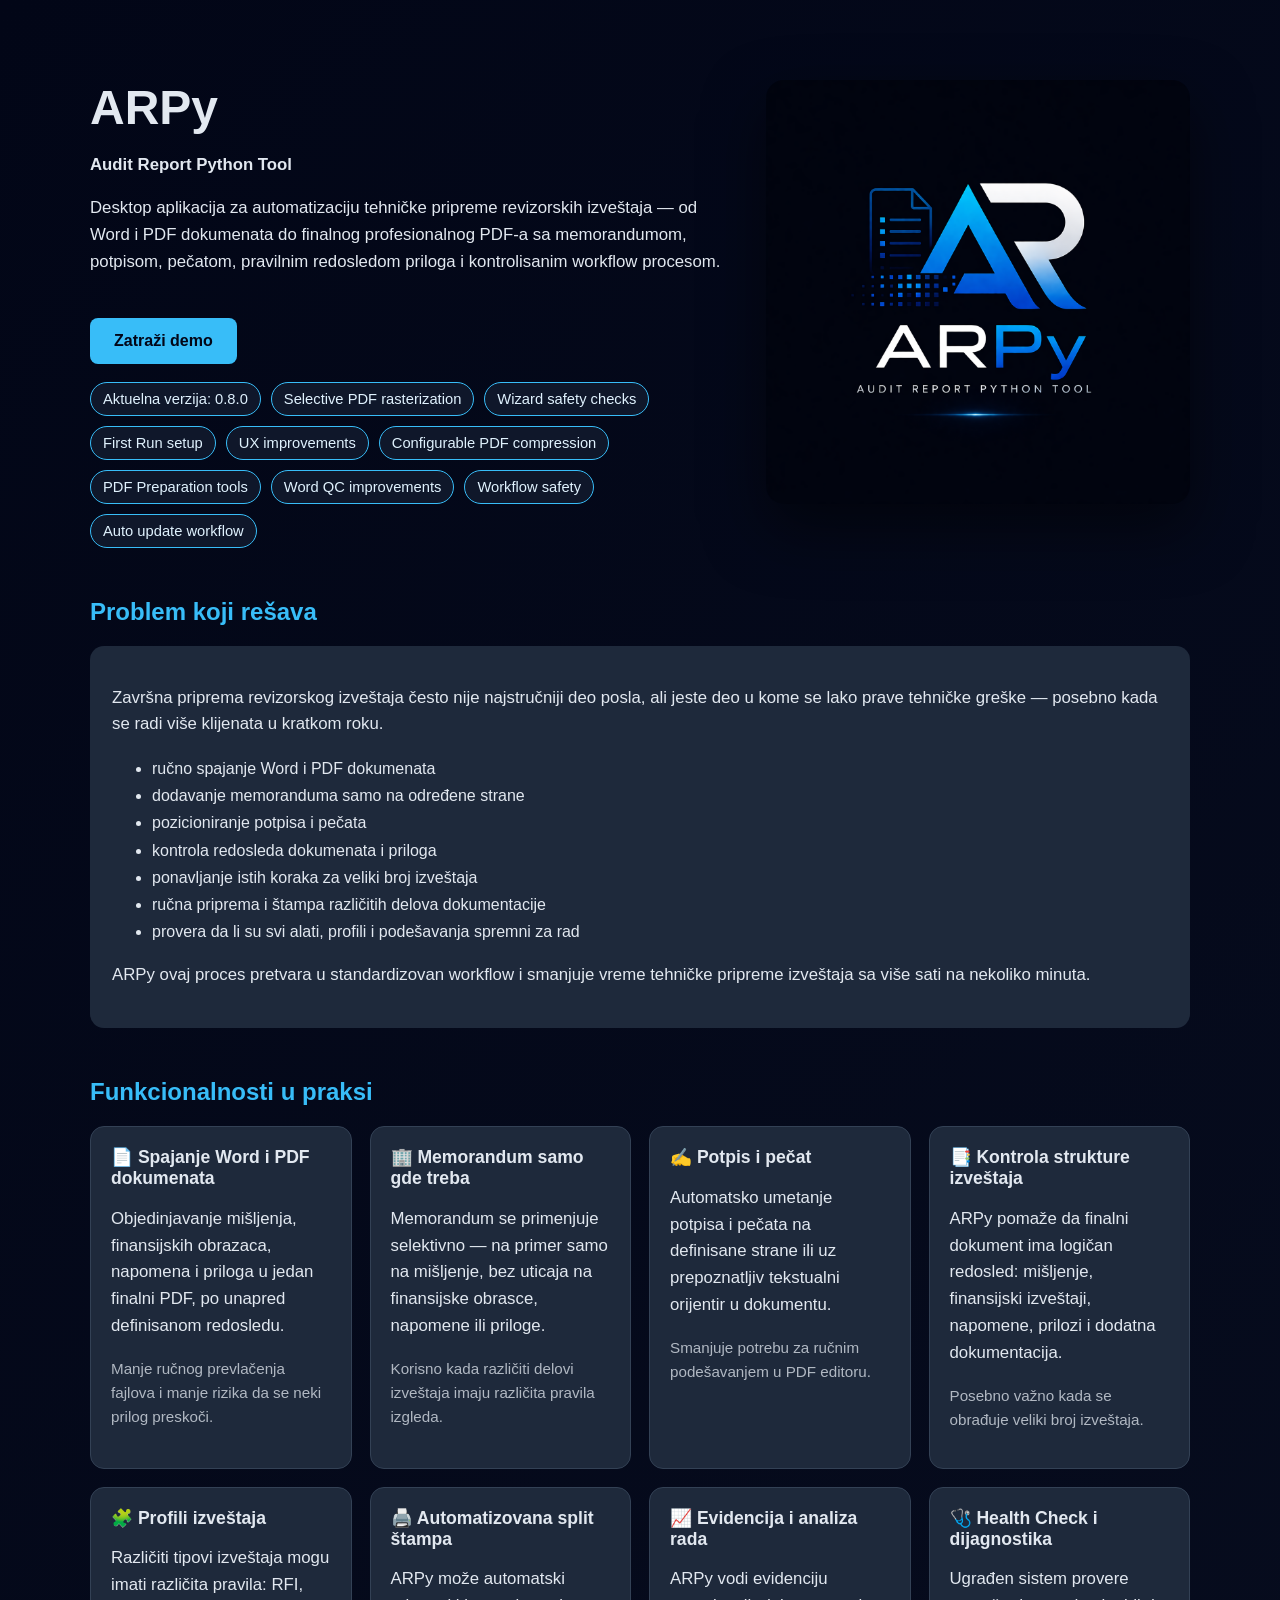
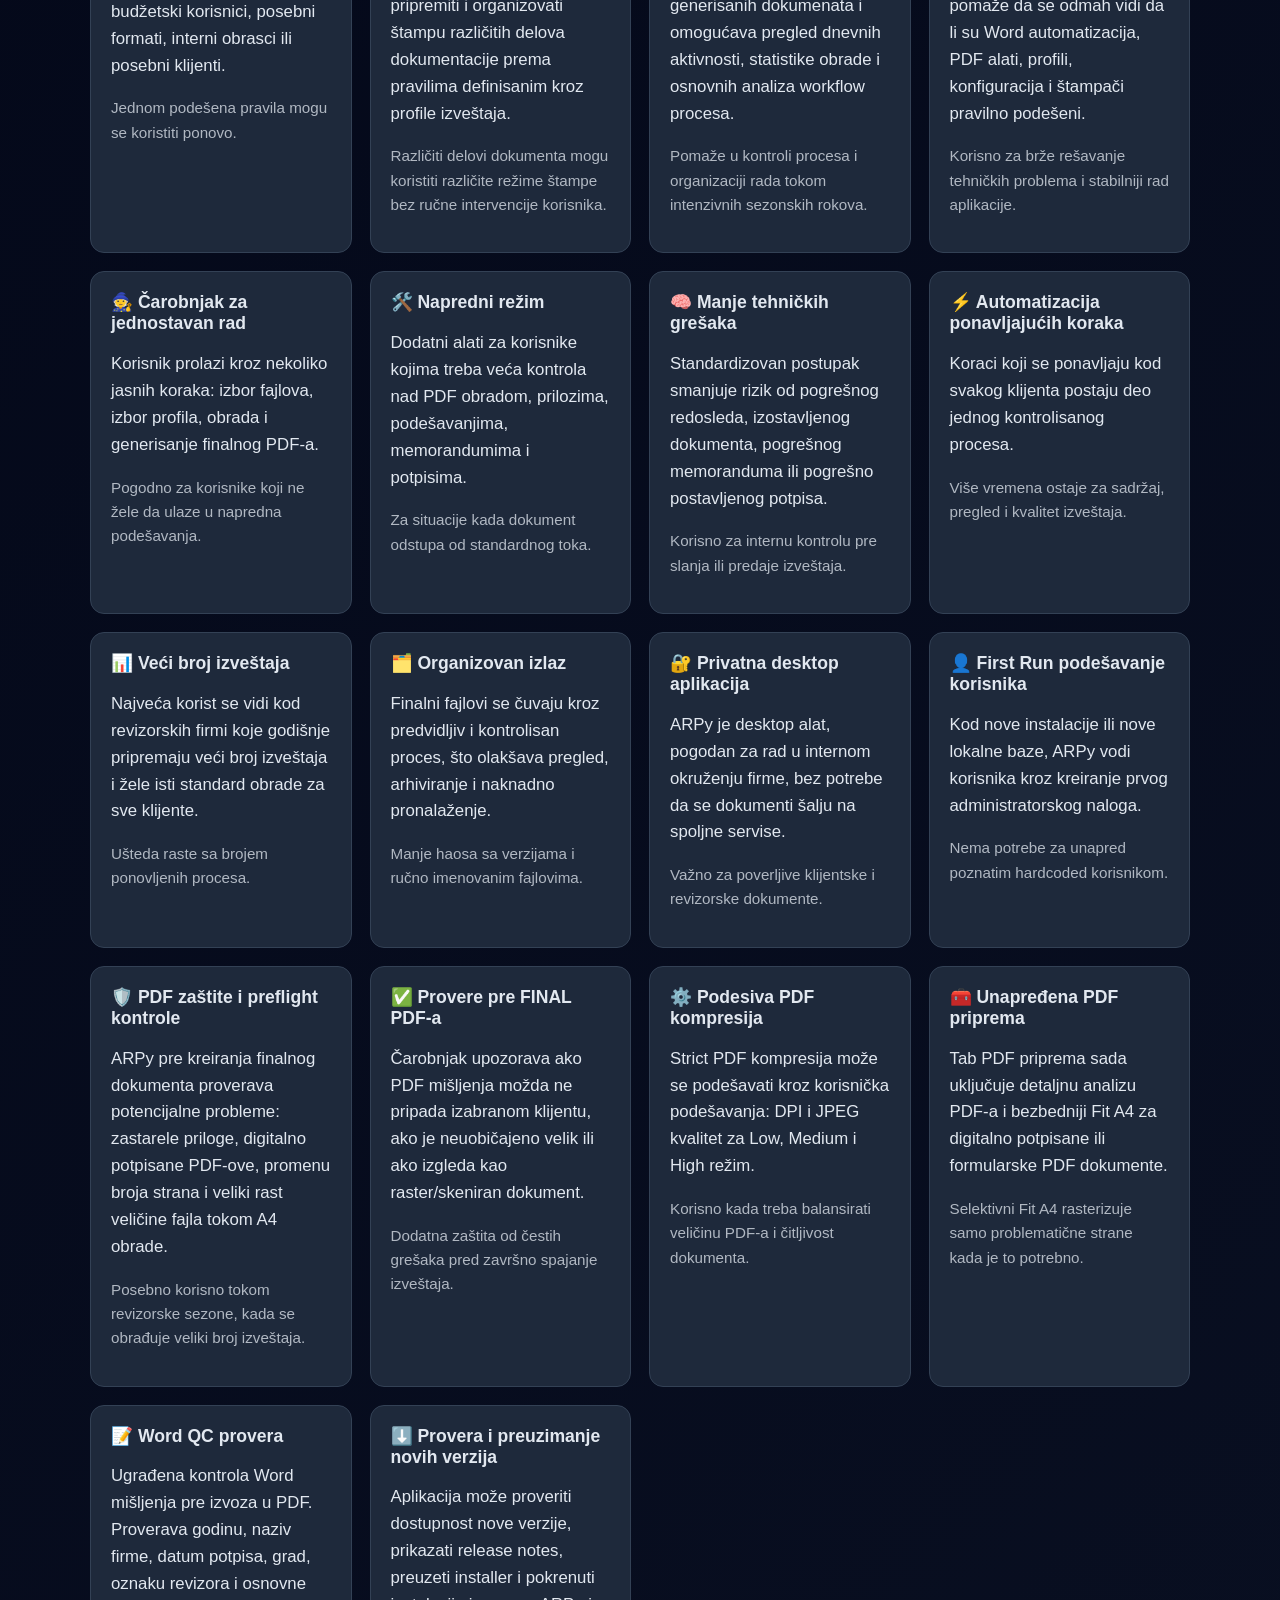
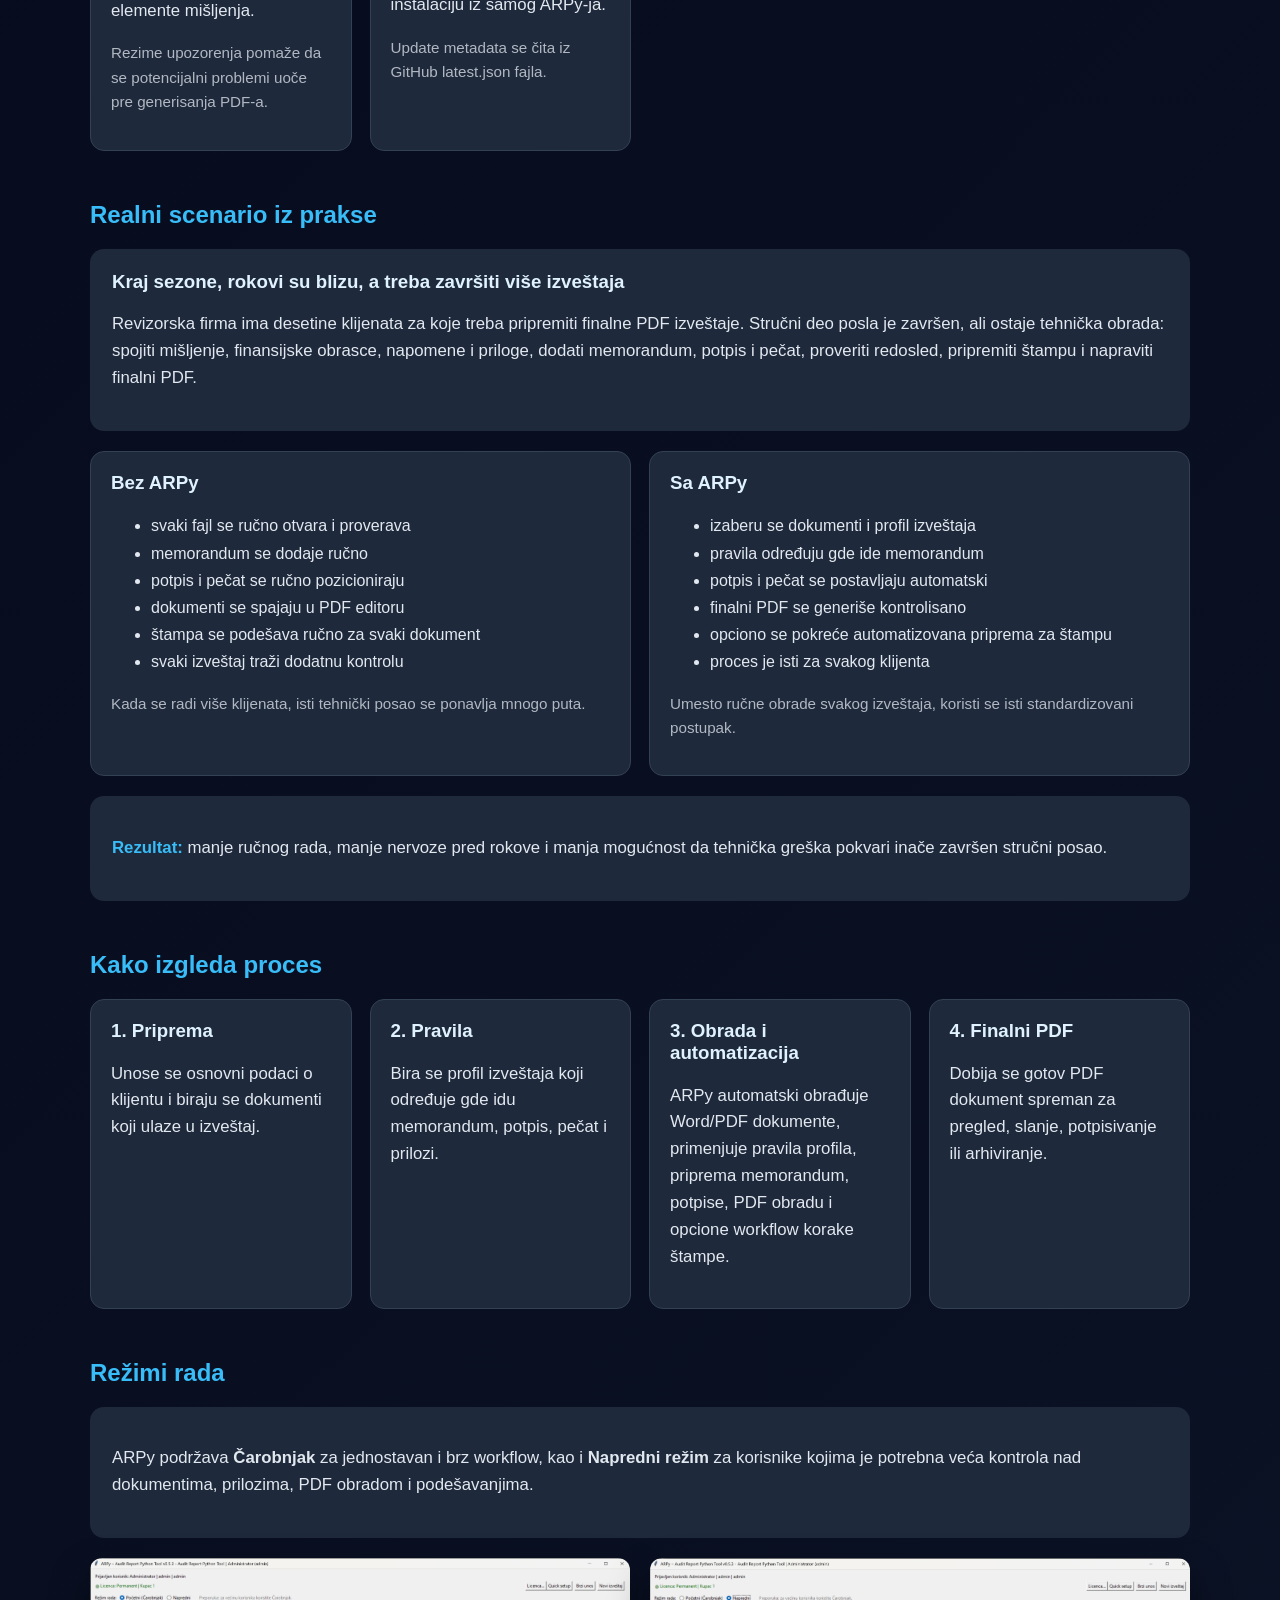
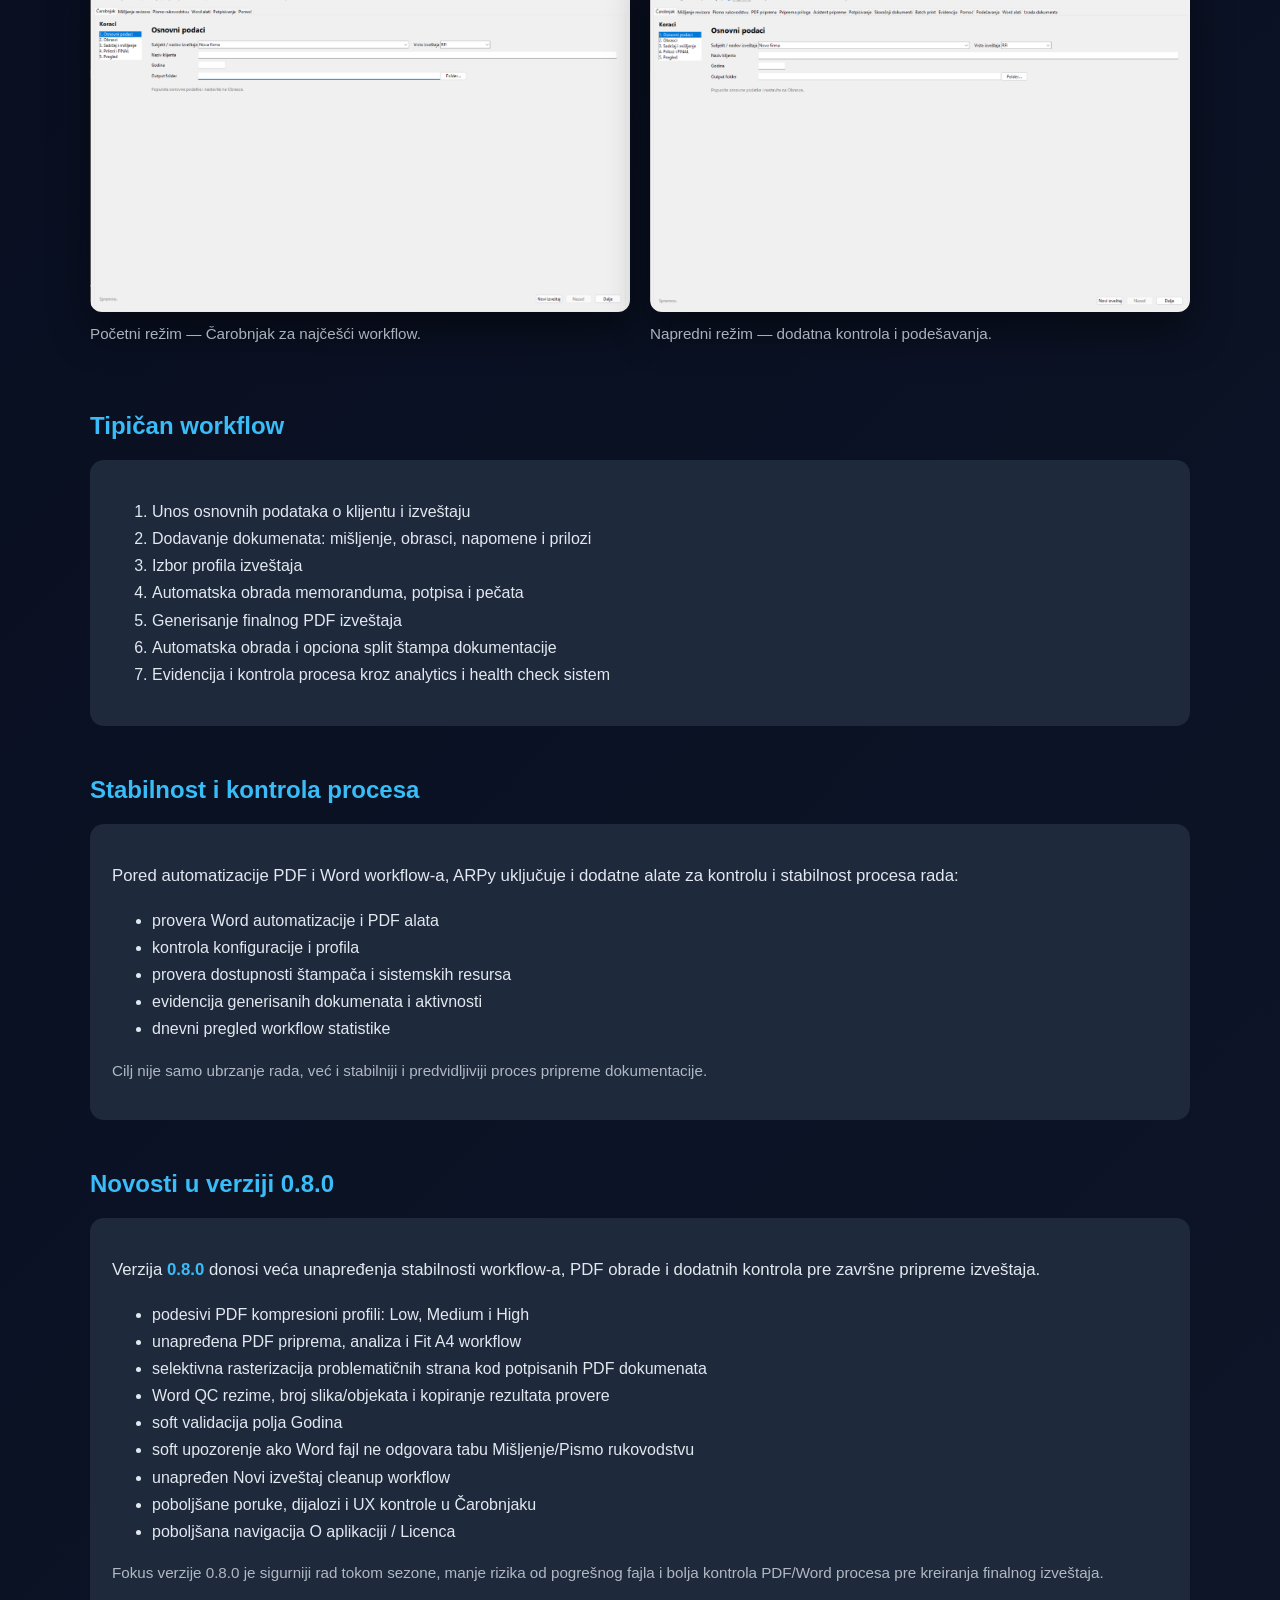
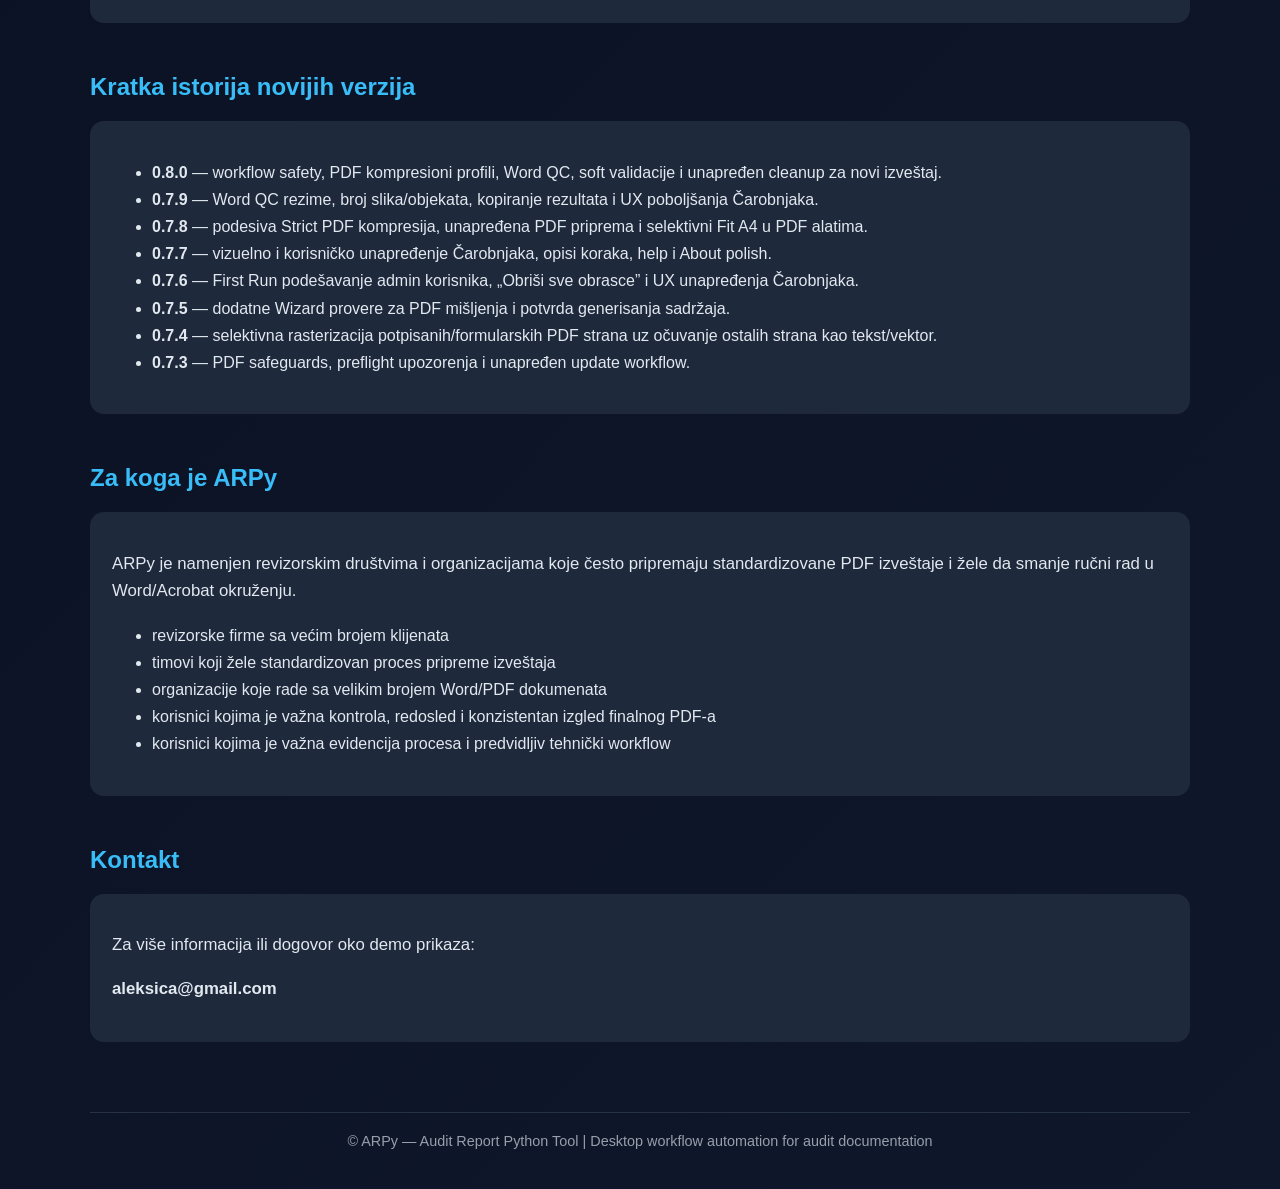
==== index.html @ 0cf67f2c "Update index.html to v.0.8.0" ====
<!DOCTYPE html>
<html lang="sr">
<head>
  <meta charset="UTF-8">
  <title>ARPy – Audit Report Python Tool</title>
  <meta name="viewport" content="width=device-width, initial-scale=1.0">

  <style>
    body {
      margin: 0;
      font-family: Arial, sans-serif;
      background: linear-gradient(135deg, #020617, #0f172a);
      color: #e2e8f0;
    }

    .container {
      max-width: 1100px;
      margin: auto;
      padding: 40px 20px;
    }

    .hero {
      display: grid;
      grid-template-columns: 1.2fr 0.8fr;
      gap: 40px;
      align-items: center;
    }

    h1 {
      font-size: 3em;
      margin-bottom: 10px;
    }

    h2 {
      margin-top: 50px;
      color: #38bdf8;
    }

    h3 {
      color: #e0f2fe;
      margin-top: 0;
    }

    p {
      line-height: 1.6;
      font-size: 1.05em;
    }

    ul, ol {
      line-height: 1.7;
    }

    .logo {
      width: 100%;
      border-radius: 18px;
      box-shadow: 0 25px 60px rgba(0,0,0,0.5);
    }

    .box {
      background: #1e293b;
      padding: 22px;
      border-radius: 14px;
      margin-top: 20px;
    }

    .features,
    .scenario-grid,
    .process-grid {
      display: grid;
      grid-template-columns: repeat(auto-fit, minmax(260px, 1fr));
      gap: 18px;
      margin-top: 20px;
    }

    .feature,
    .scenario-card,
    .process-card {
      background: #1e293b;
      padding: 20px;
      border-radius: 14px;
      border: 1px solid #334155;
      transition: 0.2s;
    }

    .feature:hover,
    .scenario-card:hover,
    .process-card:hover {
      transform: translateY(-4px);
      background: #273449;
    }

    .feature strong {
      display: block;
      margin-bottom: 8px;
      font-size: 1.1em;
    }

    .screens {
      display: grid;
      grid-template-columns: repeat(auto-fit, minmax(320px, 1fr));
      gap: 20px;
      margin-top: 20px;
    }

    .screens img {
      width: 100%;
      border-radius: 12px;
      background: white;
      box-shadow: 0 20px 40px rgba(0,0,0,0.45);
    }

    .cta {
      display: inline-block;
      margin-top: 25px;
      padding: 14px 24px;
      background: #38bdf8;
      color: #020617;
      text-decoration: none;
      border-radius: 8px;
      font-weight: bold;
    }

    .note {
      font-size: 0.95em;
      opacity: 0.75;
      margin-top: 6px;
    }

    .highlight {
      color: #38bdf8;
      font-weight: bold;
    }

    .badge-row {
      display: flex;
      flex-wrap: wrap;
      gap: 10px;
      margin-top: 18px;
    }

    .badge {
      display: inline-block;
      padding: 8px 12px;
      border-radius: 999px;
      background: #0f172a;
      border: 1px solid #38bdf8;
      color: #e0f2fe;
      font-size: 0.92em;
    }

    .footer {
      margin-top: 70px;
      font-size: 0.9em;
      opacity: 0.65;
      border-top: 1px solid #334155;
      padding-top: 20px;
      text-align: center;
    }

    @media (max-width: 800px) {
      .hero {
        grid-template-columns: 1fr;
      }

      h1 {
        font-size: 2.2em;
      }
    }
  </style>
</head>

<body>
<div class="container">

  <section class="hero">
    <div>
      <h1>ARPy</h1>
      <p><strong>Audit Report Python Tool</strong></p>
      <p>
        Desktop aplikacija za automatizaciju tehničke pripreme revizorskih izveštaja —
        od Word i PDF dokumenata do finalnog profesionalnog PDF-a sa memorandumom,
        potpisom, pečatom, pravilnim redosledom priloga i kontrolisanim workflow procesom.
      </p>
      <a href="#kontakt" class="cta">Zatraži demo</a>

      <div class="badge-row">
        <span class="badge">Aktuelna verzija: 0.8.0</span>
        <span class="badge">Selective PDF rasterization</span>
        <span class="badge">Wizard safety checks</span>
        <span class="badge">First Run setup</span>
        <span class="badge">UX improvements</span>
        <span class="badge">Configurable PDF compression</span>
        <span class="badge">PDF Preparation tools</span>
        <span class="badge">Word QC improvements</span>
        <span class="badge">Workflow safety</span>
        <span class="badge">Auto update workflow</span>
      </div>
    </div>

    <div>
      <img src="assets/arpy-logo.png" alt="ARPy logo" class="logo">
    </div>
  </section>

  <h2>Problem koji rešava</h2>

  <div class="box">
    <p>
      Završna priprema revizorskog izveštaja često nije najstručniji deo posla,
      ali jeste deo u kome se lako prave tehničke greške — posebno kada se radi
      više klijenata u kratkom roku.
    </p>

    <ul>
      <li>ručno spajanje Word i PDF dokumenata</li>
      <li>dodavanje memoranduma samo na određene strane</li>
      <li>pozicioniranje potpisa i pečata</li>
      <li>kontrola redosleda dokumenata i priloga</li>
      <li>ponavljanje istih koraka za veliki broj izveštaja</li>
      <li>ručna priprema i štampa različitih delova dokumentacije</li>
      <li>provera da li su svi alati, profili i podešavanja spremni za rad</li>
    </ul>

    <p>
      ARPy ovaj proces pretvara u standardizovan workflow i smanjuje vreme
      tehničke pripreme izveštaja sa više sati na nekoliko minuta.
    </p>
  </div>

  <h2>Funkcionalnosti u praksi</h2>

  <div class="features">

    <div class="feature">
      <strong>📄 Spajanje Word i PDF dokumenata</strong>
      <p>
        Objedinjavanje mišljenja, finansijskih obrazaca, napomena i priloga
        u jedan finalni PDF, po unapred definisanom redosledu.
      </p>
      <p class="note">Manje ručnog prevlačenja fajlova i manje rizika da se neki prilog preskoči.</p>
    </div>

    <div class="feature">
      <strong>🏢 Memorandum samo gde treba</strong>
      <p>
        Memorandum se primenjuje selektivno — na primer samo na mišljenje,
        bez uticaja na finansijske obrasce, napomene ili priloge.
      </p>
      <p class="note">Korisno kada različiti delovi izveštaja imaju različita pravila izgleda.</p>
    </div>

    <div class="feature">
      <strong>✍️ Potpis i pečat</strong>
      <p>
        Automatsko umetanje potpisa i pečata na definisane strane ili uz
        prepoznatljiv tekstualni orijentir u dokumentu.
      </p>
      <p class="note">Smanjuje potrebu za ručnim podešavanjem u PDF editoru.</p>
    </div>

    <div class="feature">
      <strong>📑 Kontrola strukture izveštaja</strong>
      <p>
        ARPy pomaže da finalni dokument ima logičan redosled:
        mišljenje, finansijski izveštaji, napomene, prilozi i dodatna dokumentacija.
      </p>
      <p class="note">Posebno važno kada se obrađuje veliki broj izveštaja.</p>
    </div>

    <div class="feature">
      <strong>🧩 Profili izveštaja</strong>
      <p>
        Različiti tipovi izveštaja mogu imati različita pravila:
        RFI, budžetski korisnici, posebni formati, interni obrasci ili posebni klijenti.
      </p>
      <p class="note">Jednom podešena pravila mogu se koristiti ponovo.</p>
    </div>

    <div class="feature">
      <strong>🖨️ Automatizovana split štampa</strong>
      <p>
        ARPy može automatski pripremiti i organizovati štampu različitih delova dokumentacije
        prema pravilima definisanim kroz profile izveštaja.
      </p>
      <p class="note">
        Različiti delovi dokumenta mogu koristiti različite režime štampe bez ručne intervencije korisnika.
      </p>
    </div>

    <div class="feature">
      <strong>📈 Evidencija i analiza rada</strong>
      <p>
        ARPy vodi evidenciju generisanih dokumenata i omogućava pregled dnevnih aktivnosti,
        statistike obrade i osnovnih analiza workflow procesa.
      </p>
      <p class="note">
        Pomaže u kontroli procesa i organizaciji rada tokom intenzivnih sezonskih rokova.
      </p>
    </div>

    <div class="feature">
      <strong>🩺 Health Check i dijagnostika</strong>
      <p>
        Ugrađen sistem provere pomaže da se odmah vidi da li su Word automatizacija,
        PDF alati, profili, konfiguracija i štampači pravilno podešeni.
      </p>
      <p class="note">
        Korisno za brže rešavanje tehničkih problema i stabilniji rad aplikacije.
      </p>
    </div>

    <div class="feature">
      <strong>🧙 Čarobnjak za jednostavan rad</strong>
      <p>
        Korisnik prolazi kroz nekoliko jasnih koraka: izbor fajlova,
        izbor profila, obrada i generisanje finalnog PDF-a.
      </p>
      <p class="note">Pogodno za korisnike koji ne žele da ulaze u napredna podešavanja.</p>
    </div>

    <div class="feature">
      <strong>🛠️ Napredni režim</strong>
      <p>
        Dodatni alati za korisnike kojima treba veća kontrola nad PDF obradom,
        prilozima, podešavanjima, memorandumima i potpisima.
      </p>
      <p class="note">Za situacije kada dokument odstupa od standardnog toka.</p>
    </div>

    <div class="feature">
      <strong>🧠 Manje tehničkih grešaka</strong>
      <p>
        Standardizovan postupak smanjuje rizik od pogrešnog redosleda,
        izostavljenog dokumenta, pogrešnog memoranduma ili pogrešno postavljenog potpisa.
      </p>
      <p class="note">Korisno za internu kontrolu pre slanja ili predaje izveštaja.</p>
    </div>

    <div class="feature">
      <strong>⚡ Automatizacija ponavljajućih koraka</strong>
      <p>
        Koraci koji se ponavljaju kod svakog klijenta postaju deo jednog
        kontrolisanog procesa.
      </p>
      <p class="note">Više vremena ostaje za sadržaj, pregled i kvalitet izveštaja.</p>
    </div>

    <div class="feature">
      <strong>📊 Veći broj izveštaja</strong>
      <p>
        Najveća korist se vidi kod revizorskih firmi koje godišnje pripremaju
        veći broj izveštaja i žele isti standard obrade za sve klijente.
      </p>
      <p class="note">Ušteda raste sa brojem ponovljenih procesa.</p>
    </div>

    <div class="feature">
      <strong>🗂️ Organizovan izlaz</strong>
      <p>
        Finalni fajlovi se čuvaju kroz predvidljiv i kontrolisan proces,
        što olakšava pregled, arhiviranje i naknadno pronalaženje.
      </p>
      <p class="note">Manje haosa sa verzijama i ručno imenovanim fajlovima.</p>
    </div>

    <div class="feature">
      <strong>🔐 Privatna desktop aplikacija</strong>
      <p>
        ARPy je desktop alat, pogodan za rad u internom okruženju firme,
        bez potrebe da se dokumenti šalju na spoljne servise.
      </p>
      <p class="note">Važno za poverljive klijentske i revizorske dokumente.</p>
    </div>

    <div class="feature">
      <strong>👤 First Run podešavanje korisnika</strong>
      <p>
        Kod nove instalacije ili nove lokalne baze, ARPy vodi korisnika kroz kreiranje
        prvog administratorskog naloga.
      </p>
      <p class="note">Nema potrebe za unapred poznatim hardcoded korisnikom.</p>
    </div>

    <div class="feature">
      <strong>🛡️ PDF zaštite i preflight kontrole</strong>
      <p>
        ARPy pre kreiranja finalnog dokumenta proverava potencijalne probleme:
        zastarele priloge, digitalno potpisane PDF-ove, promenu broja strana i
        veliki rast veličine fajla tokom A4 obrade.
      </p>
      <p class="note">Posebno korisno tokom revizorske sezone, kada se obrađuje veliki broj izveštaja.</p>
    </div>

    <div class="feature">
      <strong>✅ Provere pre FINAL PDF-a</strong>
      <p>
        Čarobnjak upozorava ako PDF mišljenja možda ne pripada izabranom klijentu,
        ako je neuobičajeno velik ili ako izgleda kao raster/skeniran dokument.
      </p>
      <p class="note">Dodatna zaštita od čestih grešaka pred završno spajanje izveštaja.</p>
    </div>

    <div class="feature">
      <strong>⚙️ Podesiva PDF kompresija</strong>
      <p>
        Strict PDF kompresija može se podešavati kroz korisnička podešavanja:
        DPI i JPEG kvalitet za Low, Medium i High režim.
      </p>
      <p class="note">Korisno kada treba balansirati veličinu PDF-a i čitljivost dokumenta.</p>
    </div>

    <div class="feature">
      <strong>🧰 Unapređena PDF priprema</strong>
      <p>
        Tab PDF priprema sada uključuje detaljnu analizu PDF-a i bezbedniji Fit A4
        za digitalno potpisane ili formularske PDF dokumente.
      </p>
      <p class="note">Selektivni Fit A4 rasterizuje samo problematične strane kada je to potrebno.</p>
    </div>

    <div class="feature">
    <strong>📝 Word QC provera</strong>
    <p>
      Ugrađena kontrola Word mišljenja pre izvoza u PDF.
      Proverava godinu, naziv firme, datum potpisa,
      grad, oznaku revizora i osnovne elemente mišljenja.
    </p>
    <p class="note">
      Rezime upozorenja pomaže da se potencijalni problemi uoče pre generisanja PDF-a.
    </p>
</div>
    
    <div class="feature">
      <strong>⬇️ Provera i preuzimanje novih verzija</strong>
      <p>
        Aplikacija može proveriti dostupnost nove verzije, prikazati release notes,
        preuzeti installer i pokrenuti instalaciju iz samog ARPy-ja.
      </p>
      <p class="note">Update metadata se čita iz GitHub latest.json fajla.</p>
    </div>

  </div>

  <h2>Realni scenario iz prakse</h2>

  <div class="box">
    <h3>Kraj sezone, rokovi su blizu, a treba završiti više izveštaja</h3>
    <p>
      Revizorska firma ima desetine klijenata za koje treba pripremiti finalne PDF izveštaje.
      Stručni deo posla je završen, ali ostaje tehnička obrada:
      spojiti mišljenje, finansijske obrasce, napomene i priloge,
      dodati memorandum, potpis i pečat, proveriti redosled,
      pripremiti štampu i napraviti finalni PDF.
    </p>
  </div>

  <div class="scenario-grid">

    <div class="scenario-card">
      <h3>Bez ARPy</h3>
      <ul>
        <li>svaki fajl se ručno otvara i proverava</li>
        <li>memorandum se dodaje ručno</li>
        <li>potpis i pečat se ručno pozicioniraju</li>
        <li>dokumenti se spajaju u PDF editoru</li>
        <li>štampa se podešava ručno za svaki dokument</li>
        <li>svaki izveštaj traži dodatnu kontrolu</li>
      </ul>
      <p class="note">
        Kada se radi više klijenata, isti tehnički posao se ponavlja mnogo puta.
      </p>
    </div>

    <div class="scenario-card">
      <h3>Sa ARPy</h3>
      <ul>
        <li>izaberu se dokumenti i profil izveštaja</li>
        <li>pravila određuju gde ide memorandum</li>
        <li>potpis i pečat se postavljaju automatski</li>
        <li>finalni PDF se generiše kontrolisano</li>
        <li>opciono se pokreće automatizovana priprema za štampu</li>
        <li>proces je isti za svakog klijenta</li>
      </ul>
      <p class="note">
        Umesto ručne obrade svakog izveštaja, koristi se isti standardizovani postupak.
      </p>
    </div>

  </div>

  <div class="box">
    <p>
      <span class="highlight">Rezultat:</span>
      manje ručnog rada, manje nervoze pred rokove i manja mogućnost da tehnička greška
      pokvari inače završen stručni posao.
    </p>
  </div>

  <h2>Kako izgleda proces</h2>

  <div class="process-grid">

    <div class="process-card">
      <h3>1. Priprema</h3>
      <p>Unose se osnovni podaci o klijentu i biraju se dokumenti koji ulaze u izveštaj.</p>
    </div>

    <div class="process-card">
      <h3>2. Pravila</h3>
      <p>Bira se profil izveštaja koji određuje gde idu memorandum, potpis, pečat i prilozi.</p>
    </div>

    <div class="process-card">
      <h3>3. Obrada i automatizacija</h3>
      <p>
        ARPy automatski obrađuje Word/PDF dokumente, primenjuje pravila profila,
        priprema memorandum, potpise, PDF obradu i opcione workflow korake štampe.
      </p>
    </div>

    <div class="process-card">
      <h3>4. Finalni PDF</h3>
      <p>Dobija se gotov PDF dokument spreman za pregled, slanje, potpisivanje ili arhiviranje.</p>
    </div>

  </div>

  <h2>Režimi rada</h2>

  <div class="box">
    <p>
      ARPy podržava <strong>Čarobnjak</strong> za jednostavan i brz workflow,
      kao i <strong>Napredni režim</strong> za korisnike kojima je potrebna veća kontrola
      nad dokumentima, prilozima, PDF obradom i podešavanjima.
    </p>
  </div>

  <div class="screens">
    <div>
      <img src="assets/arpy-carobnjak.png" alt="ARPy čarobnjak">
      <p class="note">Početni režim — Čarobnjak za najčešći workflow.</p>
    </div>

    <div>
      <img src="assets/arpy-napredni.png" alt="ARPy napredni režim">
      <p class="note">Napredni režim — dodatna kontrola i podešavanja.</p>
    </div>
  </div>

  <h2>Tipičan workflow</h2>

  <div class="box">
    <ol>
      <li>Unos osnovnih podataka o klijentu i izveštaju</li>
      <li>Dodavanje dokumenata: mišljenje, obrasci, napomene i prilozi</li>
      <li>Izbor profila izveštaja</li>
      <li>Automatska obrada memoranduma, potpisa i pečata</li>
      <li>Generisanje finalnog PDF izveštaja</li>
      <li>Automatska obrada i opciona split štampa dokumentacije</li>
      <li>Evidencija i kontrola procesa kroz analytics i health check sistem</li>
    </ol>
  </div>

  <h2>Stabilnost i kontrola procesa</h2>

  <div class="box">
    <p>
      Pored automatizacije PDF i Word workflow-a, ARPy uključuje i dodatne alate
      za kontrolu i stabilnost procesa rada:
    </p>

    <ul>
      <li>provera Word automatizacije i PDF alata</li>
      <li>kontrola konfiguracije i profila</li>
      <li>provera dostupnosti štampača i sistemskih resursa</li>
      <li>evidencija generisanih dokumenata i aktivnosti</li>
      <li>dnevni pregled workflow statistike</li>
    </ul>

    <p class="note">
      Cilj nije samo ubrzanje rada, već i stabilniji i predvidljiviji proces pripreme dokumentacije.
    </p>
  </div>

  <h2>Novosti u verziji 0.8.0</h2>

<div class="box">
  <p>
    Verzija <span class="highlight">0.8.0</span> donosi veća unapređenja
    stabilnosti workflow-a, PDF obrade i dodatnih kontrola pre završne pripreme izveštaja.
  </p>

  <ul>
    <li>podesivi PDF kompresioni profili: Low, Medium i High</li>
    <li>unapređena PDF priprema, analiza i Fit A4 workflow</li>
    <li>selektivna rasterizacija problematičnih strana kod potpisanih PDF dokumenata</li>
    <li>Word QC rezime, broj slika/objekata i kopiranje rezultata provere</li>
    <li>soft validacija polja Godina</li>
    <li>soft upozorenje ako Word fajl ne odgovara tabu Mišljenje/Pismo rukovodstvu</li>
    <li>unapređen Novi izveštaj cleanup workflow</li>
    <li>poboljšane poruke, dijalozi i UX kontrole u Čarobnjaku</li>
    <li>poboljšana navigacija O aplikaciji / Licenca</li>
  </ul>

  <p class="note">
    Fokus verzije 0.8.0 je sigurniji rad tokom sezone, manje rizika od pogrešnog fajla
    i bolja kontrola PDF/Word procesa pre kreiranja finalnog izveštaja.
  </p>
</div>

  <h2>Kratka istorija novijih verzija</h2>

  <div class="box">
    <ul>
      <li><strong>0.8.0</strong> — workflow safety, PDF kompresioni profili, Word QC, soft validacije i unapređen cleanup za novi izveštaj.</li>
      <li><strong>0.7.9</strong> — Word QC rezime, broj slika/objekata, kopiranje rezultata i UX poboljšanja Čarobnjaka.</li>
      <li><strong>0.7.8</strong> — podesiva Strict PDF kompresija, unapređena PDF priprema i selektivni Fit A4 u PDF alatima.</li>
      <li><strong>0.7.7</strong> — vizuelno i korisničko unapređenje Čarobnjaka, opisi koraka, help i About polish.</li>
      <li><strong>0.7.6</strong> — First Run podešavanje admin korisnika, „Obriši sve obrasce” i UX unapređenja Čarobnjaka.</li>
      <li><strong>0.7.5</strong> — dodatne Wizard provere za PDF mišljenja i potvrda generisanja sadržaja.</li>
      <li><strong>0.7.4</strong> — selektivna rasterizacija potpisanih/formularskih PDF strana uz očuvanje ostalih strana kao tekst/vektor.</li>
      <li><strong>0.7.3</strong> — PDF safeguards, preflight upozorenja i unapređen update workflow.</li>
    </ul>
  </div>

  <h2>Za koga je ARPy</h2>

  <div class="box">
    <p>
      ARPy je namenjen revizorskim društvima i organizacijama koje često pripremaju
      standardizovane PDF izveštaje i žele da smanje ručni rad u Word/Acrobat okruženju.
    </p>

    <ul>
      <li>revizorske firme sa većim brojem klijenata</li>
      <li>timovi koji žele standardizovan proces pripreme izveštaja</li>
      <li>organizacije koje rade sa velikim brojem Word/PDF dokumenata</li>
      <li>korisnici kojima je važna kontrola, redosled i konzistentan izgled finalnog PDF-a</li>
      <li>korisnici kojima je važna evidencija procesa i predvidljiv tehnički workflow</li>
    </ul>
  </div>

  <h2 id="kontakt">Kontakt</h2>

  <div class="box">
    <p>
      Za više informacija ili dogovor oko demo prikaza:
    </p>
    <p><strong>aleksica@gmail.com</strong></p>
  </div>

  <div class="footer">
    © ARPy — Audit Report Python Tool | Desktop workflow automation for audit documentation
  </div>

</div>
</body>
</html>
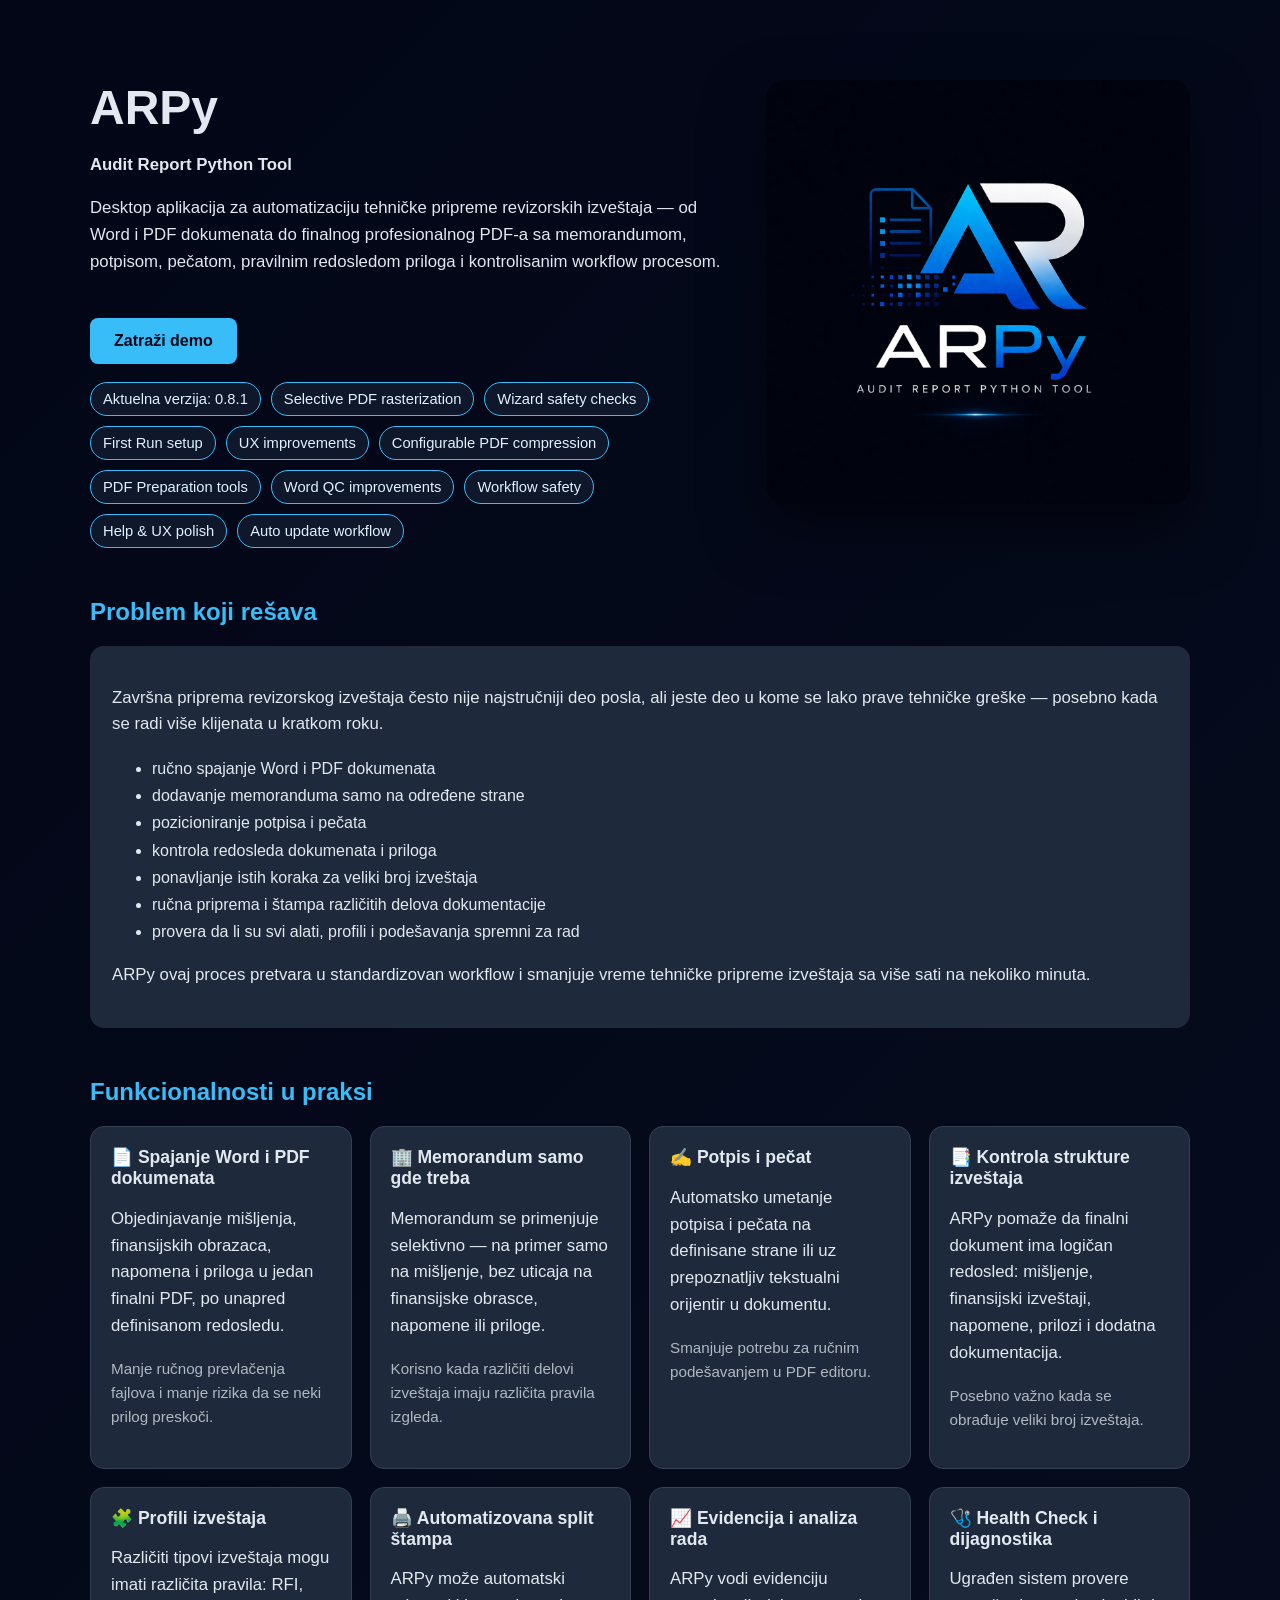
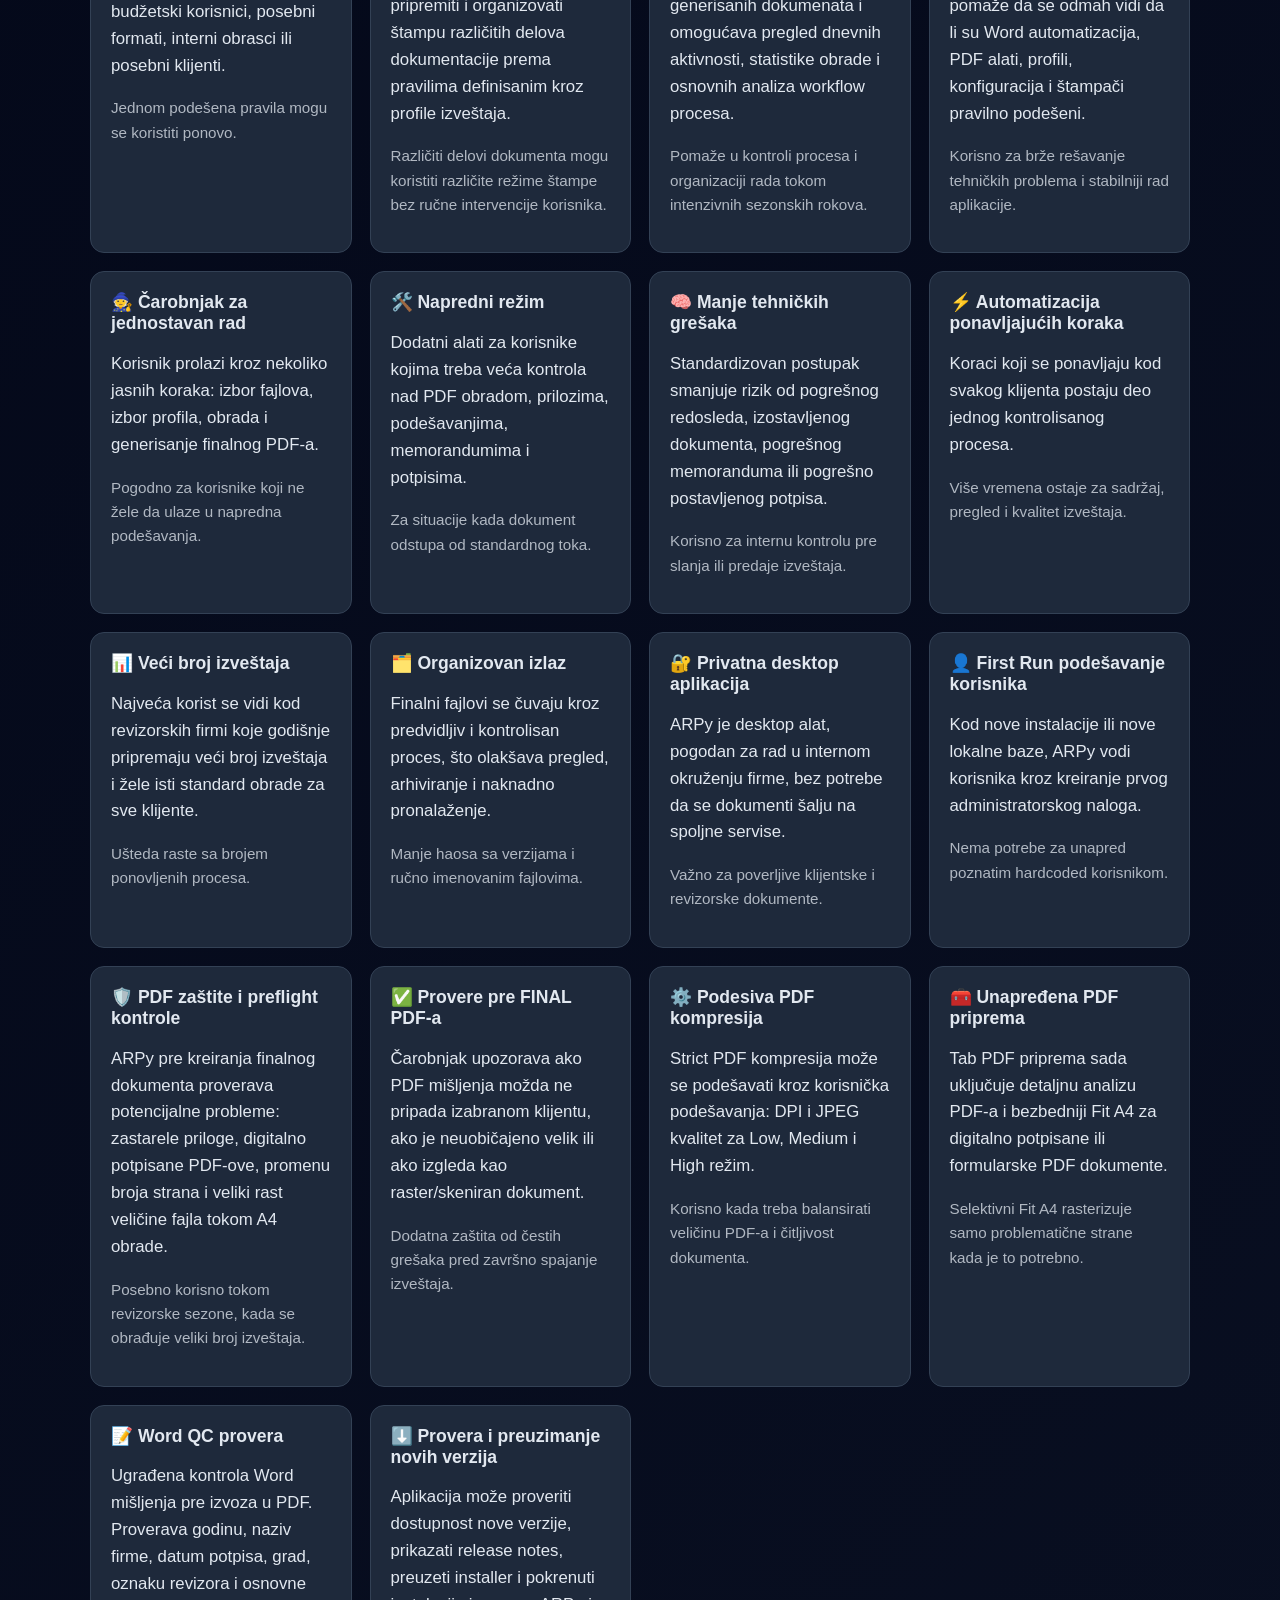
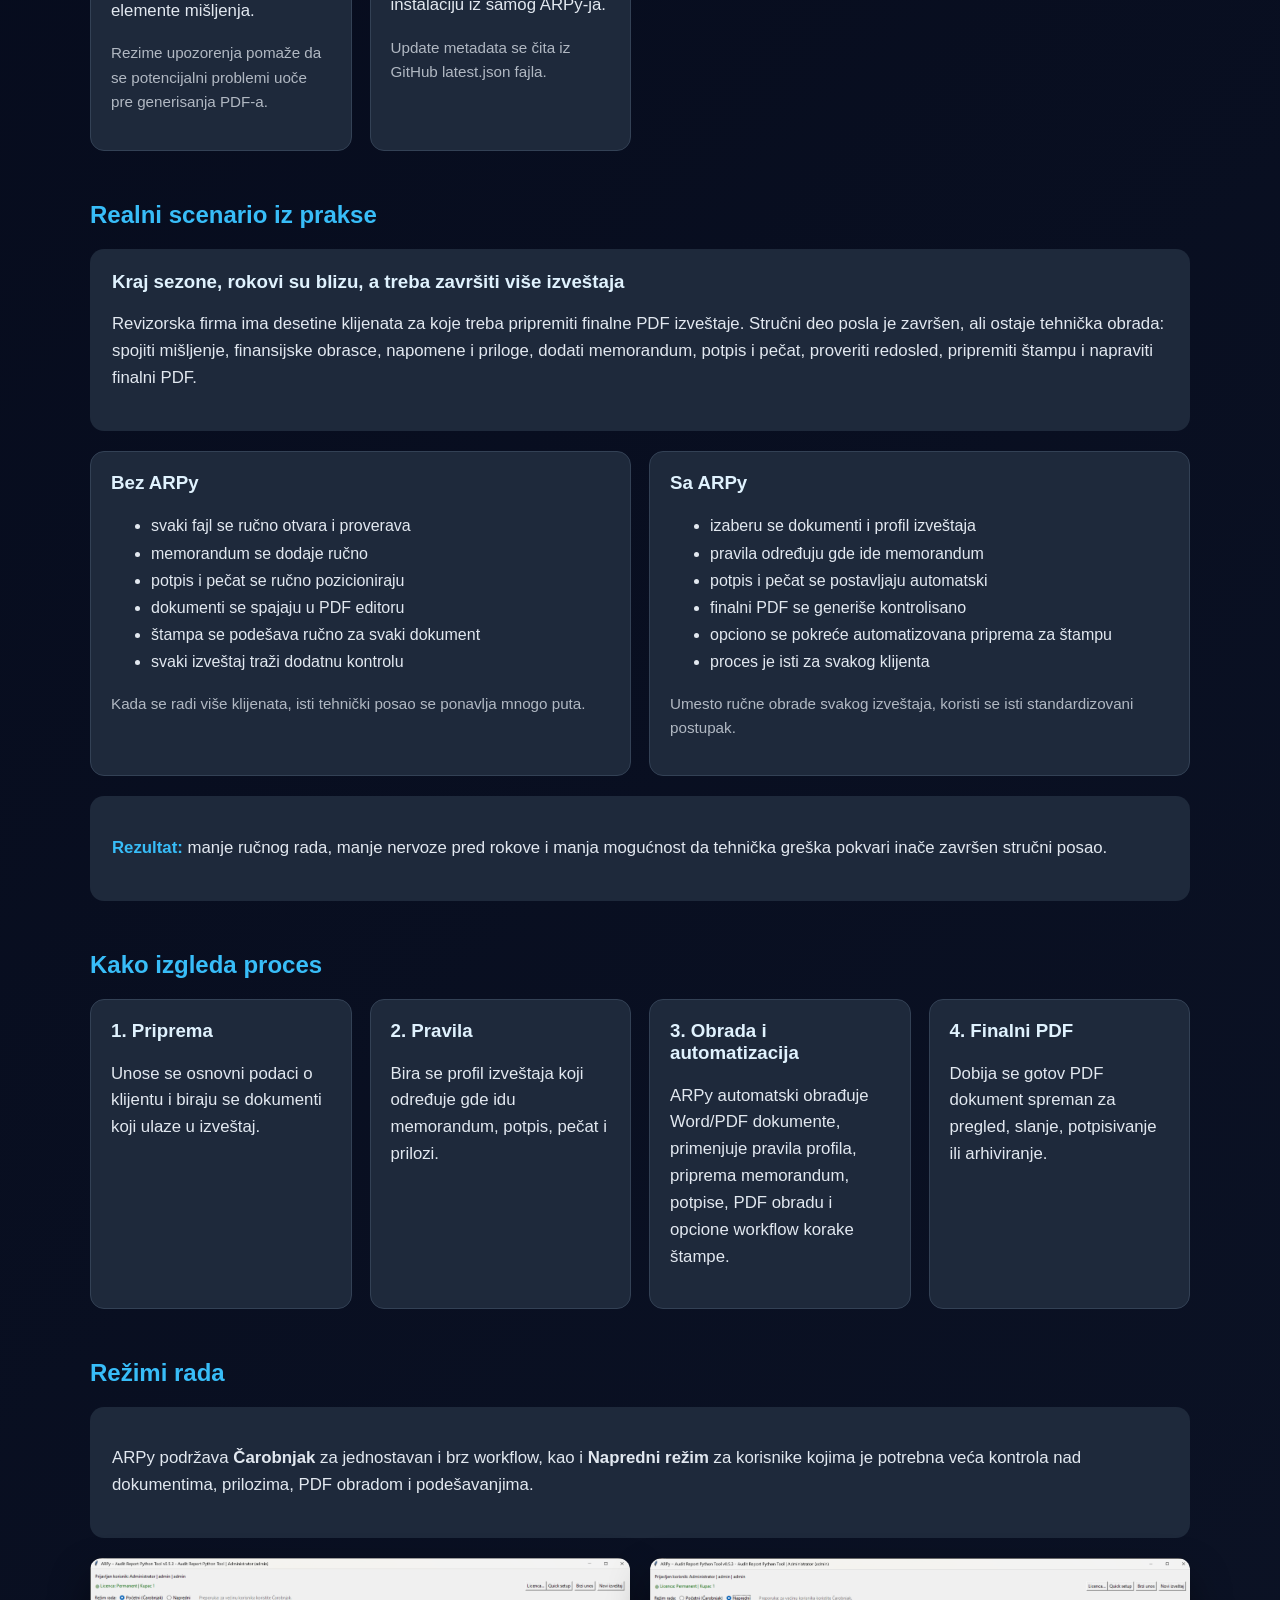
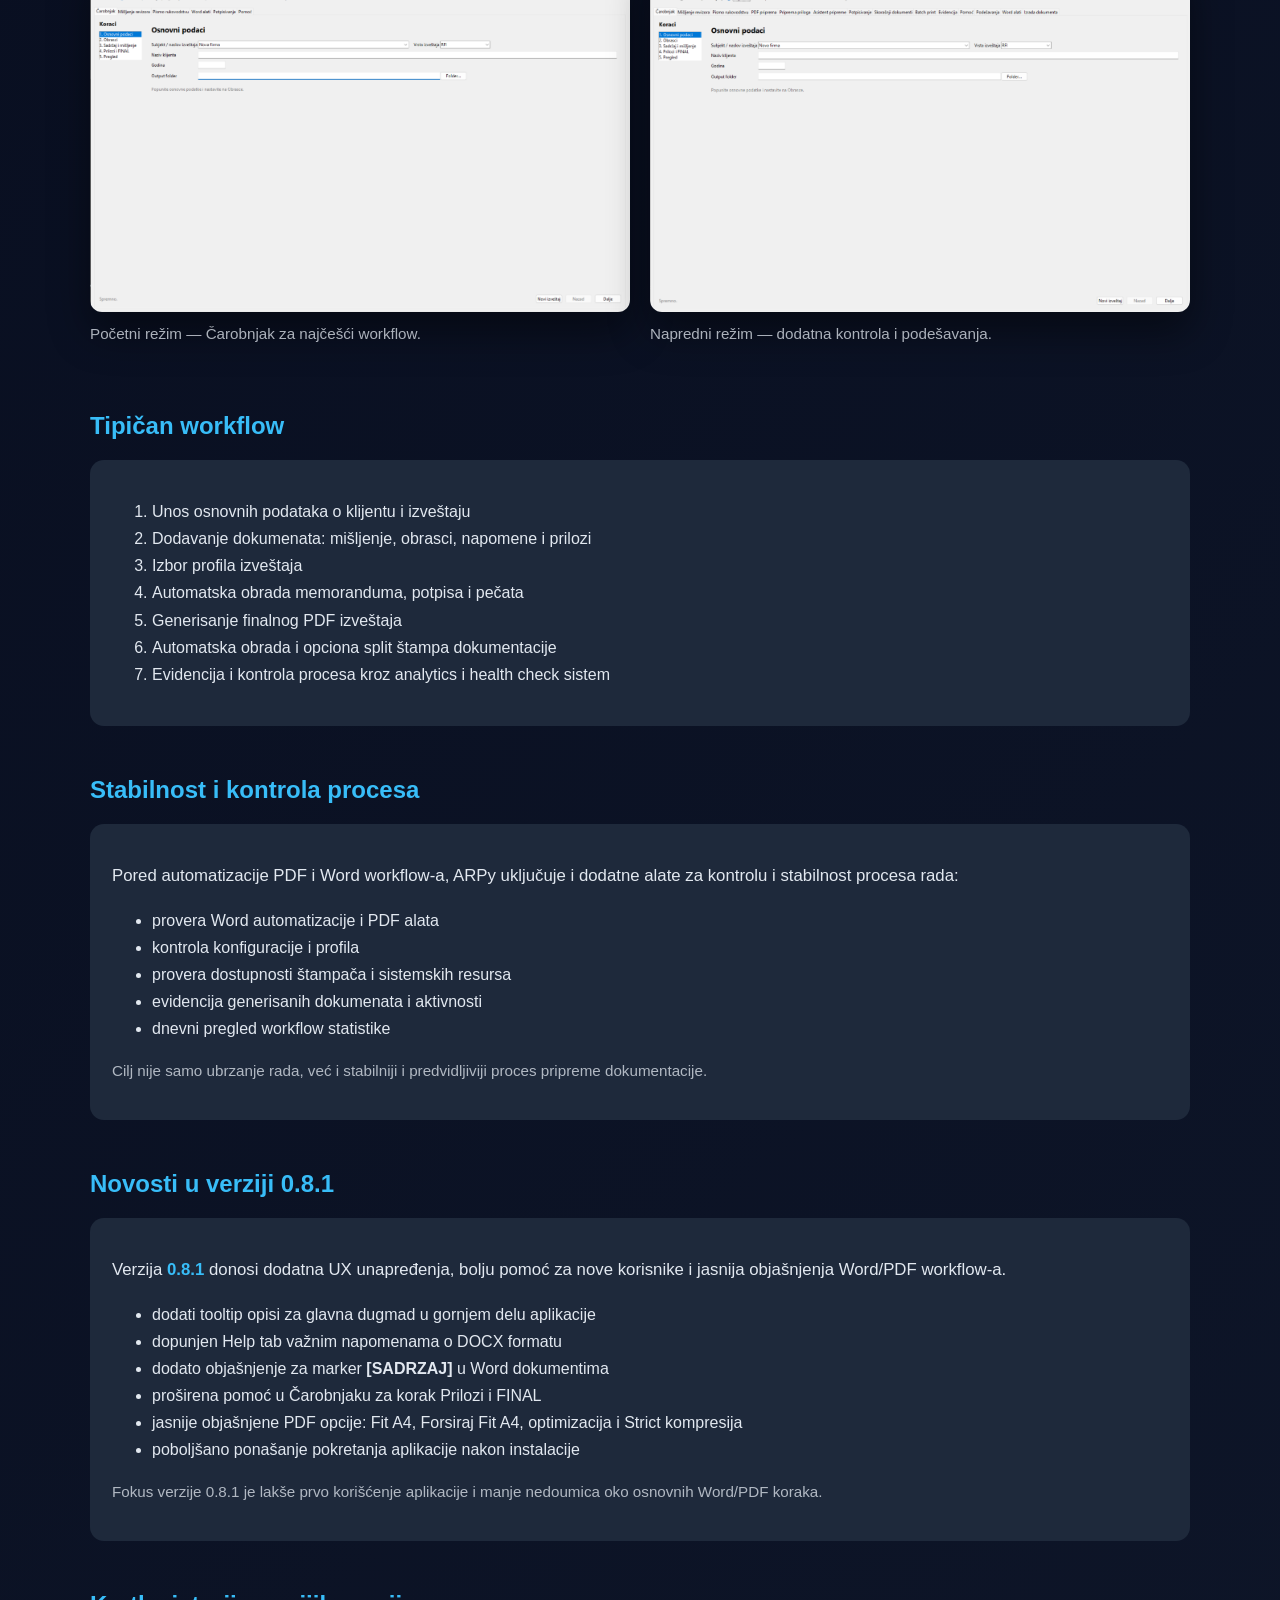
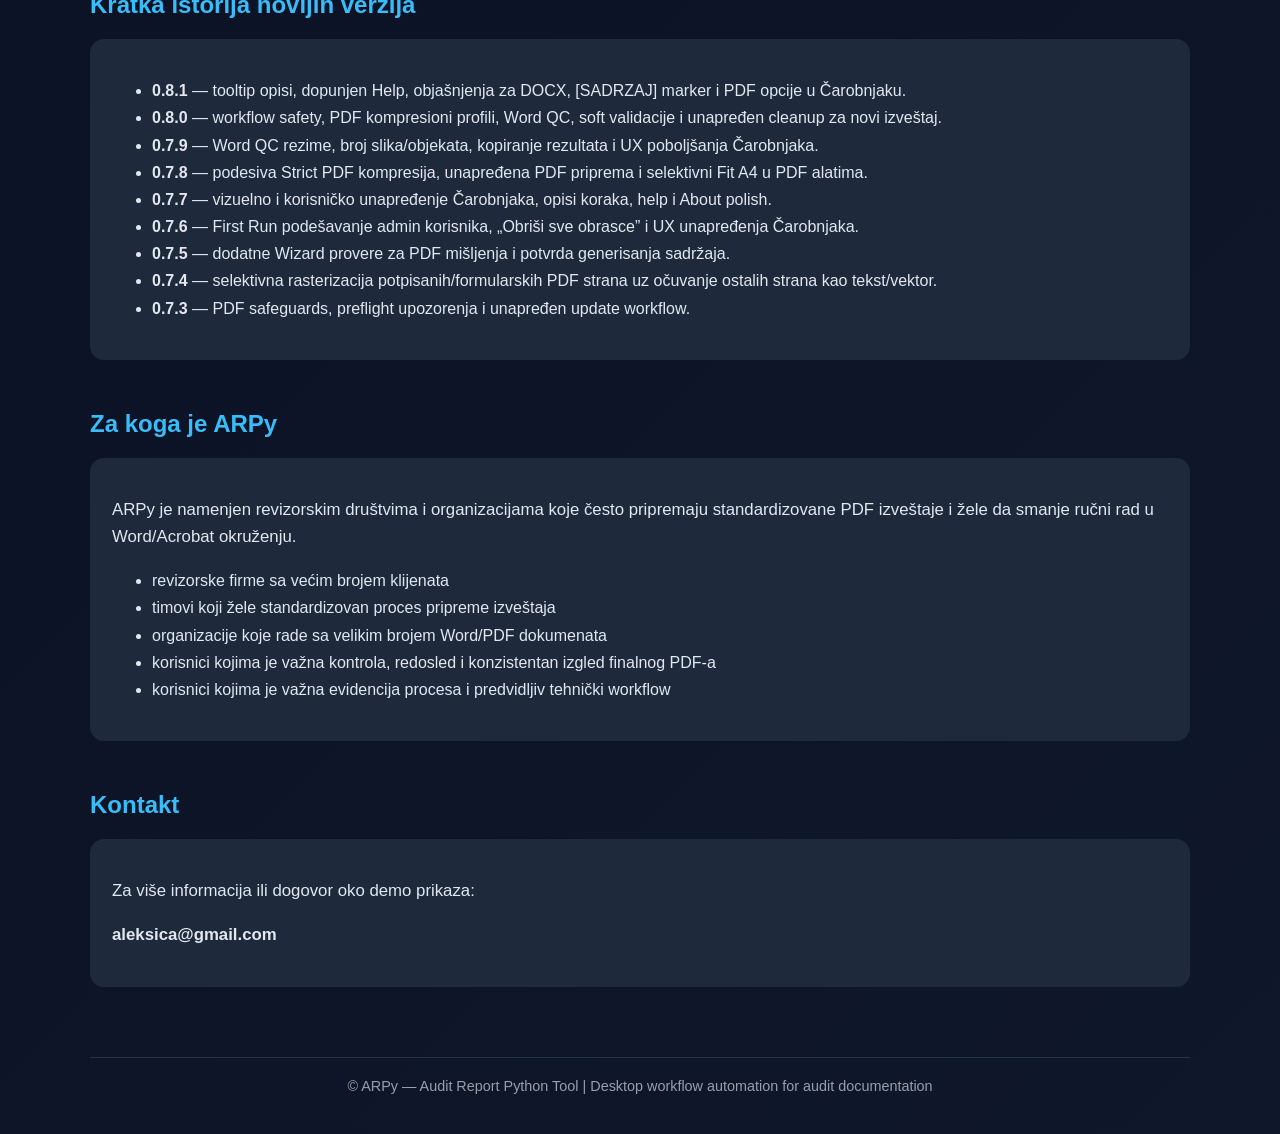
==== commit c5f172f4: "Update index.html to v.0.8.1" ====
--- a/index.html
+++ b/index.html
@@ -184,7 +184,7 @@
       <a href="#kontakt" class="cta">Zatraži demo</a>
 
       <div class="badge-row">
-        <span class="badge">Aktuelna verzija: 0.8.0</span>
+        <span class="badge">Aktuelna verzija: 0.8.1</span>
         <span class="badge">Selective PDF rasterization</span>
         <span class="badge">Wizard safety checks</span>
         <span class="badge">First Run setup</span>
@@ -193,6 +193,7 @@
         <span class="badge">PDF Preparation tools</span>
         <span class="badge">Word QC improvements</span>
         <span class="badge">Workflow safety</span>
+        <span class="badge">Help & UX polish</span>
         <span class="badge">Auto update workflow</span>
       </div>
     </div>
@@ -582,29 +583,26 @@
     </p>
   </div>
 
-  <h2>Novosti u verziji 0.8.0</h2>
+  <h2>Novosti u verziji 0.8.1</h2>
 
 <div class="box">
   <p>
-    Verzija <span class="highlight">0.8.0</span> donosi veća unapređenja
-    stabilnosti workflow-a, PDF obrade i dodatnih kontrola pre završne pripreme izveštaja.
+    Verzija <span class="highlight">0.8.1</span> donosi dodatna UX unapređenja,
+    bolju pomoć za nove korisnike i jasnija objašnjenja Word/PDF workflow-a.
   </p>
 
   <ul>
-    <li>podesivi PDF kompresioni profili: Low, Medium i High</li>
-    <li>unapređena PDF priprema, analiza i Fit A4 workflow</li>
-    <li>selektivna rasterizacija problematičnih strana kod potpisanih PDF dokumenata</li>
-    <li>Word QC rezime, broj slika/objekata i kopiranje rezultata provere</li>
-    <li>soft validacija polja Godina</li>
-    <li>soft upozorenje ako Word fajl ne odgovara tabu Mišljenje/Pismo rukovodstvu</li>
-    <li>unapređen Novi izveštaj cleanup workflow</li>
-    <li>poboljšane poruke, dijalozi i UX kontrole u Čarobnjaku</li>
-    <li>poboljšana navigacija O aplikaciji / Licenca</li>
+    <li>dodati tooltip opisi za glavna dugmad u gornjem delu aplikacije</li>
+    <li>dopunjen Help tab važnim napomenama o DOCX formatu</li>
+    <li>dodato objašnjenje za marker <strong>[SADRZAJ]</strong> u Word dokumentima</li>
+    <li>proširena pomoć u Čarobnjaku za korak Prilozi i FINAL</li>
+    <li>jasnije objašnjene PDF opcije: Fit A4, Forsiraj Fit A4, optimizacija i Strict kompresija</li>
+    <li>poboljšano ponašanje pokretanja aplikacije nakon instalacije</li>
   </ul>
 
   <p class="note">
-    Fokus verzije 0.8.0 je sigurniji rad tokom sezone, manje rizika od pogrešnog fajla
-    i bolja kontrola PDF/Word procesa pre kreiranja finalnog izveštaja.
+    Fokus verzije 0.8.1 je lakše prvo korišćenje aplikacije i manje nedoumica
+    oko osnovnih Word/PDF koraka.
   </p>
 </div>
 
@@ -612,6 +610,7 @@
 
   <div class="box">
     <ul>
+      <li><strong>0.8.1</strong> — tooltip opisi, dopunjen Help, objašnjenja za DOCX, [SADRZAJ] marker i PDF opcije u Čarobnjaku.</li>
       <li><strong>0.8.0</strong> — workflow safety, PDF kompresioni profili, Word QC, soft validacije i unapređen cleanup za novi izveštaj.</li>
       <li><strong>0.7.9</strong> — Word QC rezime, broj slika/objekata, kopiranje rezultata i UX poboljšanja Čarobnjaka.</li>
       <li><strong>0.7.8</strong> — podesiva Strict PDF kompresija, unapređena PDF priprema i selektivni Fit A4 u PDF alatima.</li>
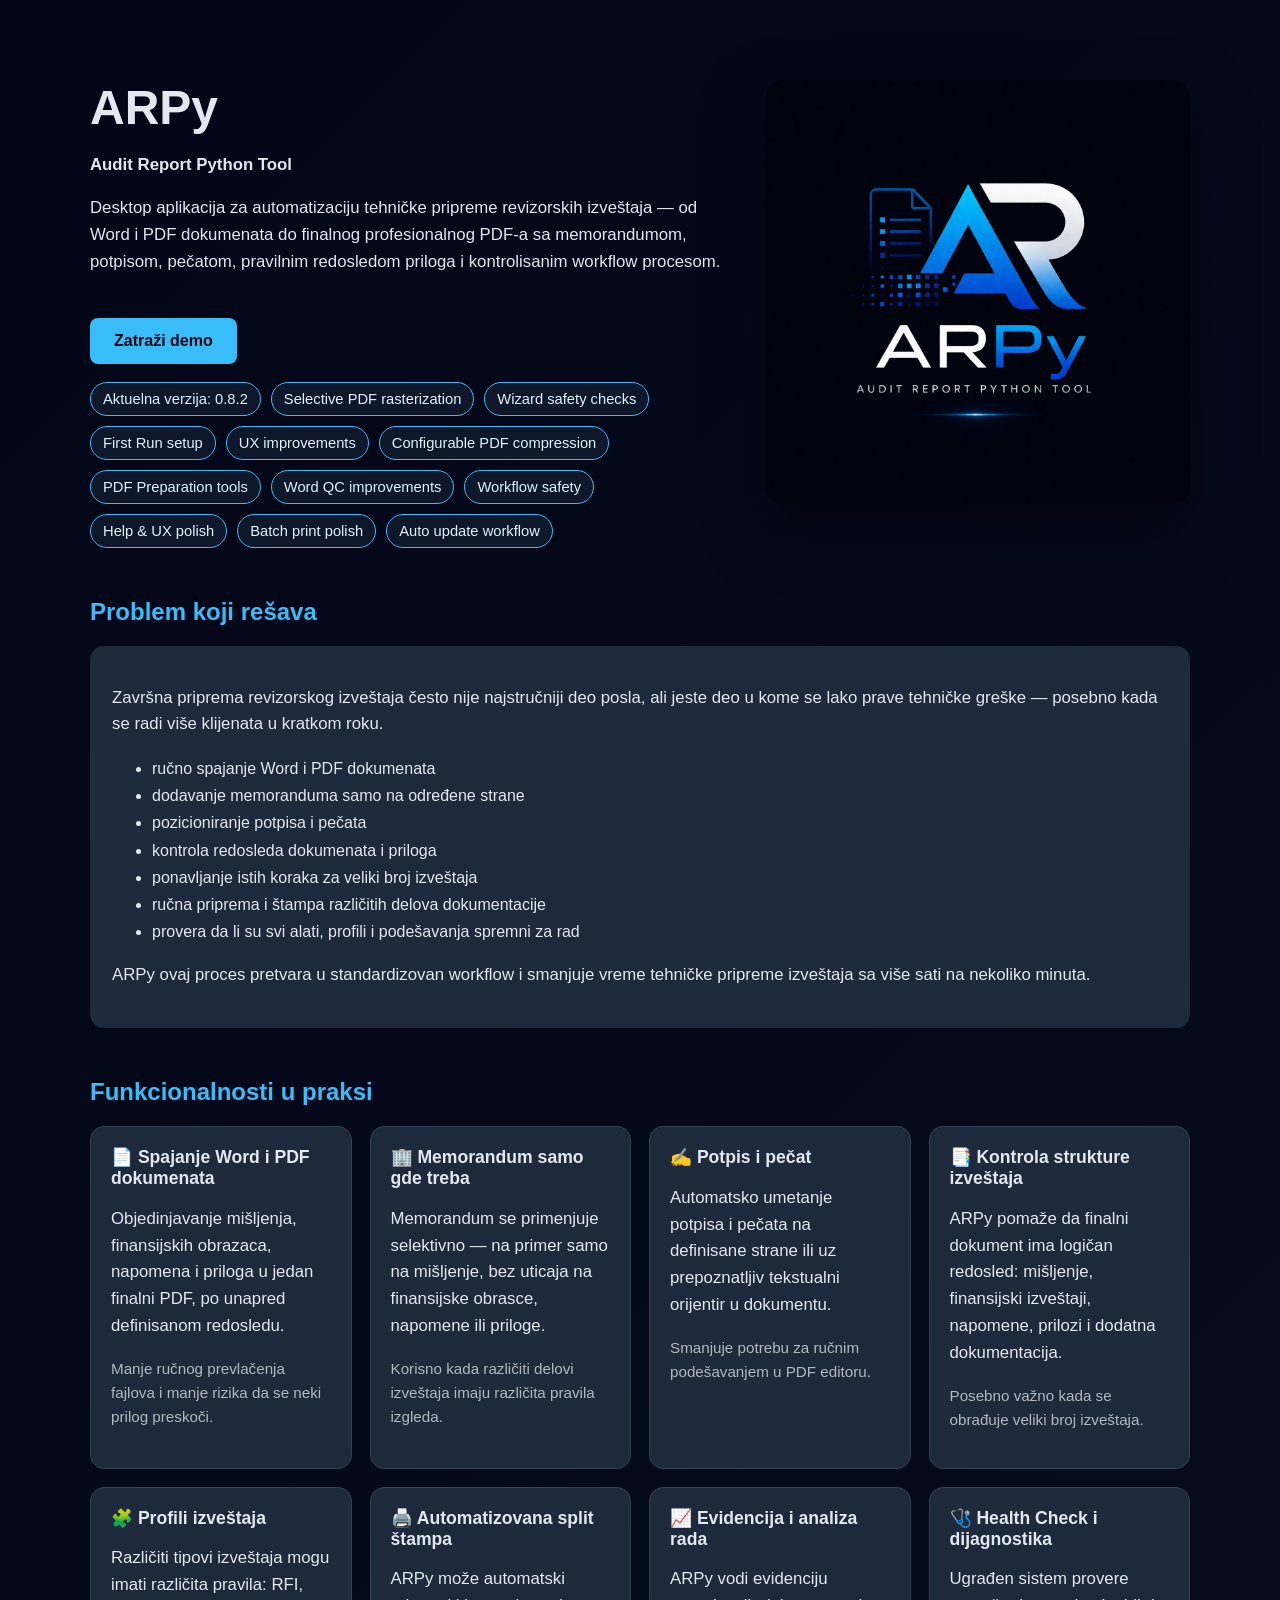
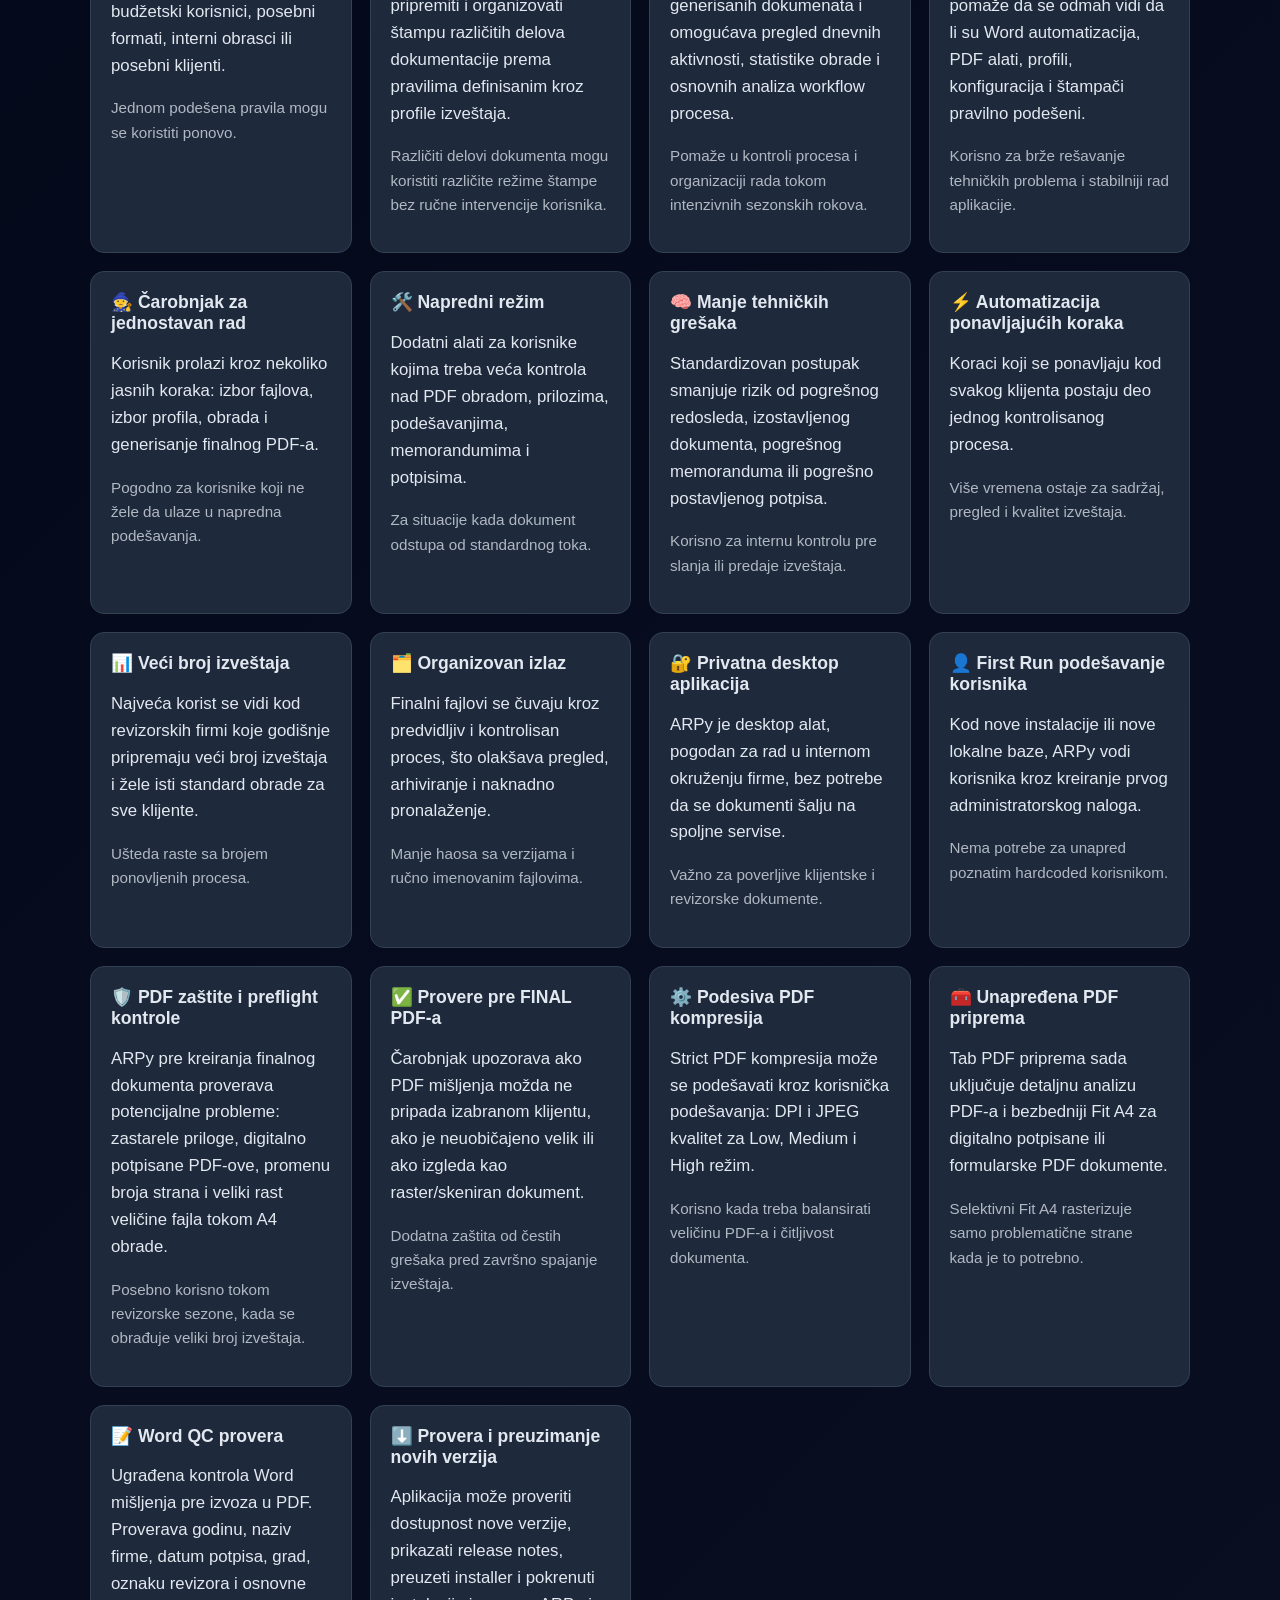
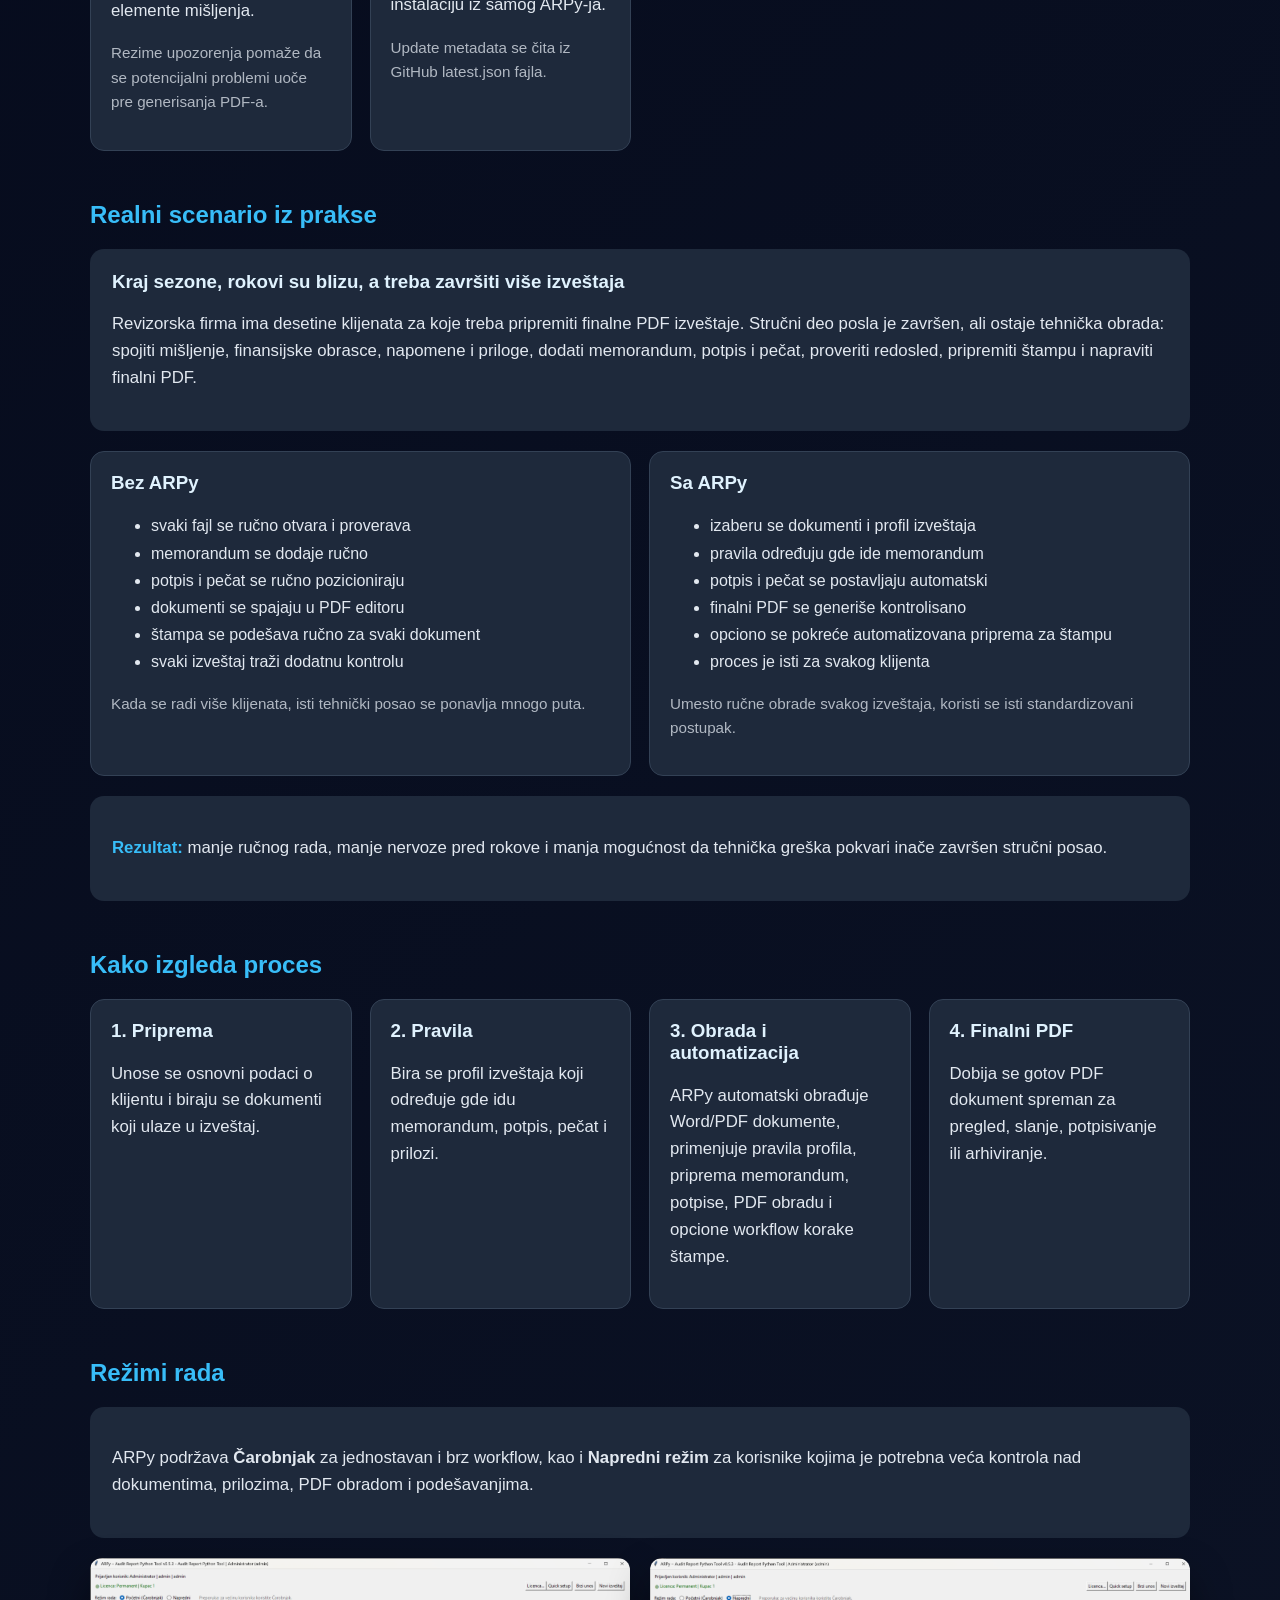
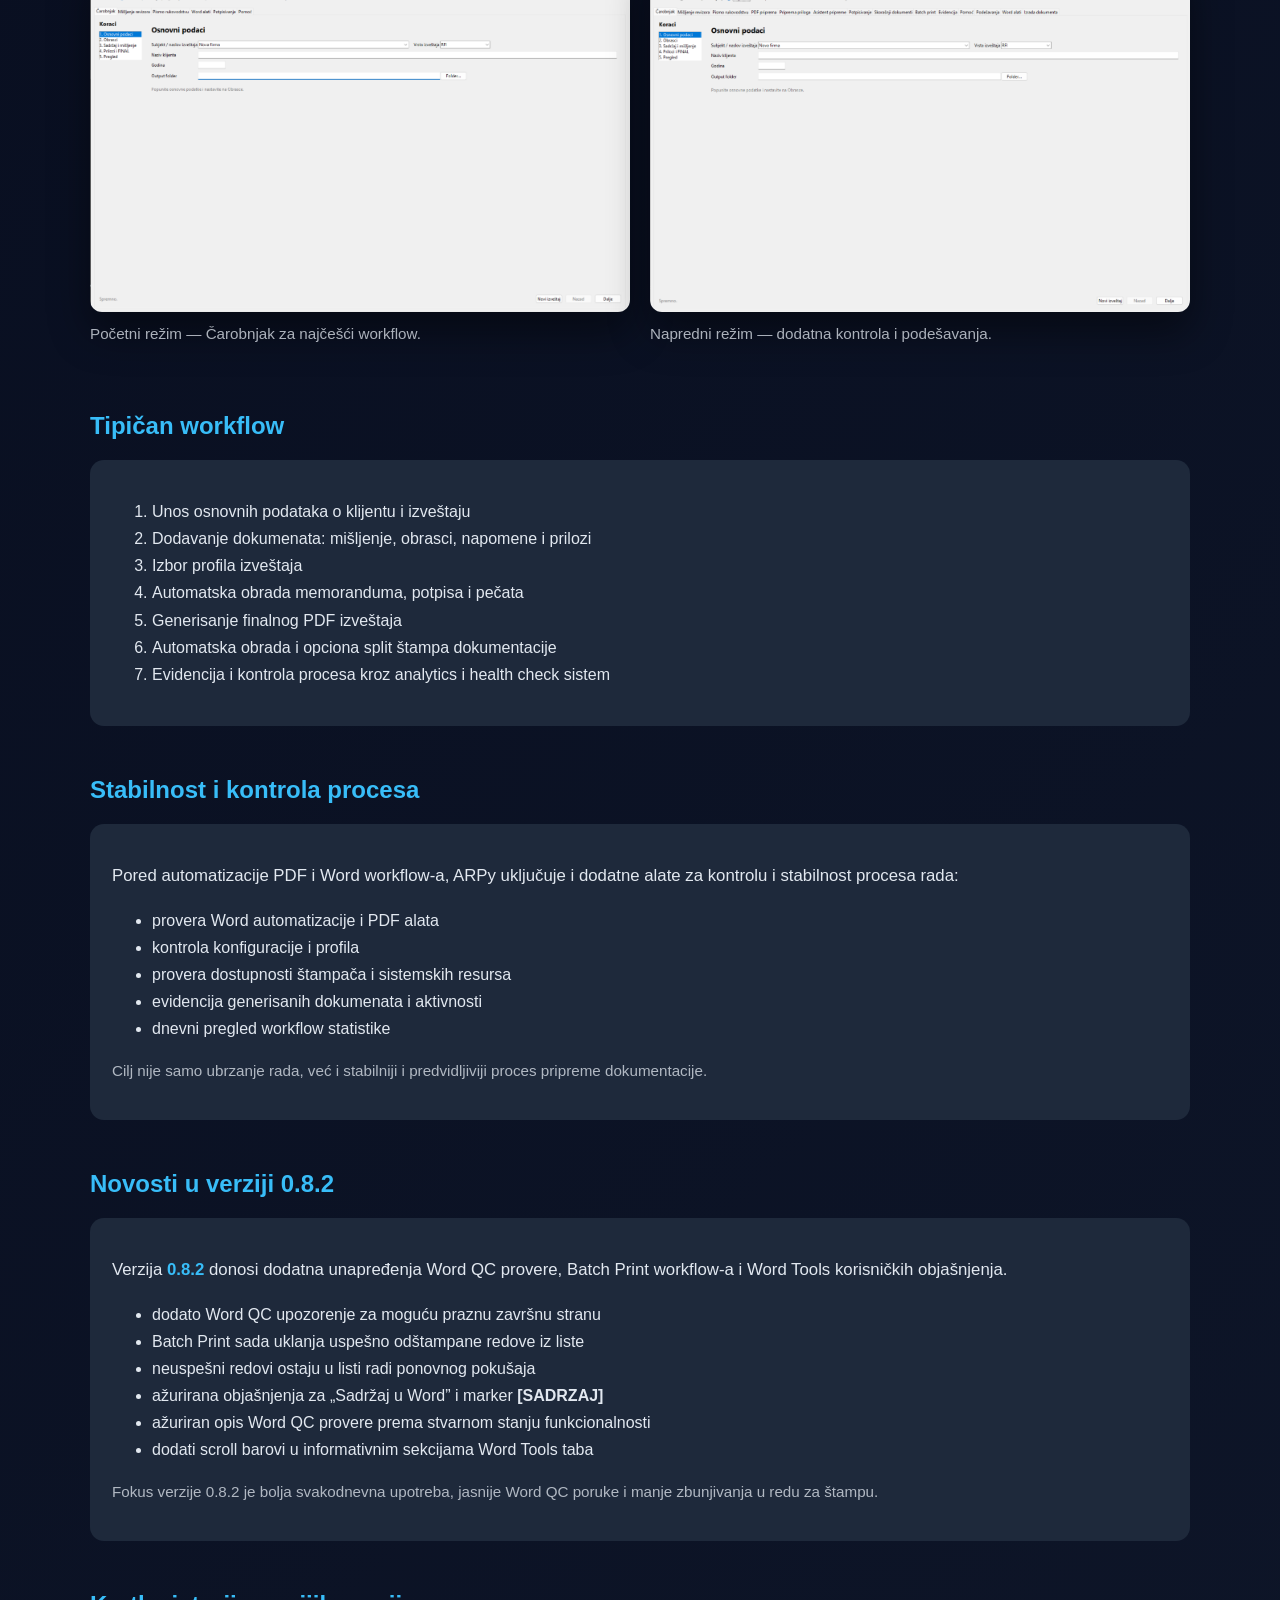
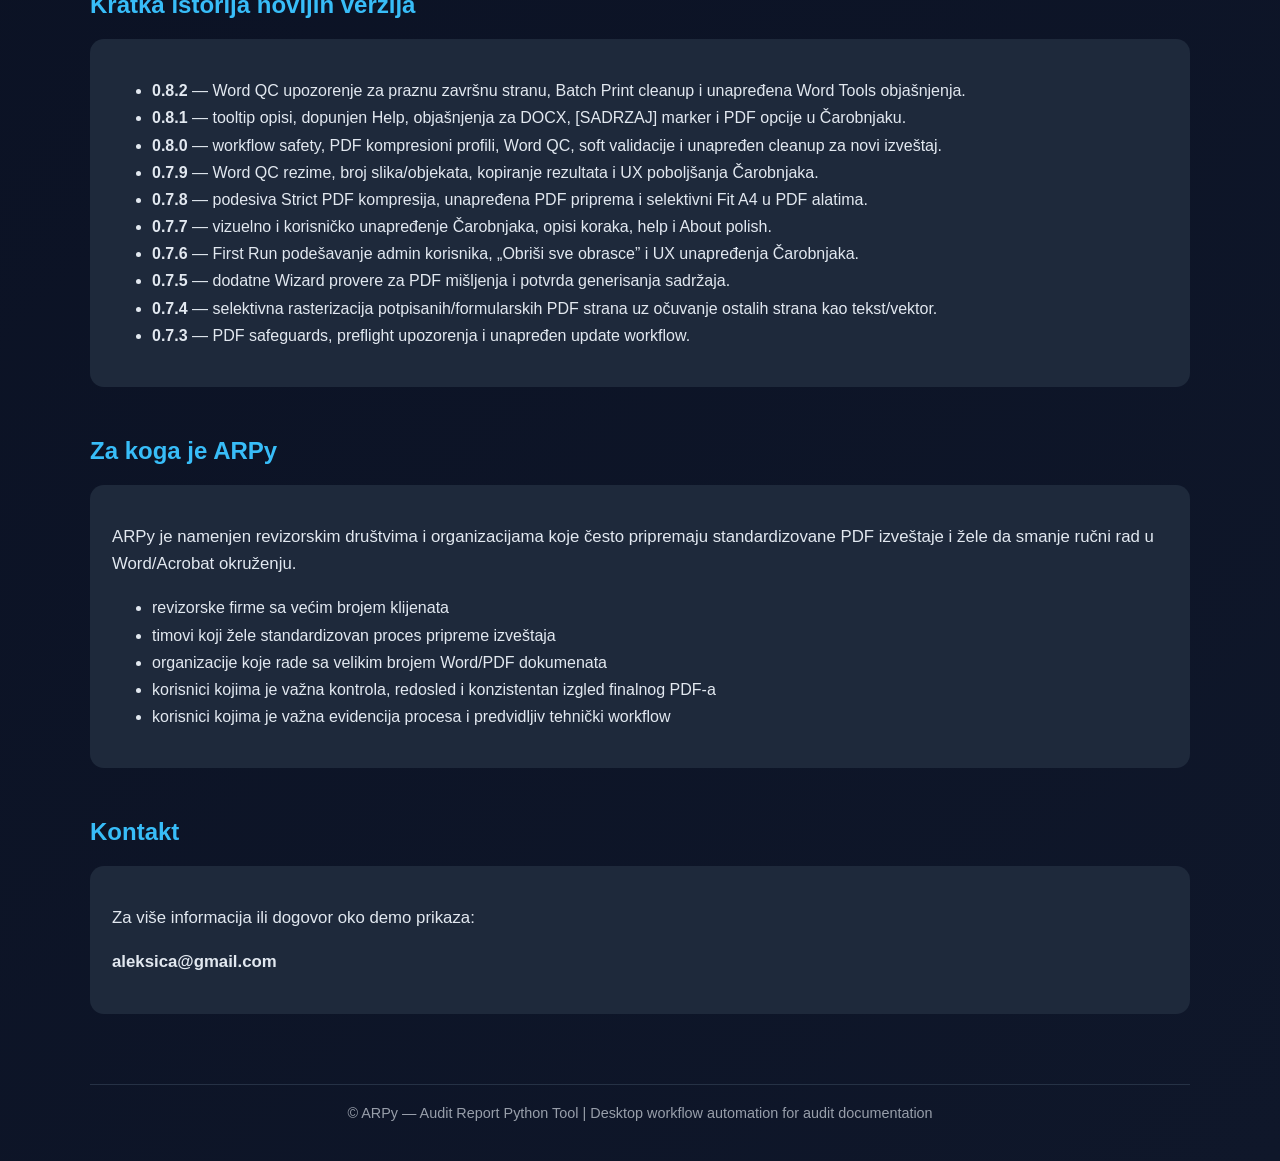
==== commit 7d36c584: "Update index.html to v.0.8.2" ====
--- a/index.html
+++ b/index.html
@@ -184,7 +184,7 @@
       <a href="#kontakt" class="cta">Zatraži demo</a>
 
       <div class="badge-row">
-        <span class="badge">Aktuelna verzija: 0.8.1</span>
+        <span class="badge">Aktuelna verzija: 0.8.2</span>
         <span class="badge">Selective PDF rasterization</span>
         <span class="badge">Wizard safety checks</span>
         <span class="badge">First Run setup</span>
@@ -194,6 +194,7 @@
         <span class="badge">Word QC improvements</span>
         <span class="badge">Workflow safety</span>
         <span class="badge">Help & UX polish</span>
+        <span class="badge">Batch print polish</span>
         <span class="badge">Auto update workflow</span>
       </div>
     </div>
@@ -583,26 +584,26 @@
     </p>
   </div>
 
-  <h2>Novosti u verziji 0.8.1</h2>
+  <h2>Novosti u verziji 0.8.2</h2>
 
 <div class="box">
   <p>
-    Verzija <span class="highlight">0.8.1</span> donosi dodatna UX unapređenja,
-    bolju pomoć za nove korisnike i jasnija objašnjenja Word/PDF workflow-a.
+    Verzija <span class="highlight">0.8.2</span> donosi dodatna unapređenja
+    Word QC provere, Batch Print workflow-a i Word Tools korisničkih objašnjenja.
   </p>
 
   <ul>
-    <li>dodati tooltip opisi za glavna dugmad u gornjem delu aplikacije</li>
-    <li>dopunjen Help tab važnim napomenama o DOCX formatu</li>
-    <li>dodato objašnjenje za marker <strong>[SADRZAJ]</strong> u Word dokumentima</li>
-    <li>proširena pomoć u Čarobnjaku za korak Prilozi i FINAL</li>
-    <li>jasnije objašnjene PDF opcije: Fit A4, Forsiraj Fit A4, optimizacija i Strict kompresija</li>
-    <li>poboljšano ponašanje pokretanja aplikacije nakon instalacije</li>
+    <li>dodato Word QC upozorenje za moguću praznu završnu stranu</li>
+    <li>Batch Print sada uklanja uspešno odštampane redove iz liste</li>
+    <li>neuspešni redovi ostaju u listi radi ponovnog pokušaja</li>
+    <li>ažurirana objašnjenja za „Sadržaj u Word” i marker <strong>[SADRZAJ]</strong></li>
+    <li>ažuriran opis Word QC provere prema stvarnom stanju funkcionalnosti</li>
+    <li>dodati scroll barovi u informativnim sekcijama Word Tools taba</li>
   </ul>
 
   <p class="note">
-    Fokus verzije 0.8.1 je lakše prvo korišćenje aplikacije i manje nedoumica
-    oko osnovnih Word/PDF koraka.
+    Fokus verzije 0.8.2 je bolja svakodnevna upotreba, jasnije Word QC poruke
+    i manje zbunjivanja u redu za štampu.
   </p>
 </div>
 
@@ -610,6 +611,7 @@
 
   <div class="box">
     <ul>
+      <li><strong>0.8.2</strong> — Word QC upozorenje za praznu završnu stranu, Batch Print cleanup i unapređena Word Tools objašnjenja.</li>
       <li><strong>0.8.1</strong> — tooltip opisi, dopunjen Help, objašnjenja za DOCX, [SADRZAJ] marker i PDF opcije u Čarobnjaku.</li>
       <li><strong>0.8.0</strong> — workflow safety, PDF kompresioni profili, Word QC, soft validacije i unapređen cleanup za novi izveštaj.</li>
       <li><strong>0.7.9</strong> — Word QC rezime, broj slika/objekata, kopiranje rezultata i UX poboljšanja Čarobnjaka.</li>
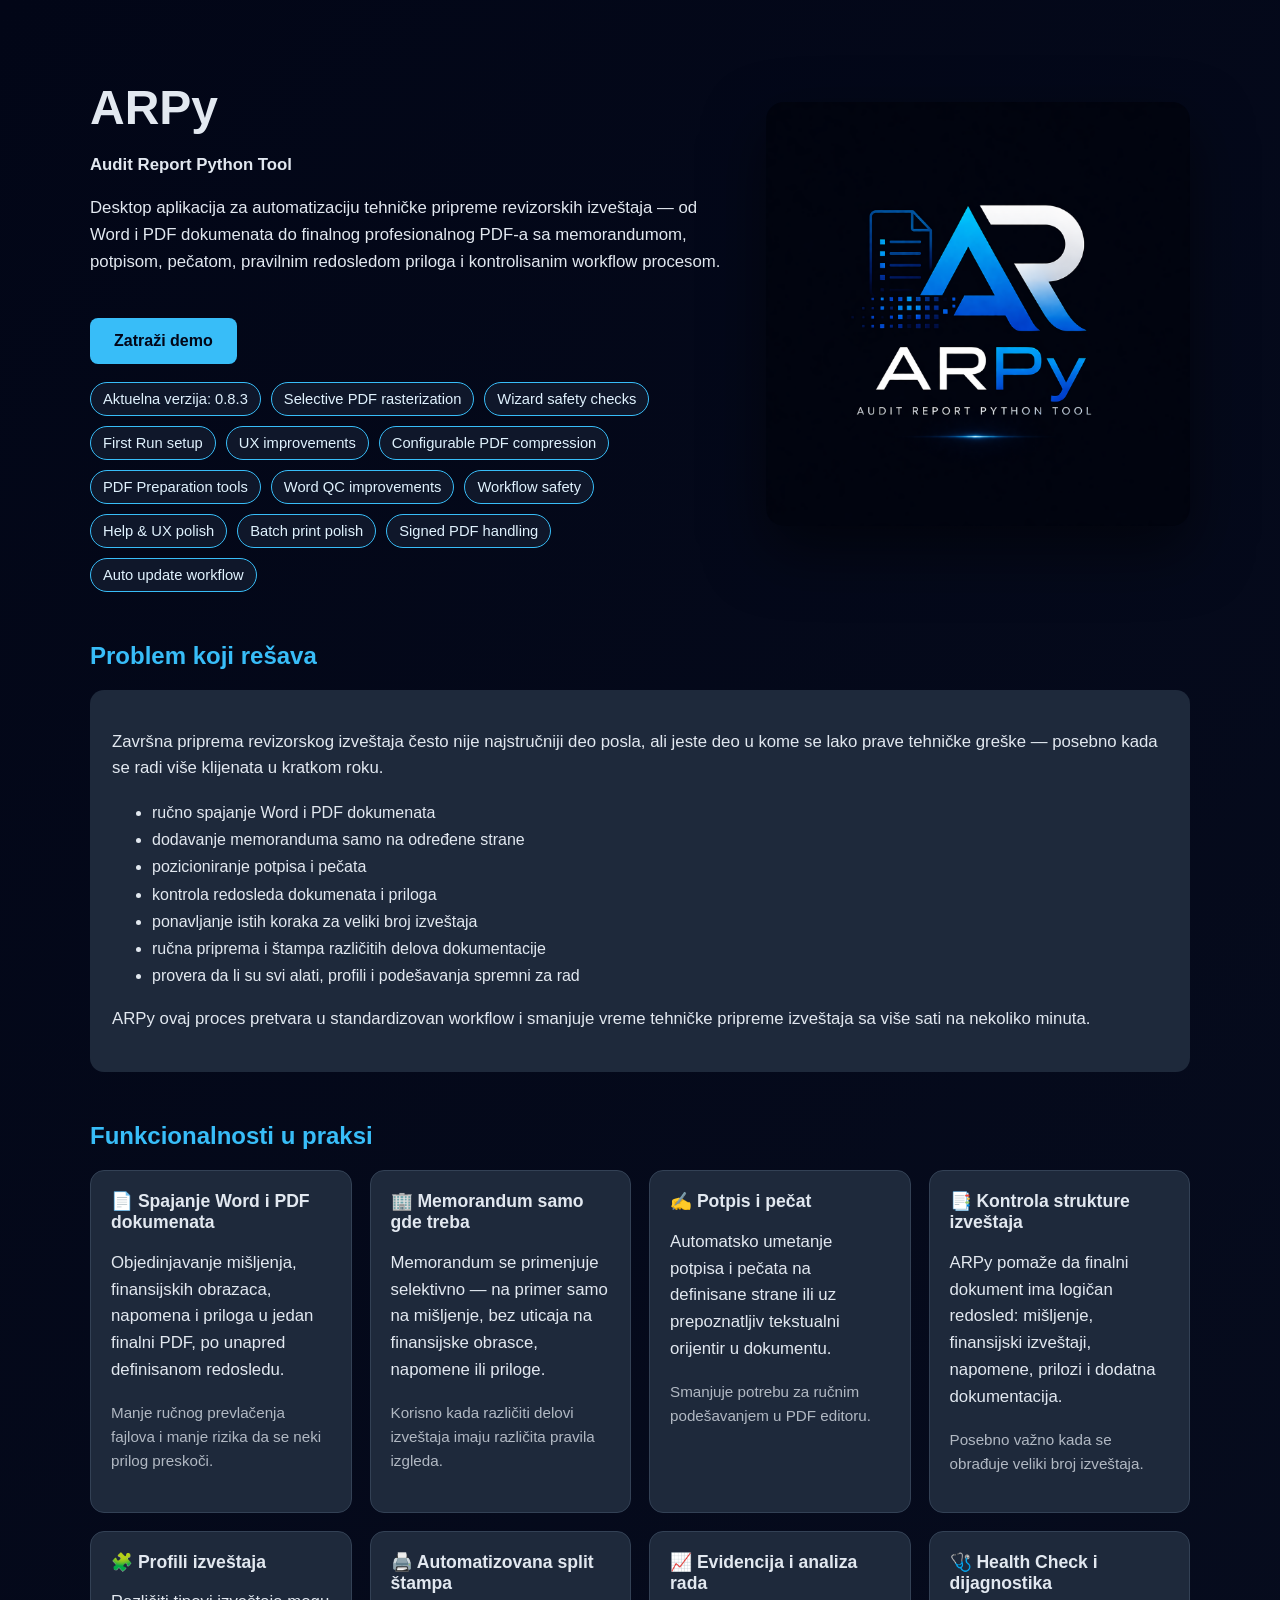
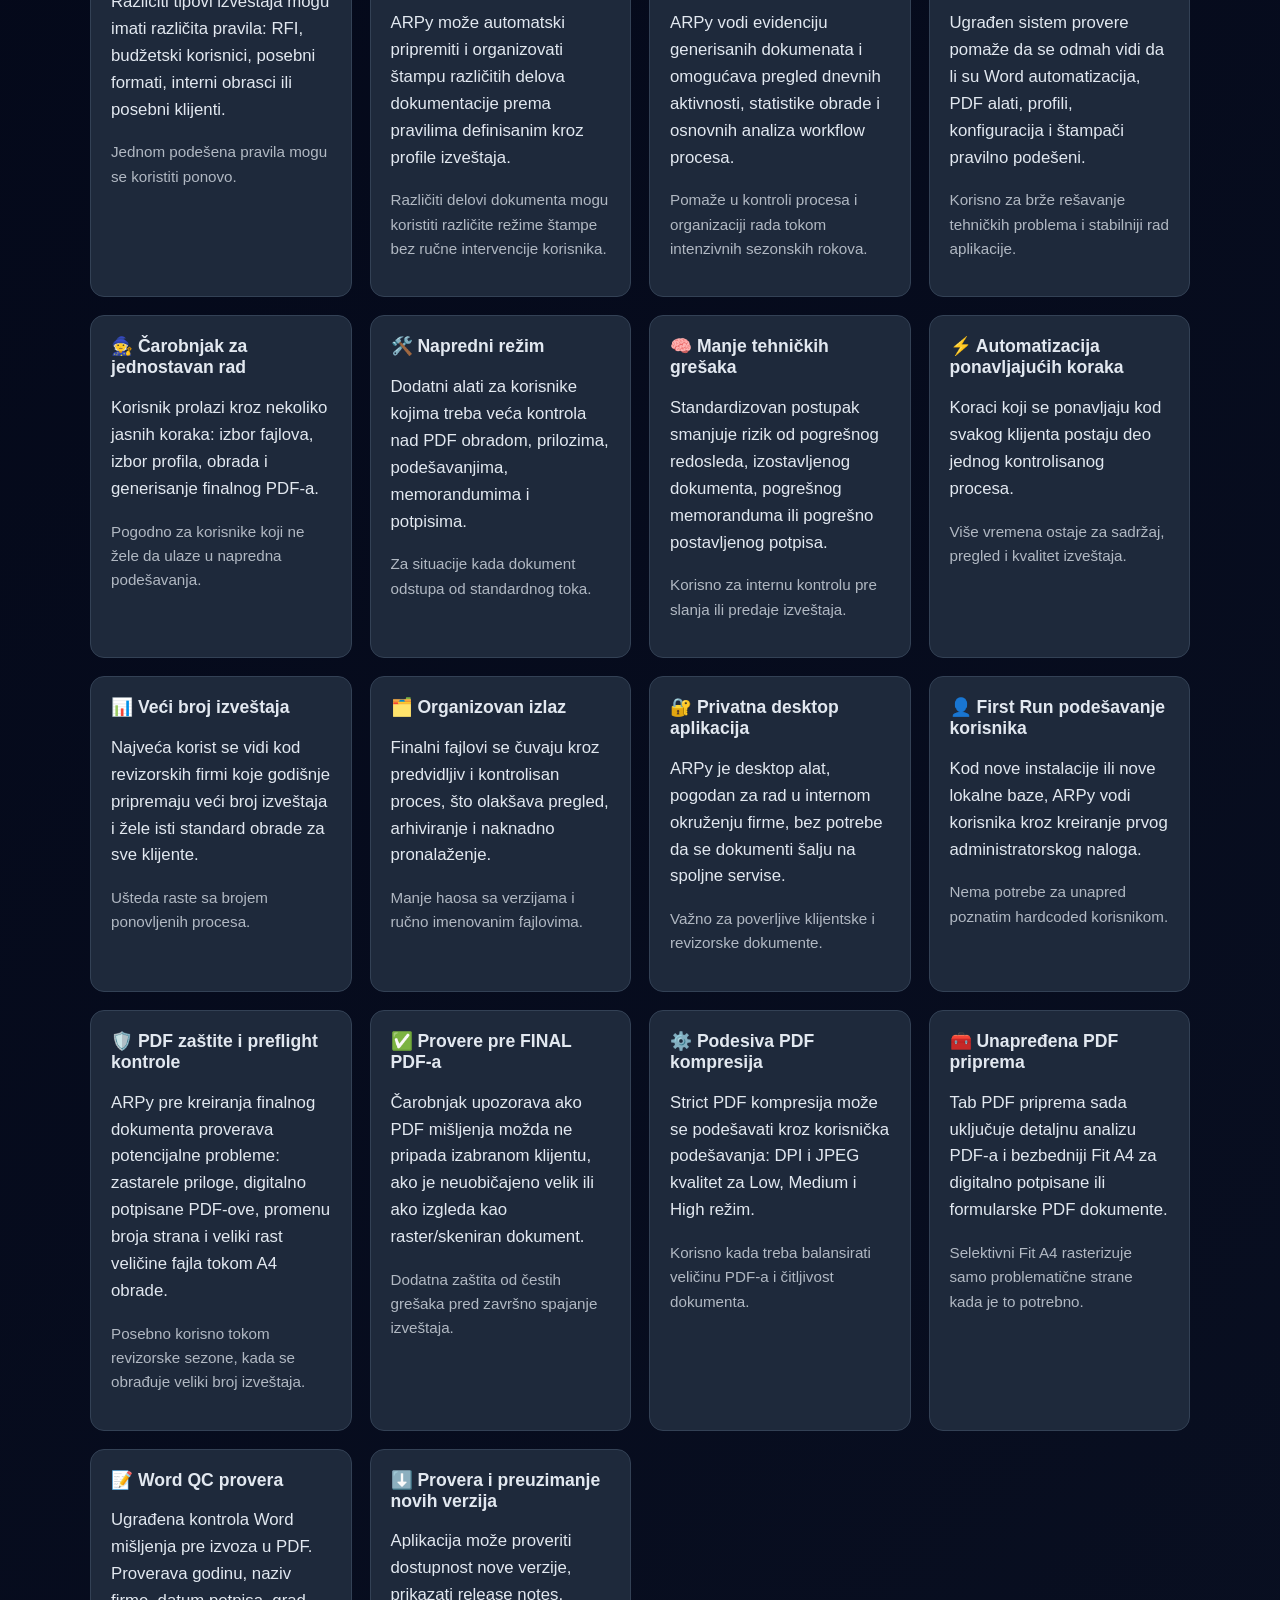
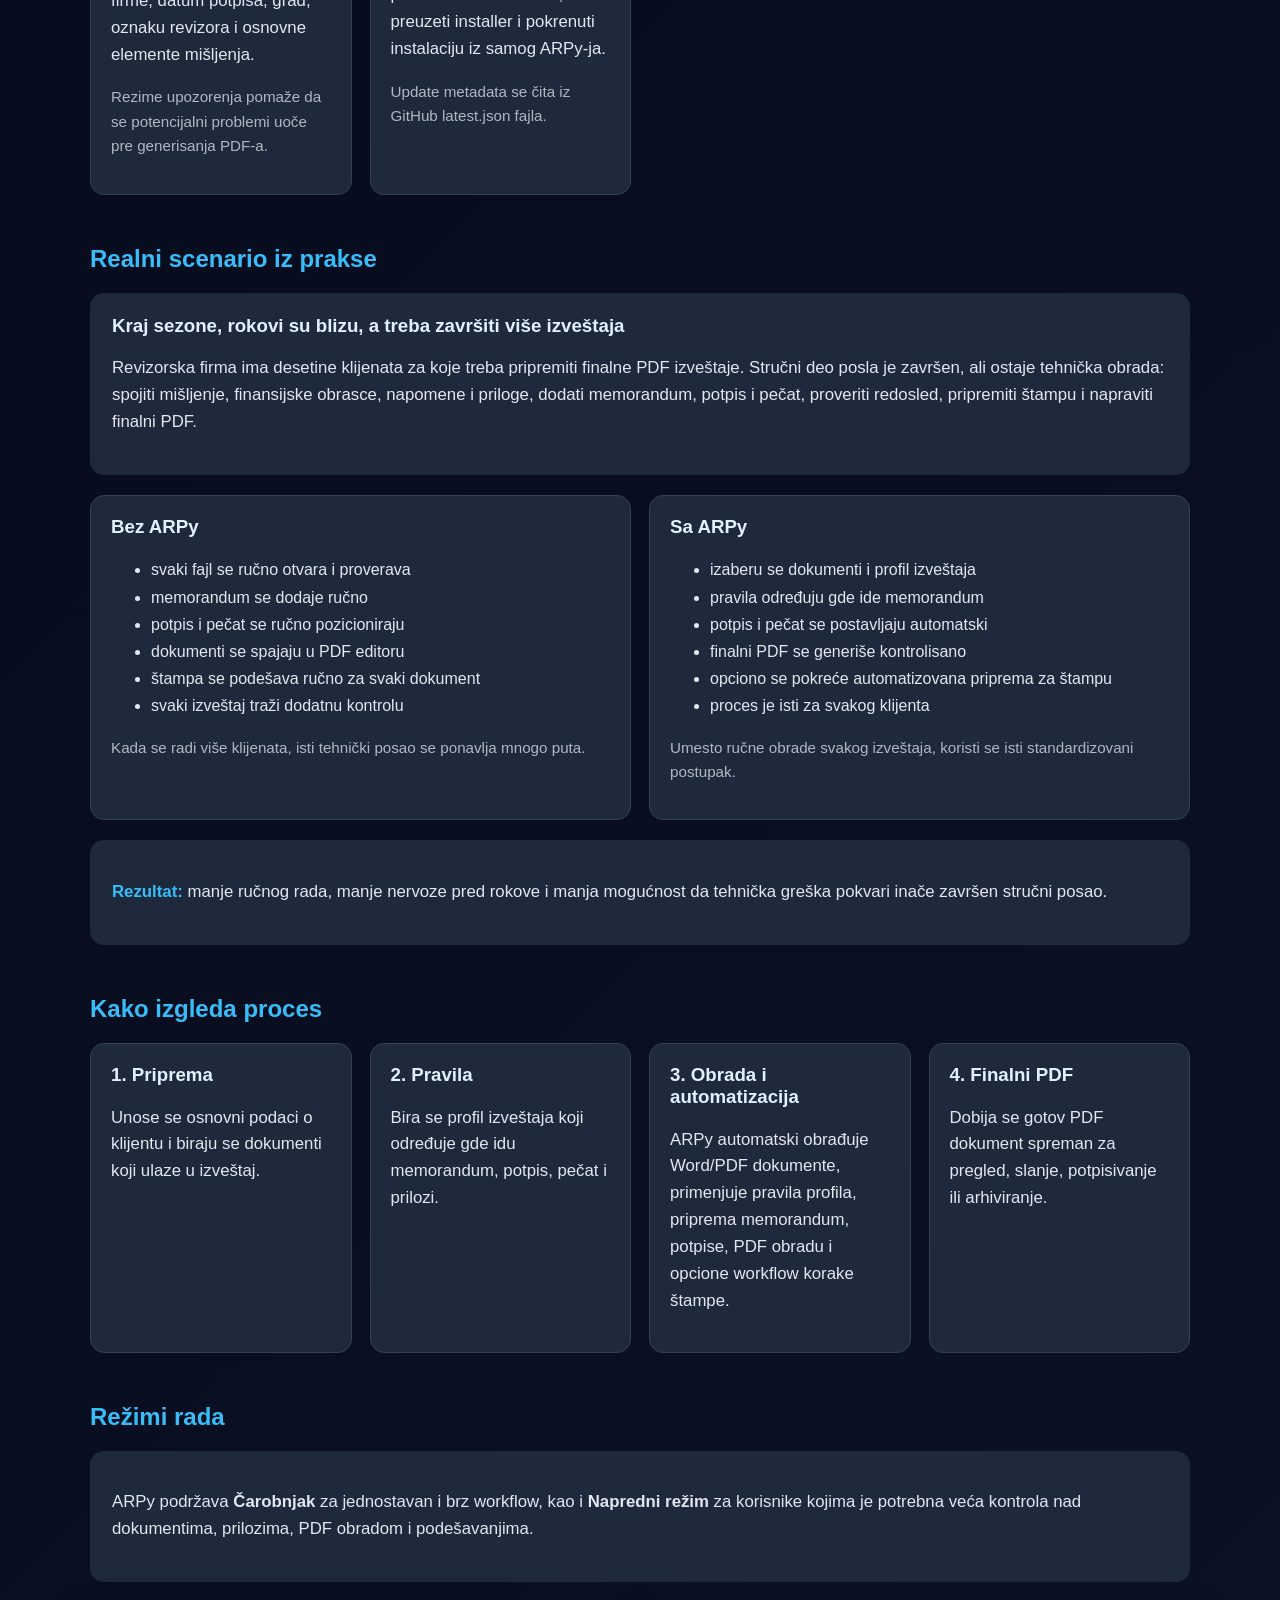
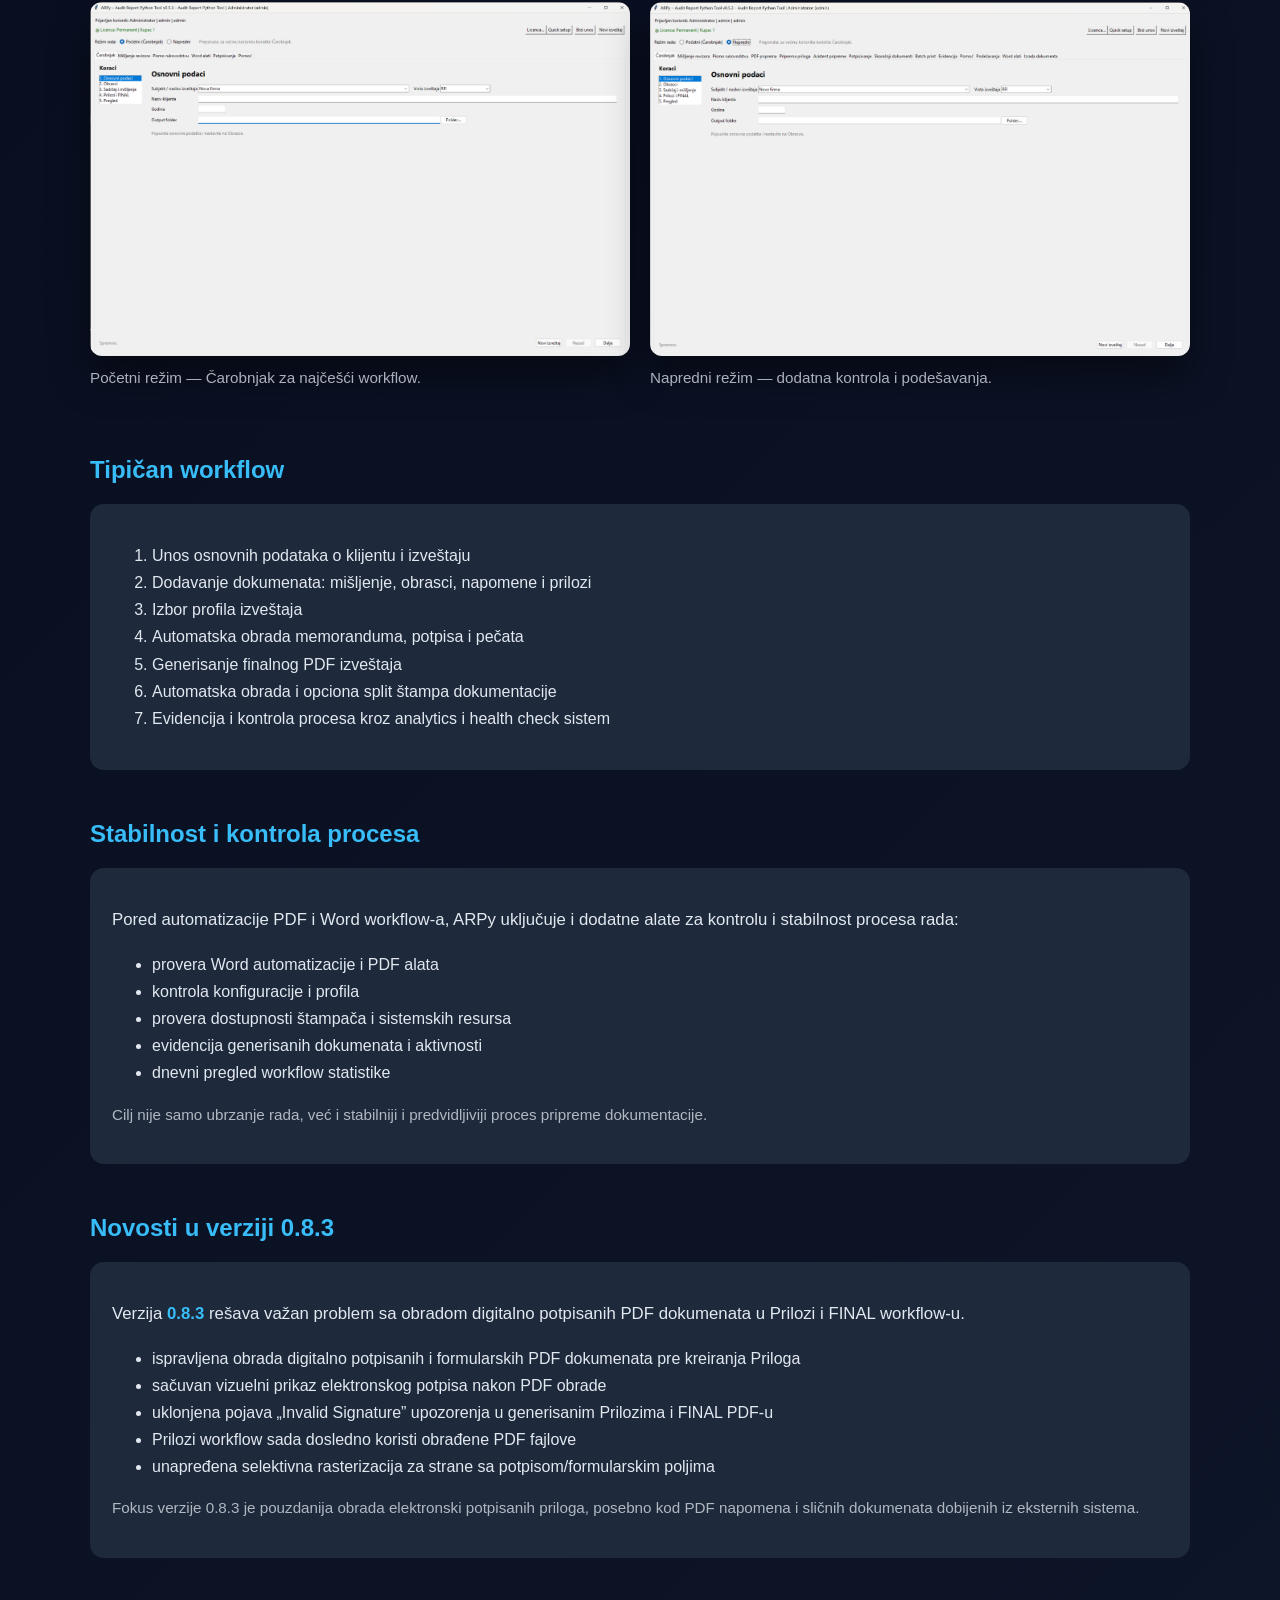
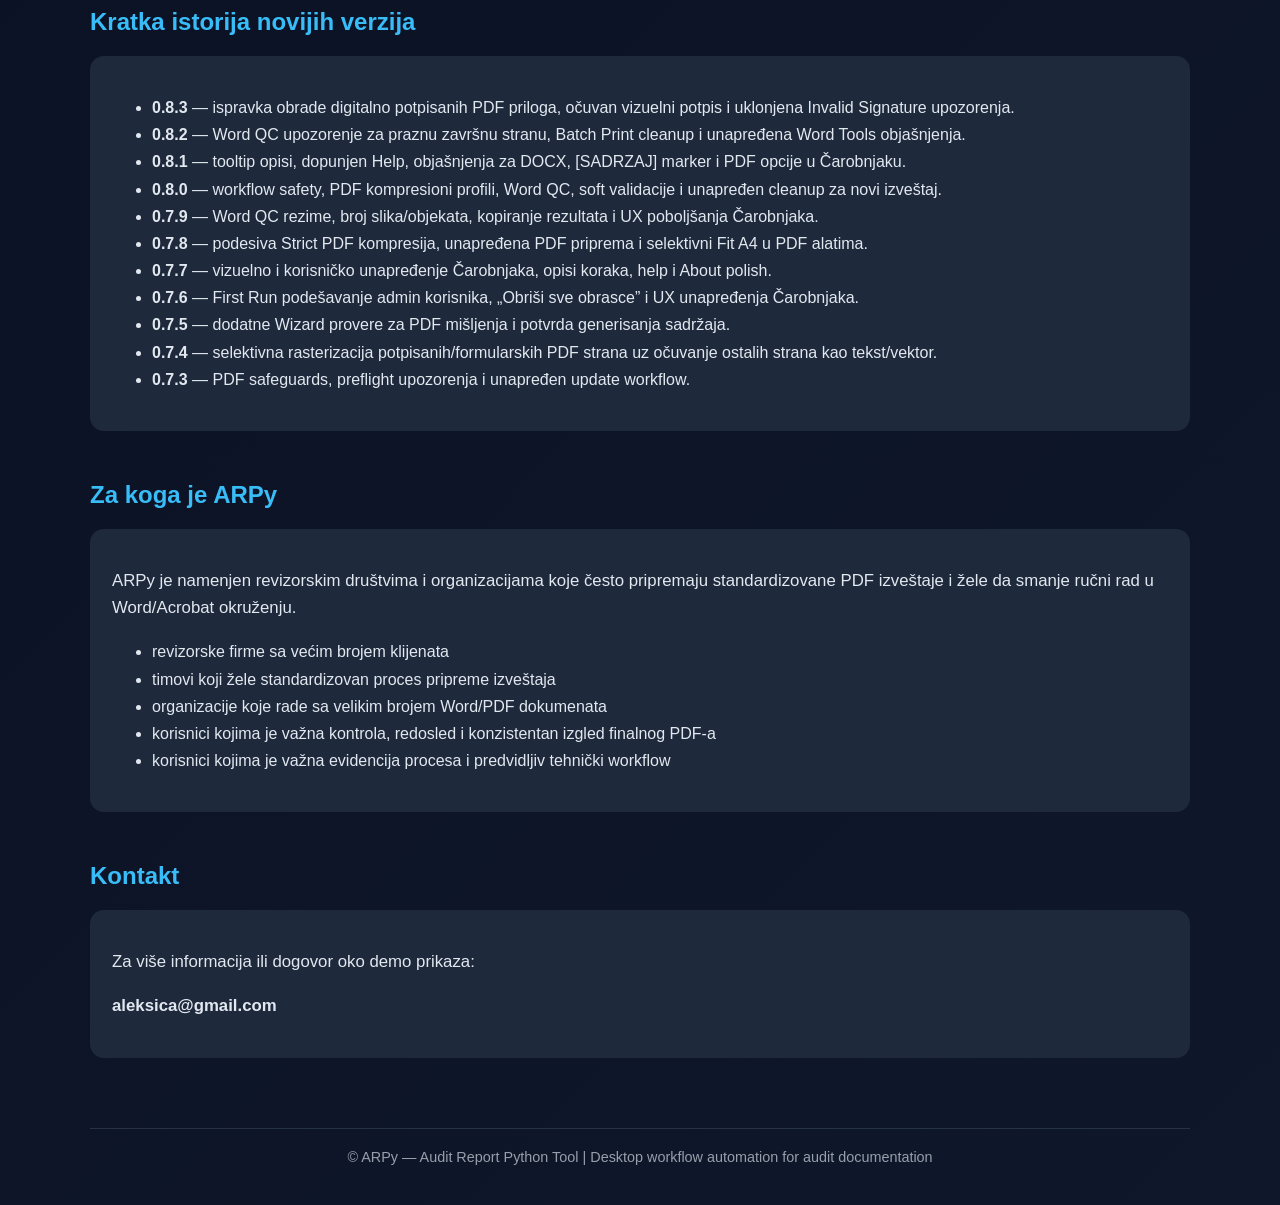
==== commit b6085aac: "Update index.html to v.0.8.3" ====
--- a/index.html
+++ b/index.html
@@ -184,7 +184,7 @@
       <a href="#kontakt" class="cta">Zatraži demo</a>
 
       <div class="badge-row">
-        <span class="badge">Aktuelna verzija: 0.8.2</span>
+        <span class="badge">Aktuelna verzija: 0.8.3</span>
         <span class="badge">Selective PDF rasterization</span>
         <span class="badge">Wizard safety checks</span>
         <span class="badge">First Run setup</span>
@@ -195,6 +195,7 @@
         <span class="badge">Workflow safety</span>
         <span class="badge">Help & UX polish</span>
         <span class="badge">Batch print polish</span>
+        <span class="badge">Signed PDF handling</span>
         <span class="badge">Auto update workflow</span>
       </div>
     </div>
@@ -584,26 +585,25 @@
     </p>
   </div>
 
-  <h2>Novosti u verziji 0.8.2</h2>
+  <h2>Novosti u verziji 0.8.3</h2>
 
 <div class="box">
   <p>
-    Verzija <span class="highlight">0.8.2</span> donosi dodatna unapređenja
-    Word QC provere, Batch Print workflow-a i Word Tools korisničkih objašnjenja.
+    Verzija <span class="highlight">0.8.3</span> rešava važan problem
+    sa obradom digitalno potpisanih PDF dokumenata u Prilozi i FINAL workflow-u.
   </p>
 
   <ul>
-    <li>dodato Word QC upozorenje za moguću praznu završnu stranu</li>
-    <li>Batch Print sada uklanja uspešno odštampane redove iz liste</li>
-    <li>neuspešni redovi ostaju u listi radi ponovnog pokušaja</li>
-    <li>ažurirana objašnjenja za „Sadržaj u Word” i marker <strong>[SADRZAJ]</strong></li>
-    <li>ažuriran opis Word QC provere prema stvarnom stanju funkcionalnosti</li>
-    <li>dodati scroll barovi u informativnim sekcijama Word Tools taba</li>
+    <li>ispravljena obrada digitalno potpisanih i formularskih PDF dokumenata pre kreiranja Priloga</li>
+    <li>sačuvan vizuelni prikaz elektronskog potpisa nakon PDF obrade</li>
+    <li>uklonjena pojava „Invalid Signature” upozorenja u generisanim Prilozima i FINAL PDF-u</li>
+    <li>Prilozi workflow sada dosledno koristi obrađene PDF fajlove</li>
+    <li>unapređena selektivna rasterizacija za strane sa potpisom/formularskim poljima</li>
   </ul>
 
   <p class="note">
-    Fokus verzije 0.8.2 je bolja svakodnevna upotreba, jasnije Word QC poruke
-    i manje zbunjivanja u redu za štampu.
+    Fokus verzije 0.8.3 je pouzdanija obrada elektronski potpisanih priloga,
+    posebno kod PDF napomena i sličnih dokumenata dobijenih iz eksternih sistema.
   </p>
 </div>
 
@@ -611,6 +611,7 @@
 
   <div class="box">
     <ul>
+      <li><strong>0.8.3</strong> — ispravka obrade digitalno potpisanih PDF priloga, očuvan vizuelni potpis i uklonjena Invalid Signature upozorenja.</li>
       <li><strong>0.8.2</strong> — Word QC upozorenje za praznu završnu stranu, Batch Print cleanup i unapređena Word Tools objašnjenja.</li>
       <li><strong>0.8.1</strong> — tooltip opisi, dopunjen Help, objašnjenja za DOCX, [SADRZAJ] marker i PDF opcije u Čarobnjaku.</li>
       <li><strong>0.8.0</strong> — workflow safety, PDF kompresioni profili, Word QC, soft validacije i unapređen cleanup za novi izveštaj.</li>
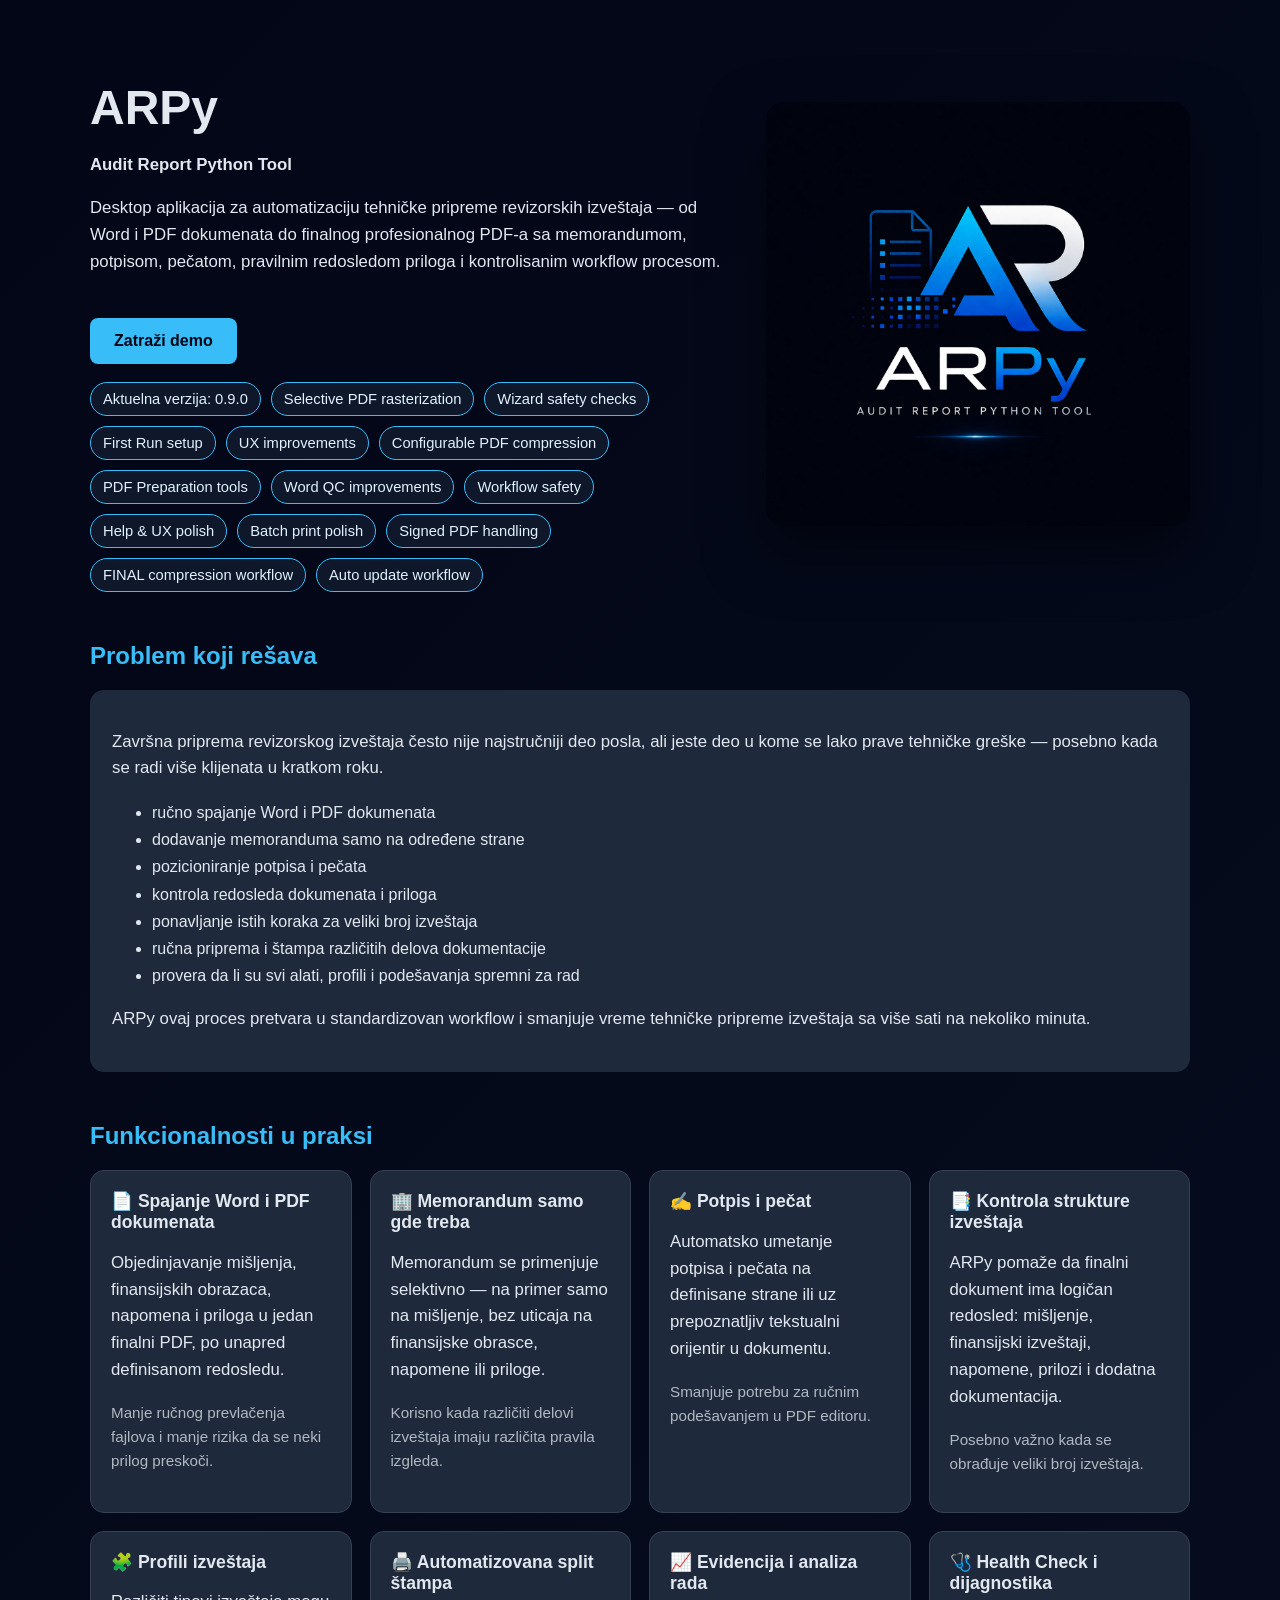
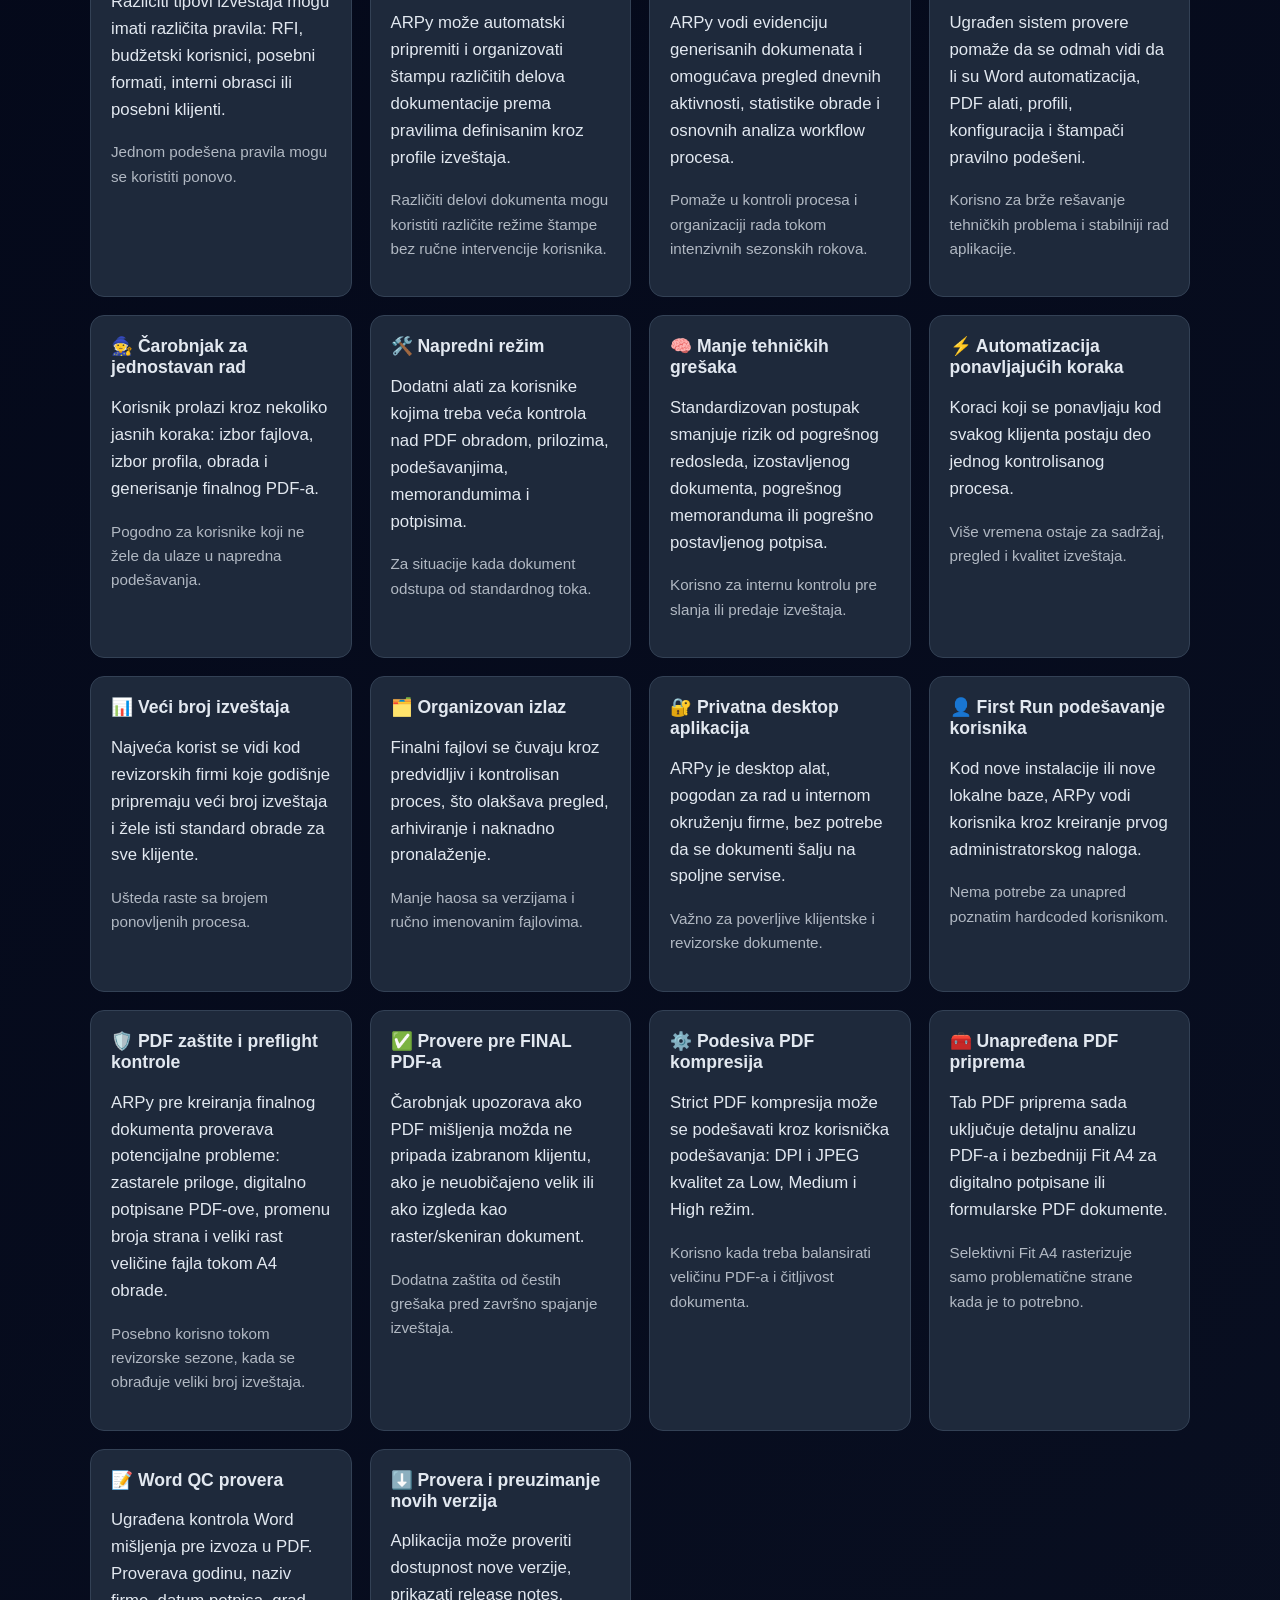
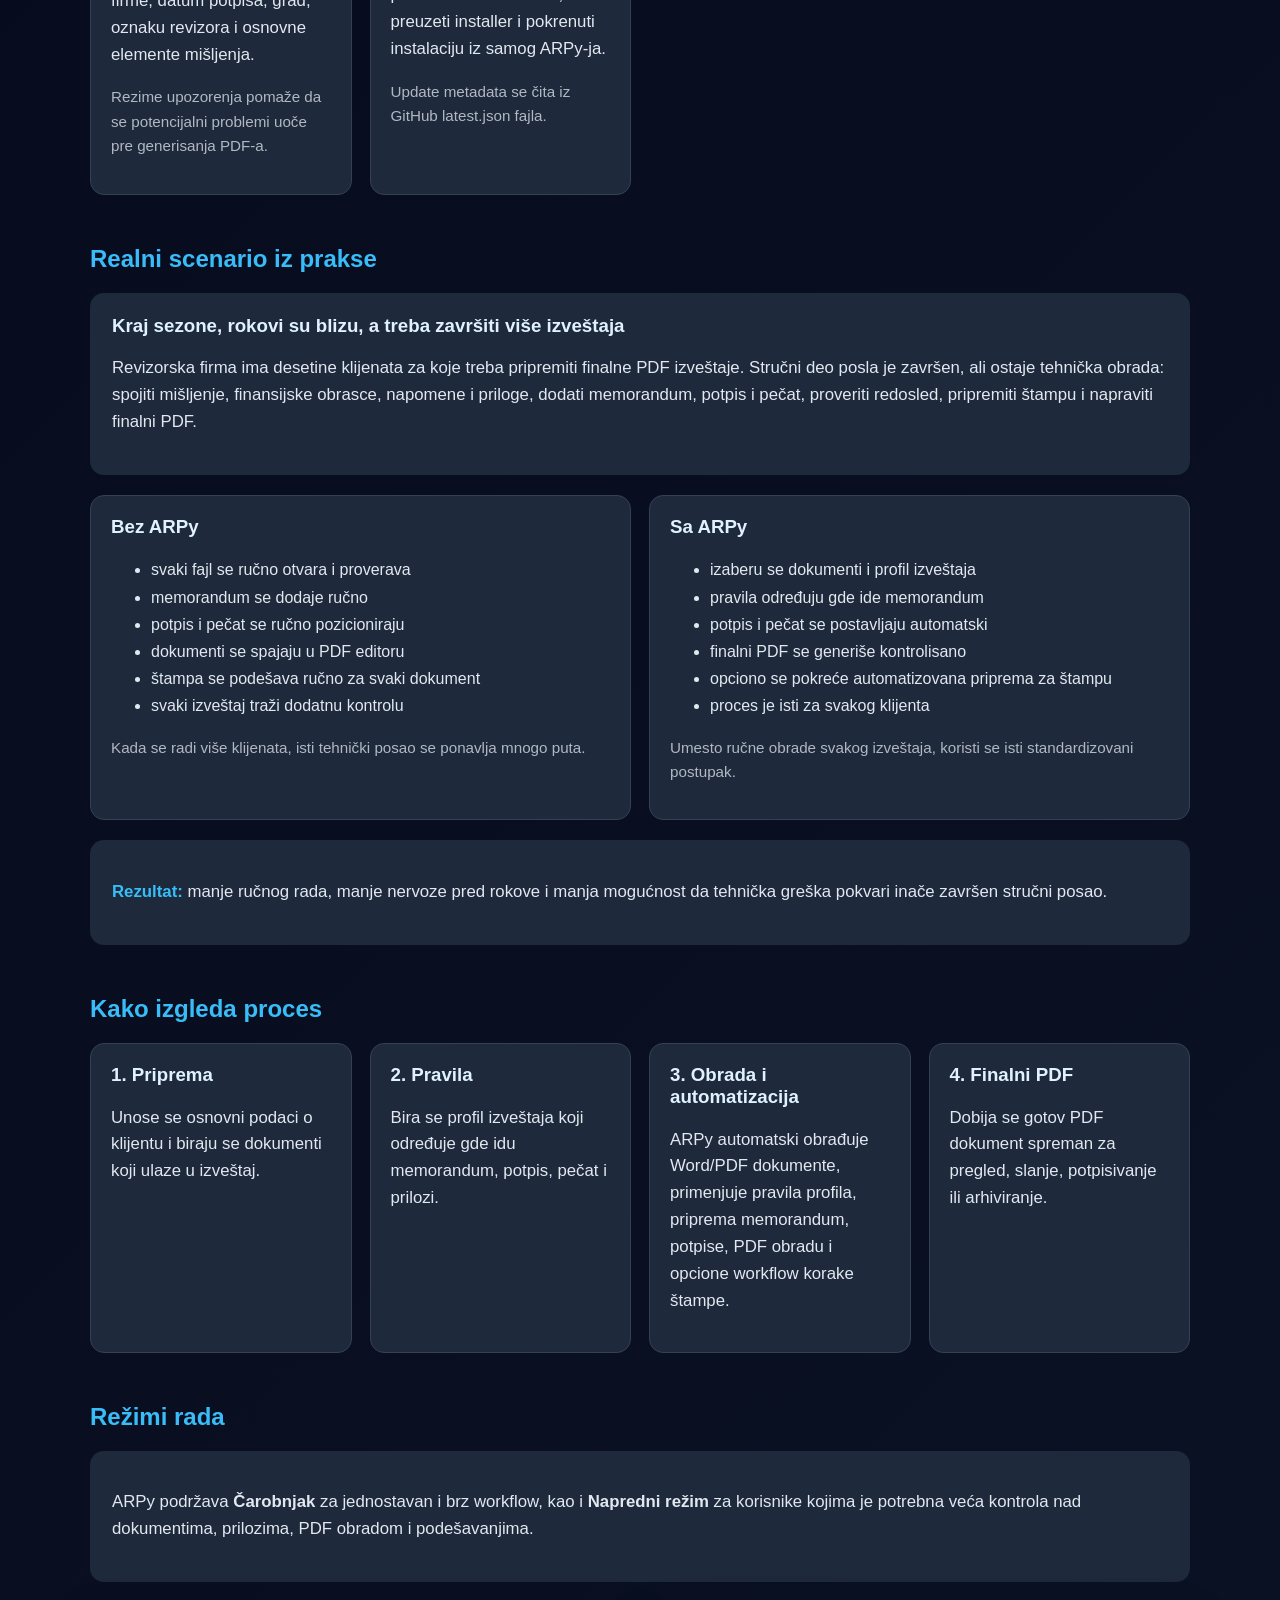
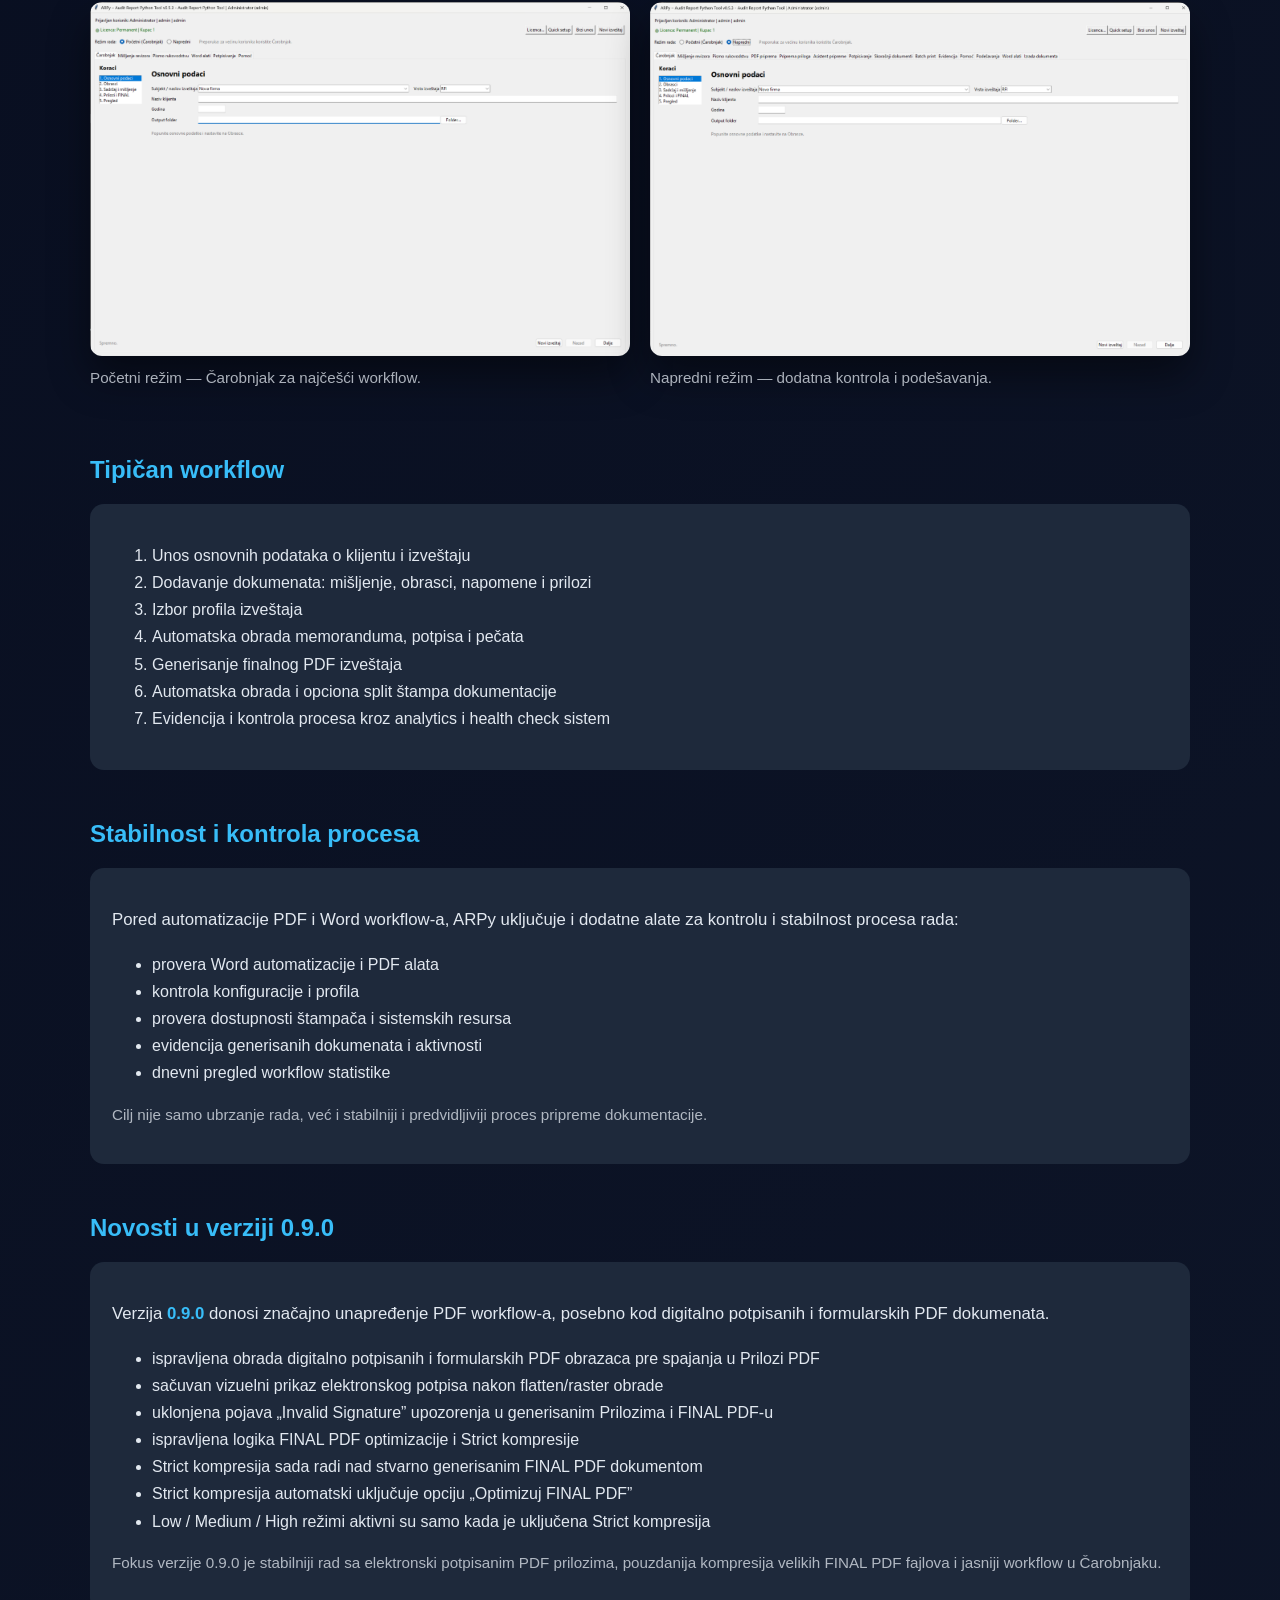
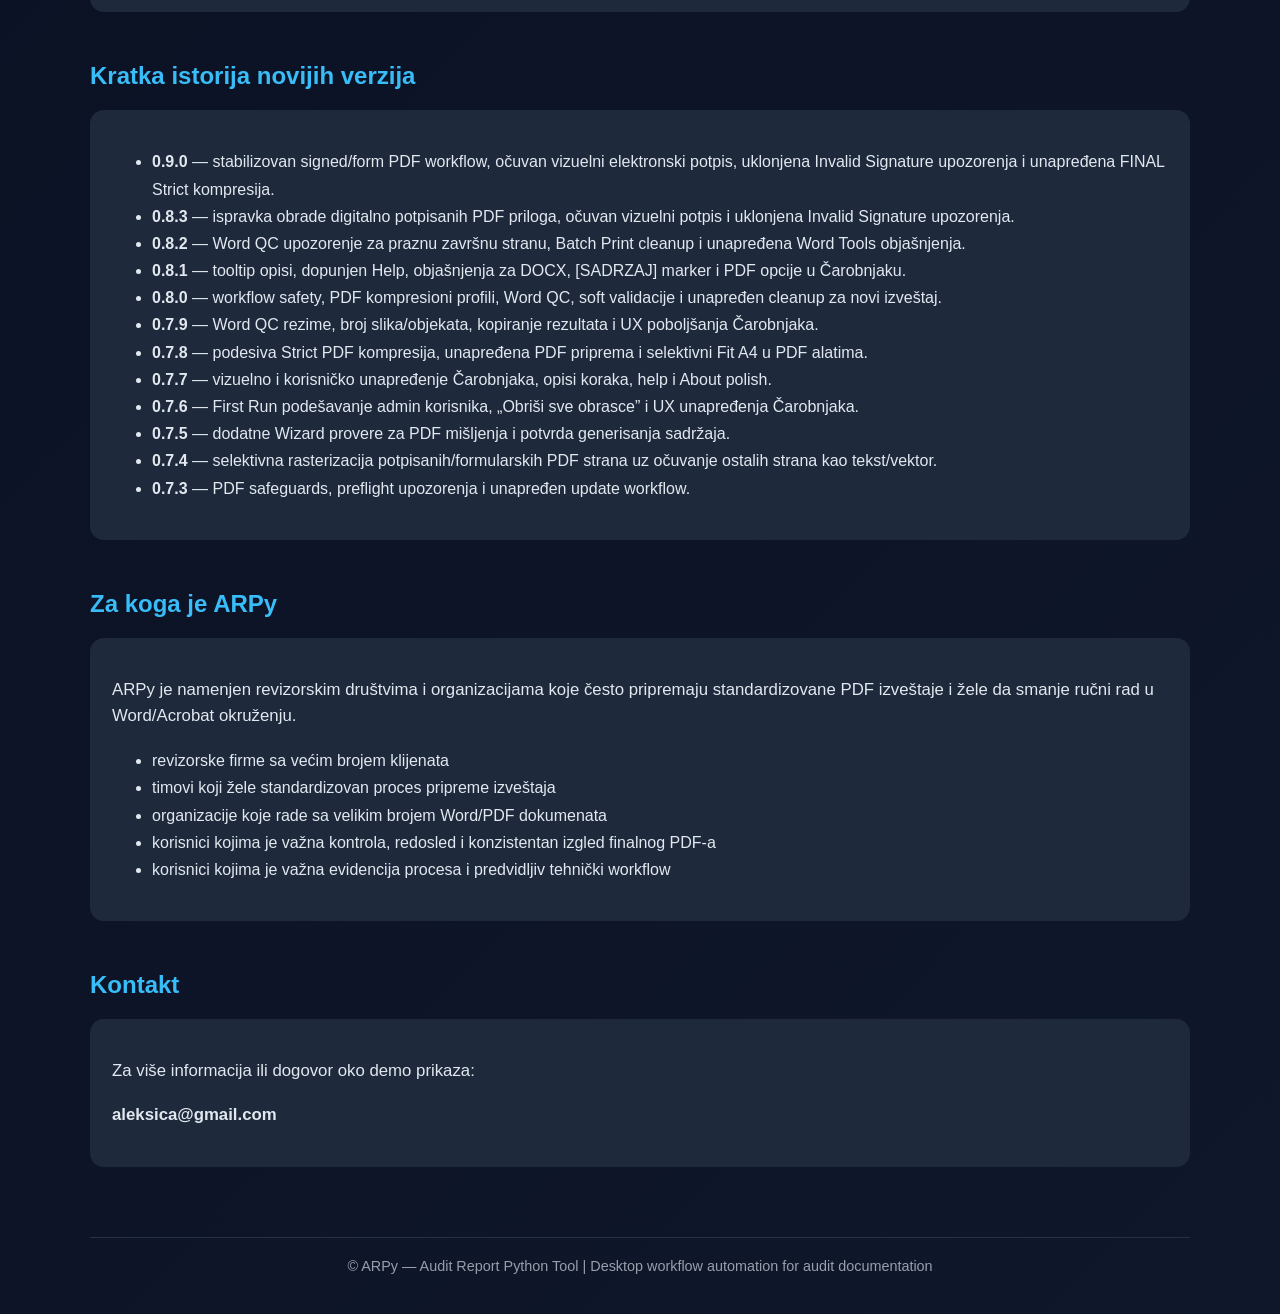
==== commit 8cc6d8bb: "Update index.html to v.0.9.0" ====
--- a/index.html
+++ b/index.html
@@ -184,7 +184,7 @@
       <a href="#kontakt" class="cta">Zatraži demo</a>
 
       <div class="badge-row">
-        <span class="badge">Aktuelna verzija: 0.8.3</span>
+        <span class="badge">Aktuelna verzija: 0.9.0</span>
         <span class="badge">Selective PDF rasterization</span>
         <span class="badge">Wizard safety checks</span>
         <span class="badge">First Run setup</span>
@@ -196,6 +196,7 @@
         <span class="badge">Help & UX polish</span>
         <span class="badge">Batch print polish</span>
         <span class="badge">Signed PDF handling</span>
+        <span class="badge">FINAL compression workflow</span>
         <span class="badge">Auto update workflow</span>
       </div>
     </div>
@@ -585,25 +586,27 @@
     </p>
   </div>
 
-  <h2>Novosti u verziji 0.8.3</h2>
+  <h2>Novosti u verziji 0.9.0</h2>
 
 <div class="box">
   <p>
-    Verzija <span class="highlight">0.8.3</span> rešava važan problem
-    sa obradom digitalno potpisanih PDF dokumenata u Prilozi i FINAL workflow-u.
+    Verzija <span class="highlight">0.9.0</span> donosi značajno unapređenje
+    PDF workflow-a, posebno kod digitalno potpisanih i formularskih PDF dokumenata.
   </p>
 
   <ul>
-    <li>ispravljena obrada digitalno potpisanih i formularskih PDF dokumenata pre kreiranja Priloga</li>
-    <li>sačuvan vizuelni prikaz elektronskog potpisa nakon PDF obrade</li>
+    <li>ispravljena obrada digitalno potpisanih i formularskih PDF obrazaca pre spajanja u Prilozi PDF</li>
+    <li>sačuvan vizuelni prikaz elektronskog potpisa nakon flatten/raster obrade</li>
     <li>uklonjena pojava „Invalid Signature” upozorenja u generisanim Prilozima i FINAL PDF-u</li>
-    <li>Prilozi workflow sada dosledno koristi obrađene PDF fajlove</li>
-    <li>unapređena selektivna rasterizacija za strane sa potpisom/formularskim poljima</li>
+    <li>ispravljena logika FINAL PDF optimizacije i Strict kompresije</li>
+    <li>Strict kompresija sada radi nad stvarno generisanim FINAL PDF dokumentom</li>
+    <li>Strict kompresija automatski uključuje opciju „Optimizuj FINAL PDF”</li>
+    <li>Low / Medium / High režimi aktivni su samo kada je uključena Strict kompresija</li>
   </ul>
 
   <p class="note">
-    Fokus verzije 0.8.3 je pouzdanija obrada elektronski potpisanih priloga,
-    posebno kod PDF napomena i sličnih dokumenata dobijenih iz eksternih sistema.
+    Fokus verzije 0.9.0 je stabilniji rad sa elektronski potpisanim PDF prilozima,
+    pouzdanija kompresija velikih FINAL PDF fajlova i jasniji workflow u Čarobnjaku.
   </p>
 </div>
 
@@ -611,6 +614,7 @@
 
   <div class="box">
     <ul>
+      <li><strong>0.9.0</strong> — stabilizovan signed/form PDF workflow, očuvan vizuelni elektronski potpis, uklonjena Invalid Signature upozorenja i unapređena FINAL Strict kompresija.</li>
       <li><strong>0.8.3</strong> — ispravka obrade digitalno potpisanih PDF priloga, očuvan vizuelni potpis i uklonjena Invalid Signature upozorenja.</li>
       <li><strong>0.8.2</strong> — Word QC upozorenje za praznu završnu stranu, Batch Print cleanup i unapređena Word Tools objašnjenja.</li>
       <li><strong>0.8.1</strong> — tooltip opisi, dopunjen Help, objašnjenja za DOCX, [SADRZAJ] marker i PDF opcije u Čarobnjaku.</li>
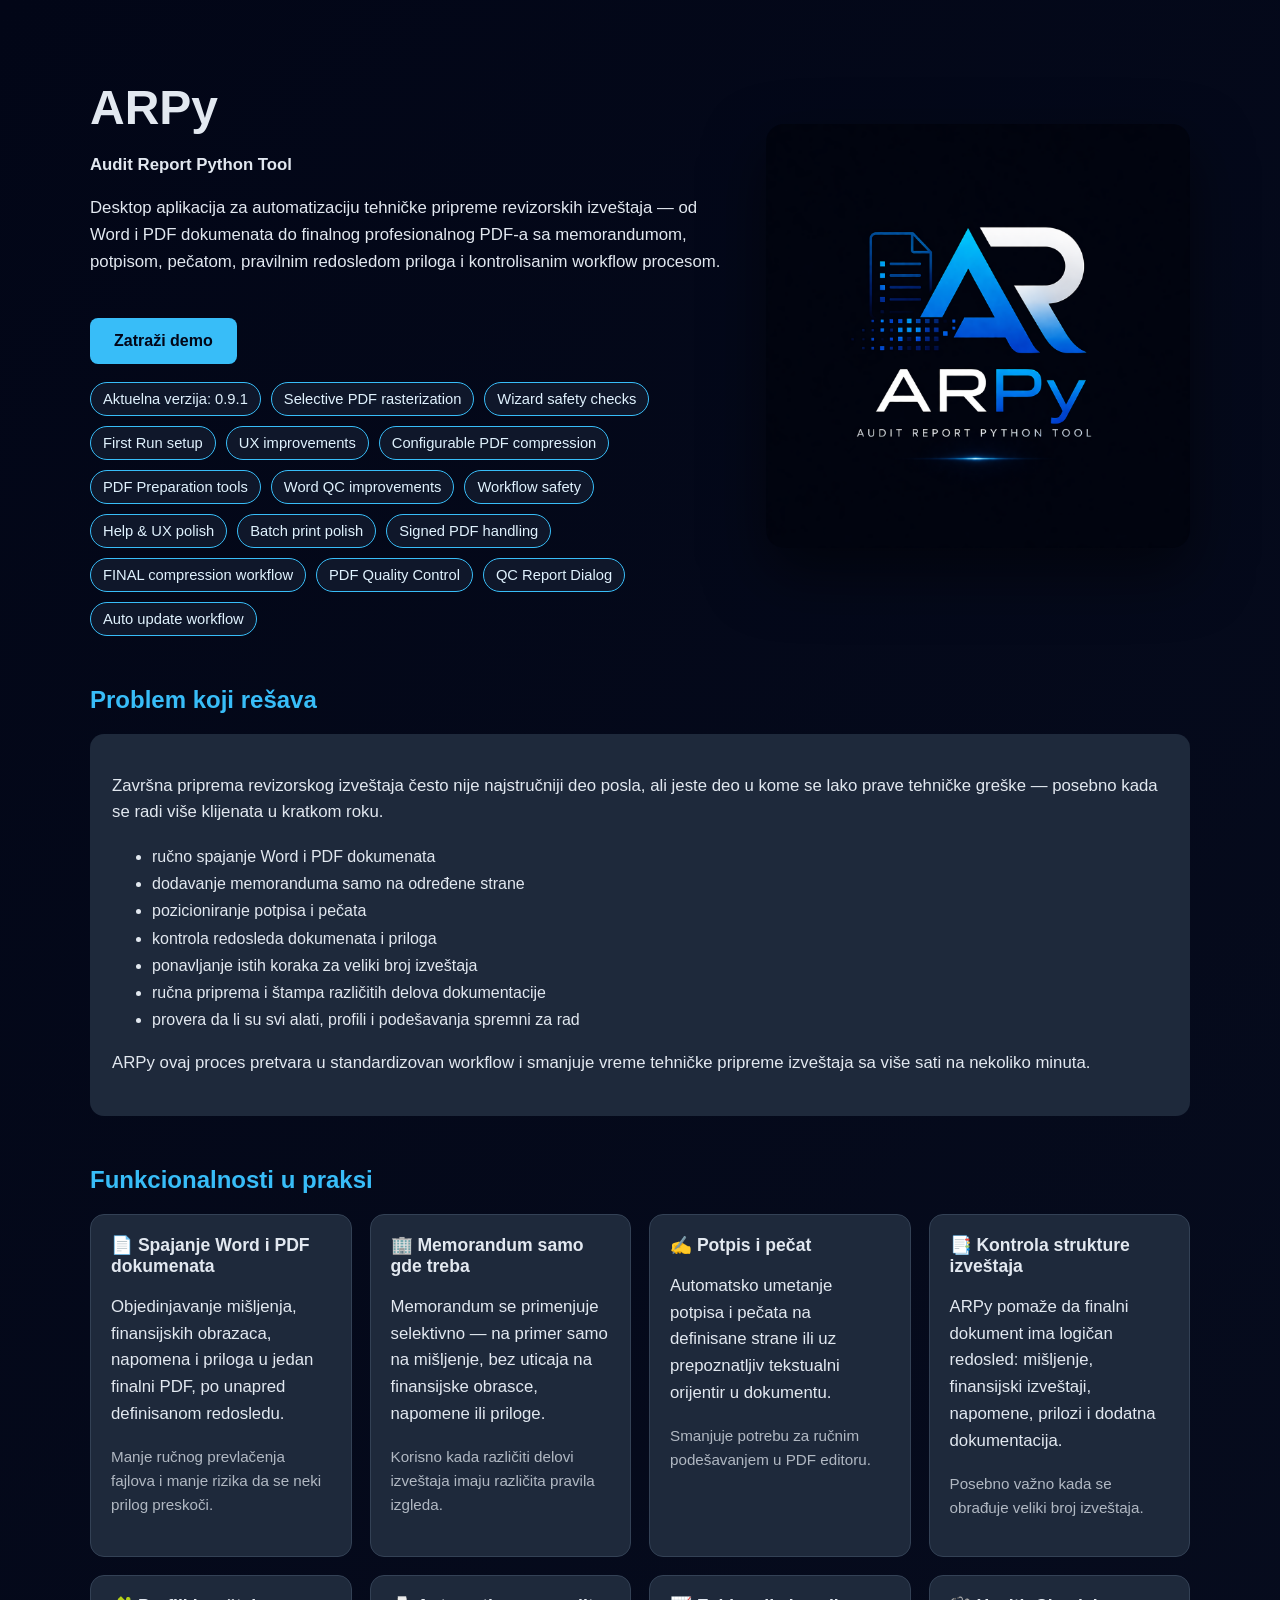
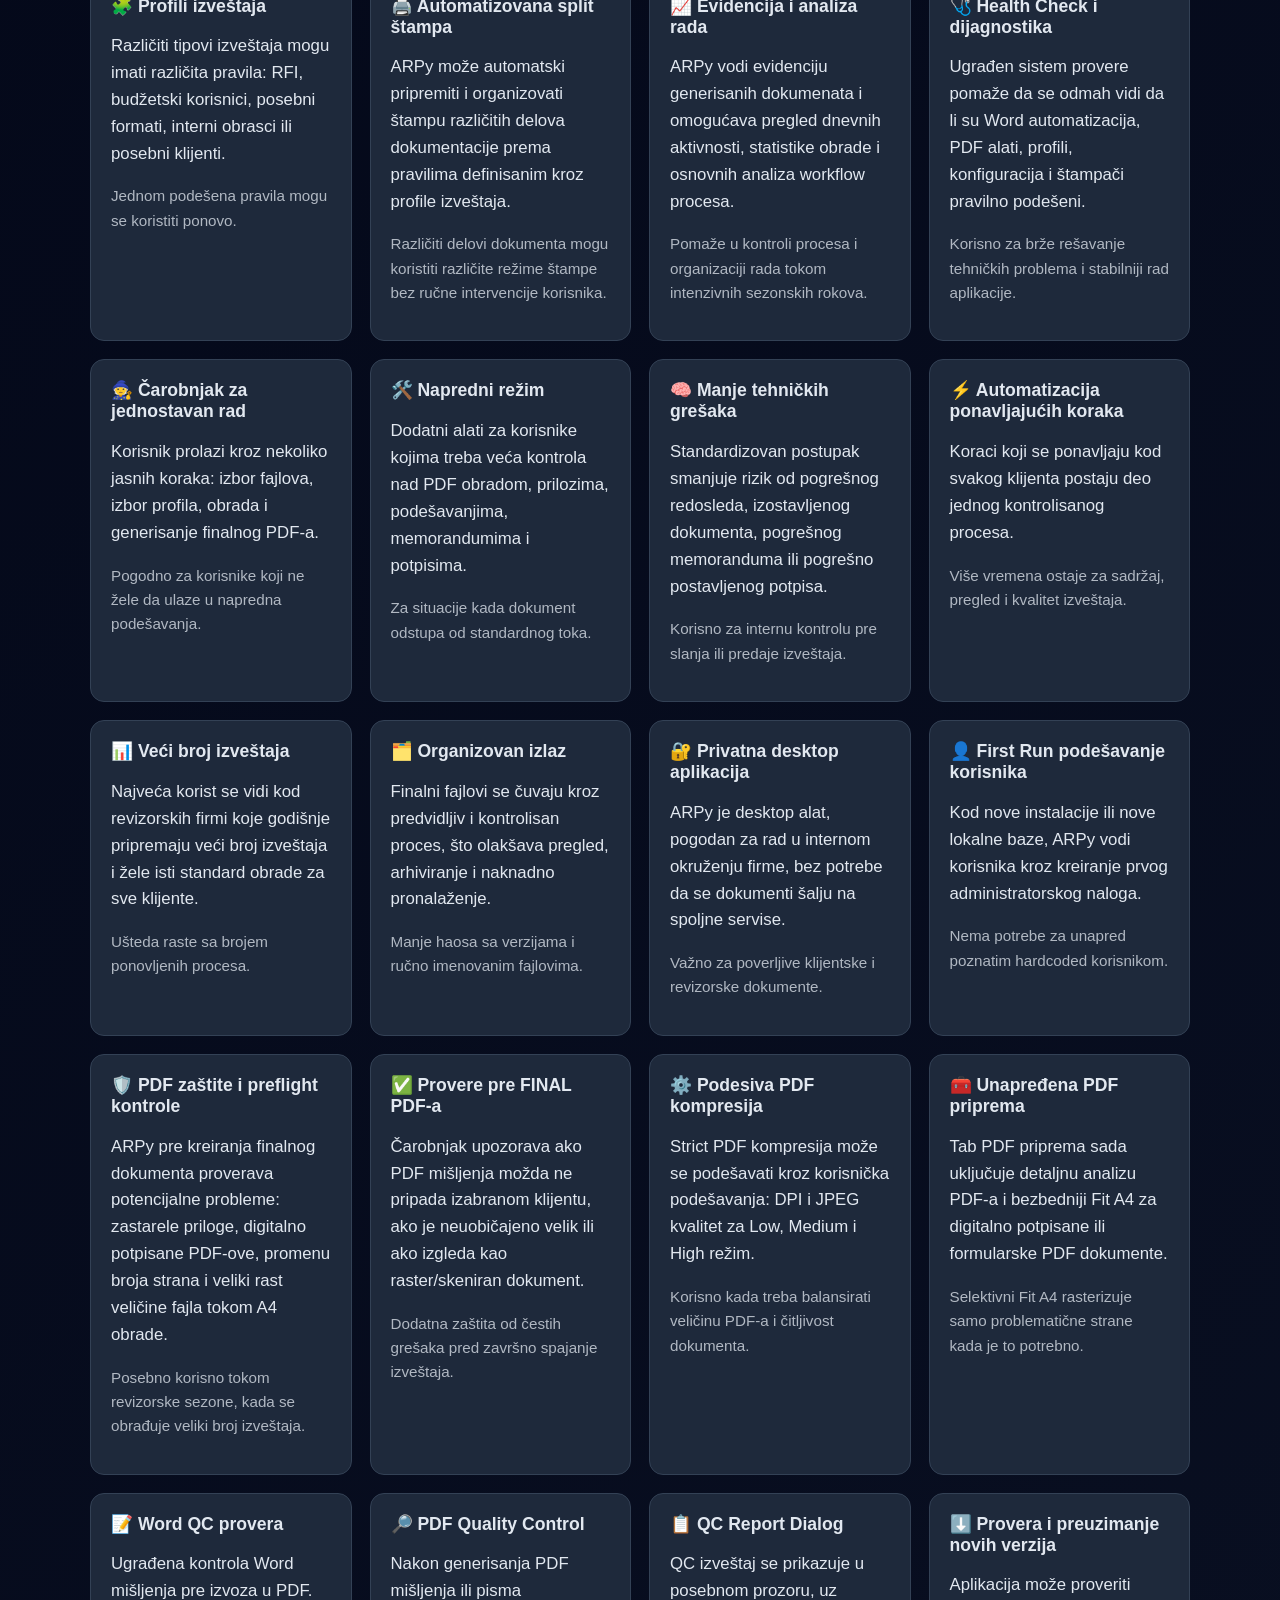
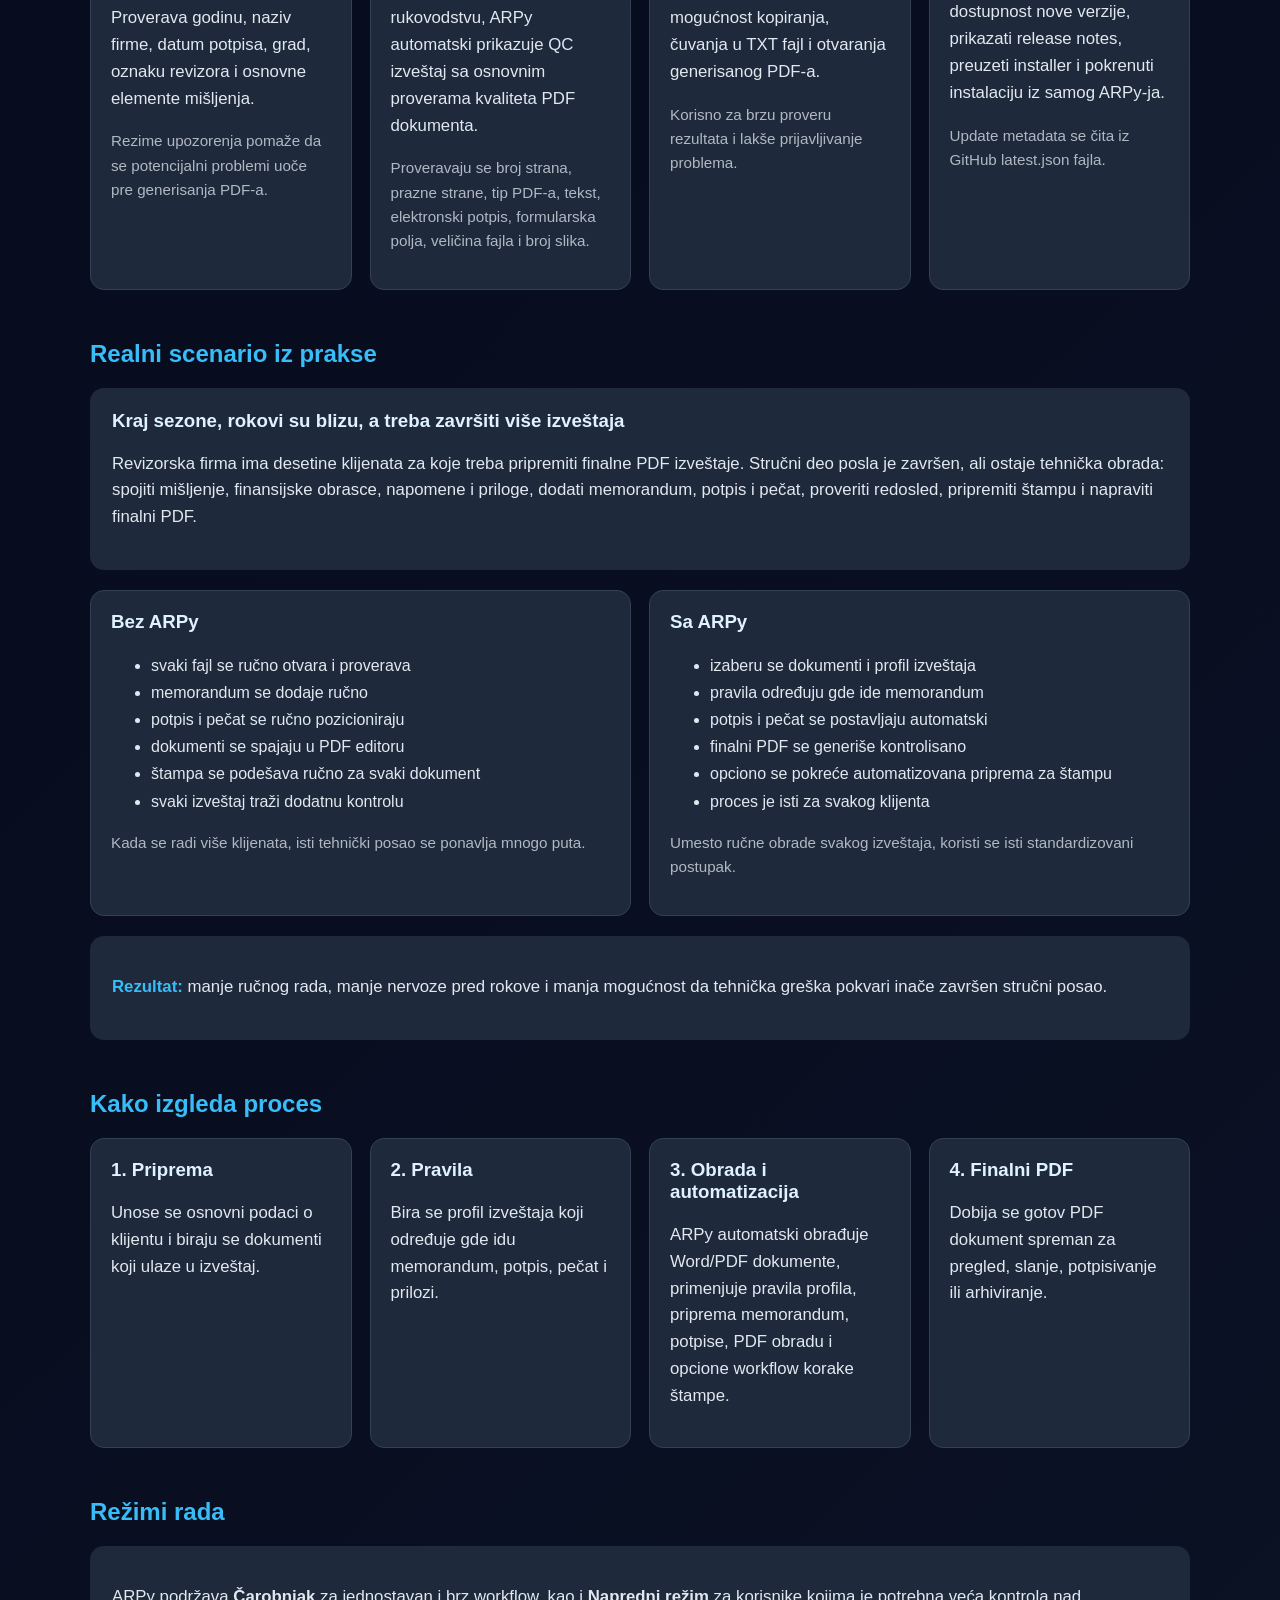
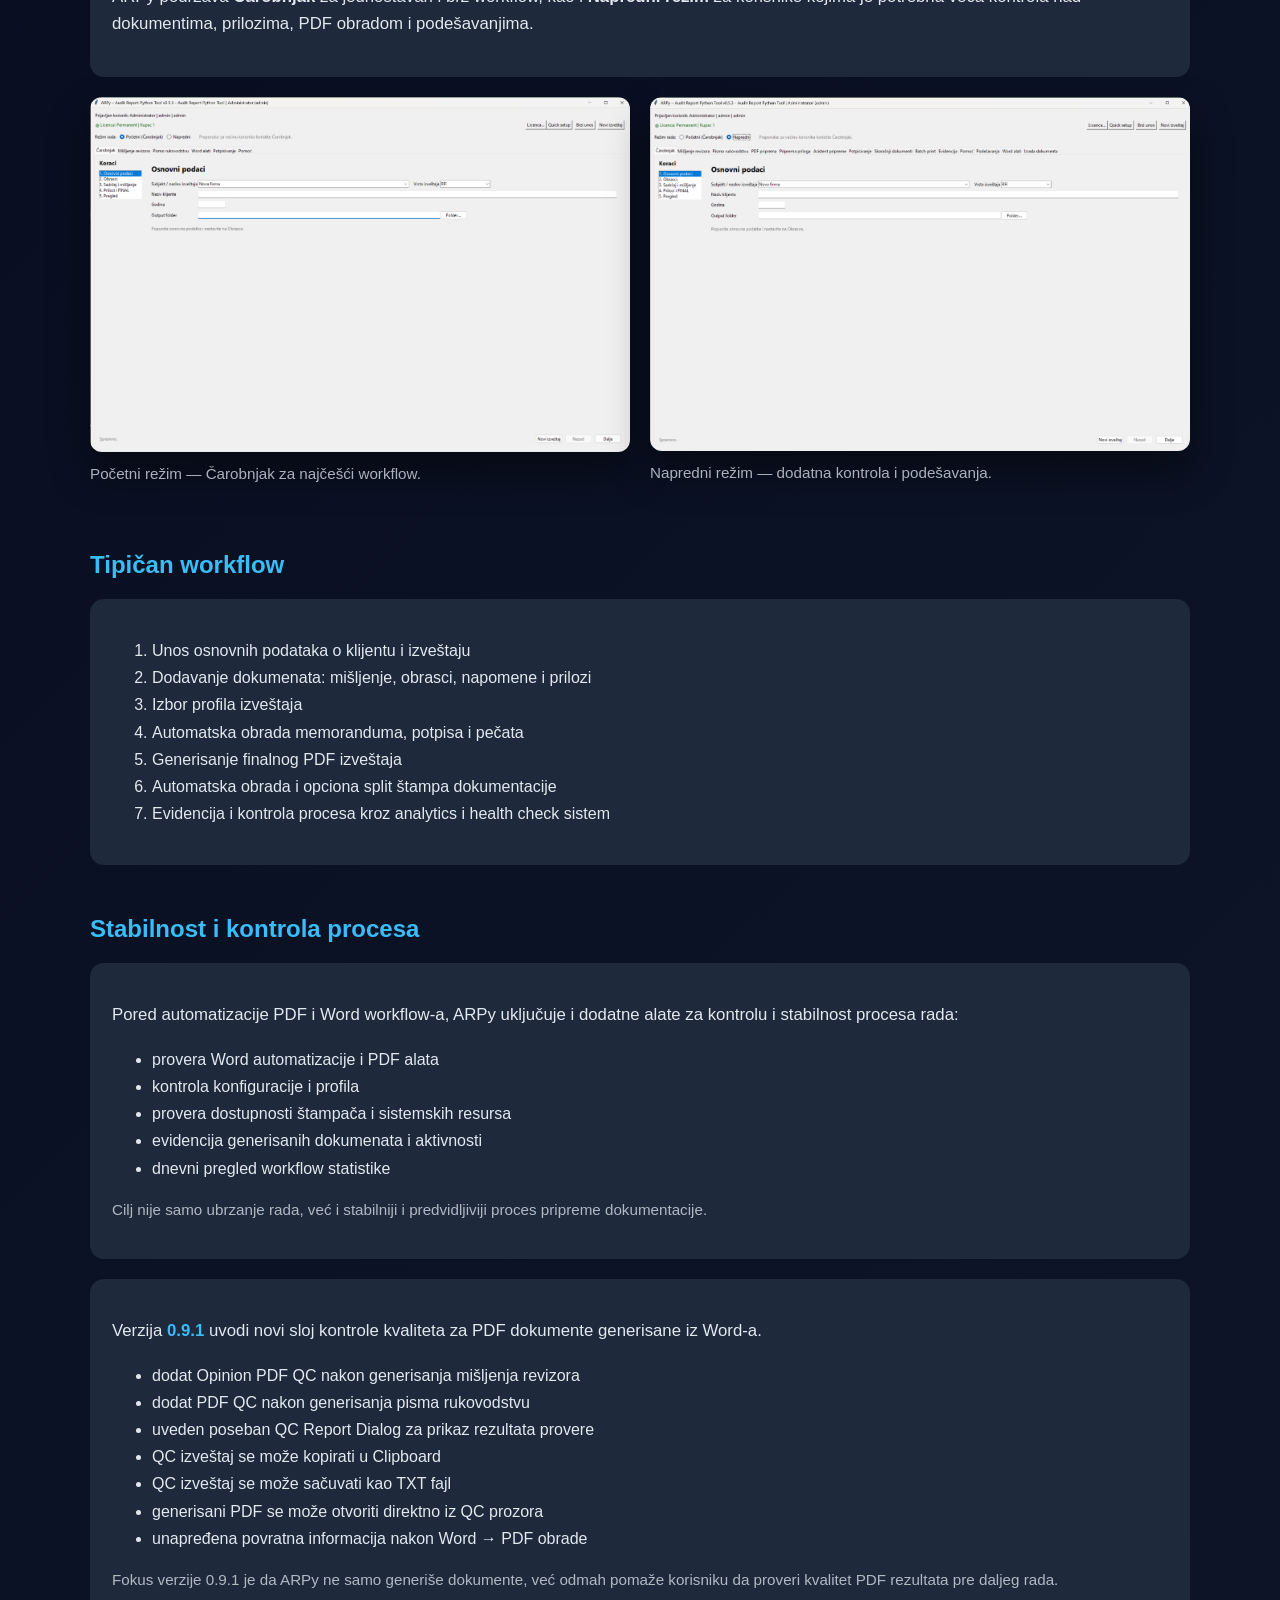
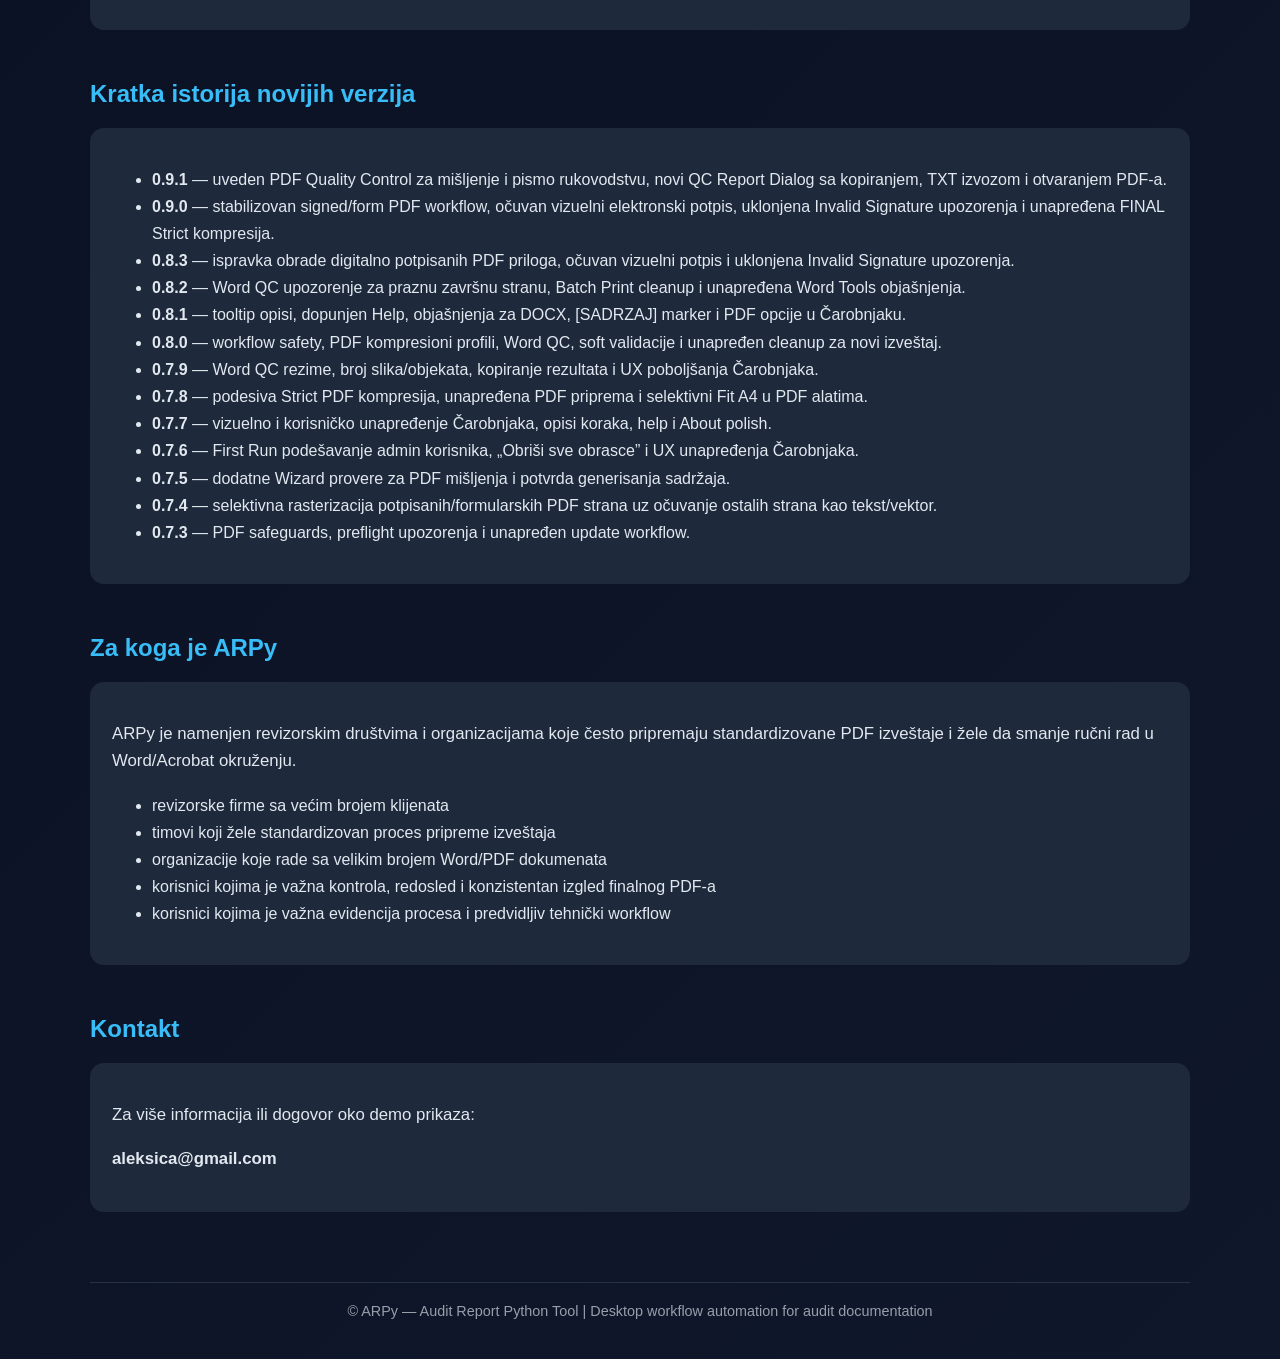
==== commit 0578c10b: "Update index.html to v.0.9.1" ====
--- a/index.html
+++ b/index.html
@@ -184,7 +184,7 @@
       <a href="#kontakt" class="cta">Zatraži demo</a>
 
       <div class="badge-row">
-        <span class="badge">Aktuelna verzija: 0.9.0</span>
+        <span class="badge">Aktuelna verzija: 0.9.1</span>
         <span class="badge">Selective PDF rasterization</span>
         <span class="badge">Wizard safety checks</span>
         <span class="badge">First Run setup</span>
@@ -197,6 +197,8 @@
         <span class="badge">Batch print polish</span>
         <span class="badge">Signed PDF handling</span>
         <span class="badge">FINAL compression workflow</span>
+        <span class="badge">PDF Quality Control</span>
+      <span class="badge">QC Report Dialog</span>
         <span class="badge">Auto update workflow</span>
       </div>
     </div>
@@ -432,6 +434,29 @@
     <p class="note">
       Rezime upozorenja pomaže da se potencijalni problemi uoče pre generisanja PDF-a.
     </p>
+</div>
+
+    <div class="feature">
+  <strong>🔎 PDF Quality Control</strong>
+  <p>
+    Nakon generisanja PDF mišljenja ili pisma rukovodstvu, ARPy automatski prikazuje
+    QC izveštaj sa osnovnim proverama kvaliteta PDF dokumenta.
+  </p>
+  <p class="note">
+    Proveravaju se broj strana, prazne strane, tip PDF-a, tekst, elektronski potpis,
+    formularska polja, veličina fajla i broj slika.
+  </p>
+</div>
+
+<div class="feature">
+  <strong>📋 QC Report Dialog</strong>
+  <p>
+    QC izveštaj se prikazuje u posebnom prozoru, uz mogućnost kopiranja,
+    čuvanja u TXT fajl i otvaranja generisanog PDF-a.
+  </p>
+  <p class="note">
+    Korisno za brzu proveru rezultata i lakše prijavljivanje problema.
+  </p>
 </div>
     
     <div class="feature">
@@ -586,34 +611,32 @@
     </p>
   </div>
 
-  <h2>Novosti u verziji 0.9.0</h2>
-
-<div class="box">
+  <div class="box">
   <p>
-    Verzija <span class="highlight">0.9.0</span> donosi značajno unapređenje
-    PDF workflow-a, posebno kod digitalno potpisanih i formularskih PDF dokumenata.
+    Verzija <span class="highlight">0.9.1</span> uvodi novi sloj kontrole kvaliteta
+    za PDF dokumente generisane iz Word-a.
   </p>
 
   <ul>
-    <li>ispravljena obrada digitalno potpisanih i formularskih PDF obrazaca pre spajanja u Prilozi PDF</li>
-    <li>sačuvan vizuelni prikaz elektronskog potpisa nakon flatten/raster obrade</li>
-    <li>uklonjena pojava „Invalid Signature” upozorenja u generisanim Prilozima i FINAL PDF-u</li>
-    <li>ispravljena logika FINAL PDF optimizacije i Strict kompresije</li>
-    <li>Strict kompresija sada radi nad stvarno generisanim FINAL PDF dokumentom</li>
-    <li>Strict kompresija automatski uključuje opciju „Optimizuj FINAL PDF”</li>
-    <li>Low / Medium / High režimi aktivni su samo kada je uključena Strict kompresija</li>
+    <li>dodat Opinion PDF QC nakon generisanja mišljenja revizora</li>
+    <li>dodat PDF QC nakon generisanja pisma rukovodstvu</li>
+    <li>uveden poseban QC Report Dialog za prikaz rezultata provere</li>
+    <li>QC izveštaj se može kopirati u Clipboard</li>
+    <li>QC izveštaj se može sačuvati kao TXT fajl</li>
+    <li>generisani PDF se može otvoriti direktno iz QC prozora</li>
+    <li>unapređena povratna informacija nakon Word → PDF obrade</li>
   </ul>
 
   <p class="note">
-    Fokus verzije 0.9.0 je stabilniji rad sa elektronski potpisanim PDF prilozima,
-    pouzdanija kompresija velikih FINAL PDF fajlova i jasniji workflow u Čarobnjaku.
+    Fokus verzije 0.9.1 je da ARPy ne samo generiše dokumente,
+    već odmah pomaže korisniku da proveri kvalitet PDF rezultata pre daljeg rada.
   </p>
 </div>
-
   <h2>Kratka istorija novijih verzija</h2>
 
   <div class="box">
     <ul>
+      <li><strong>0.9.1</strong> — uveden PDF Quality Control za mišljenje i pismo rukovodstvu, novi QC Report Dialog sa kopiranjem, TXT izvozom i otvaranjem PDF-a.</li>
       <li><strong>0.9.0</strong> — stabilizovan signed/form PDF workflow, očuvan vizuelni elektronski potpis, uklonjena Invalid Signature upozorenja i unapređena FINAL Strict kompresija.</li>
       <li><strong>0.8.3</strong> — ispravka obrade digitalno potpisanih PDF priloga, očuvan vizuelni potpis i uklonjena Invalid Signature upozorenja.</li>
       <li><strong>0.8.2</strong> — Word QC upozorenje za praznu završnu stranu, Batch Print cleanup i unapređena Word Tools objašnjenja.</li>
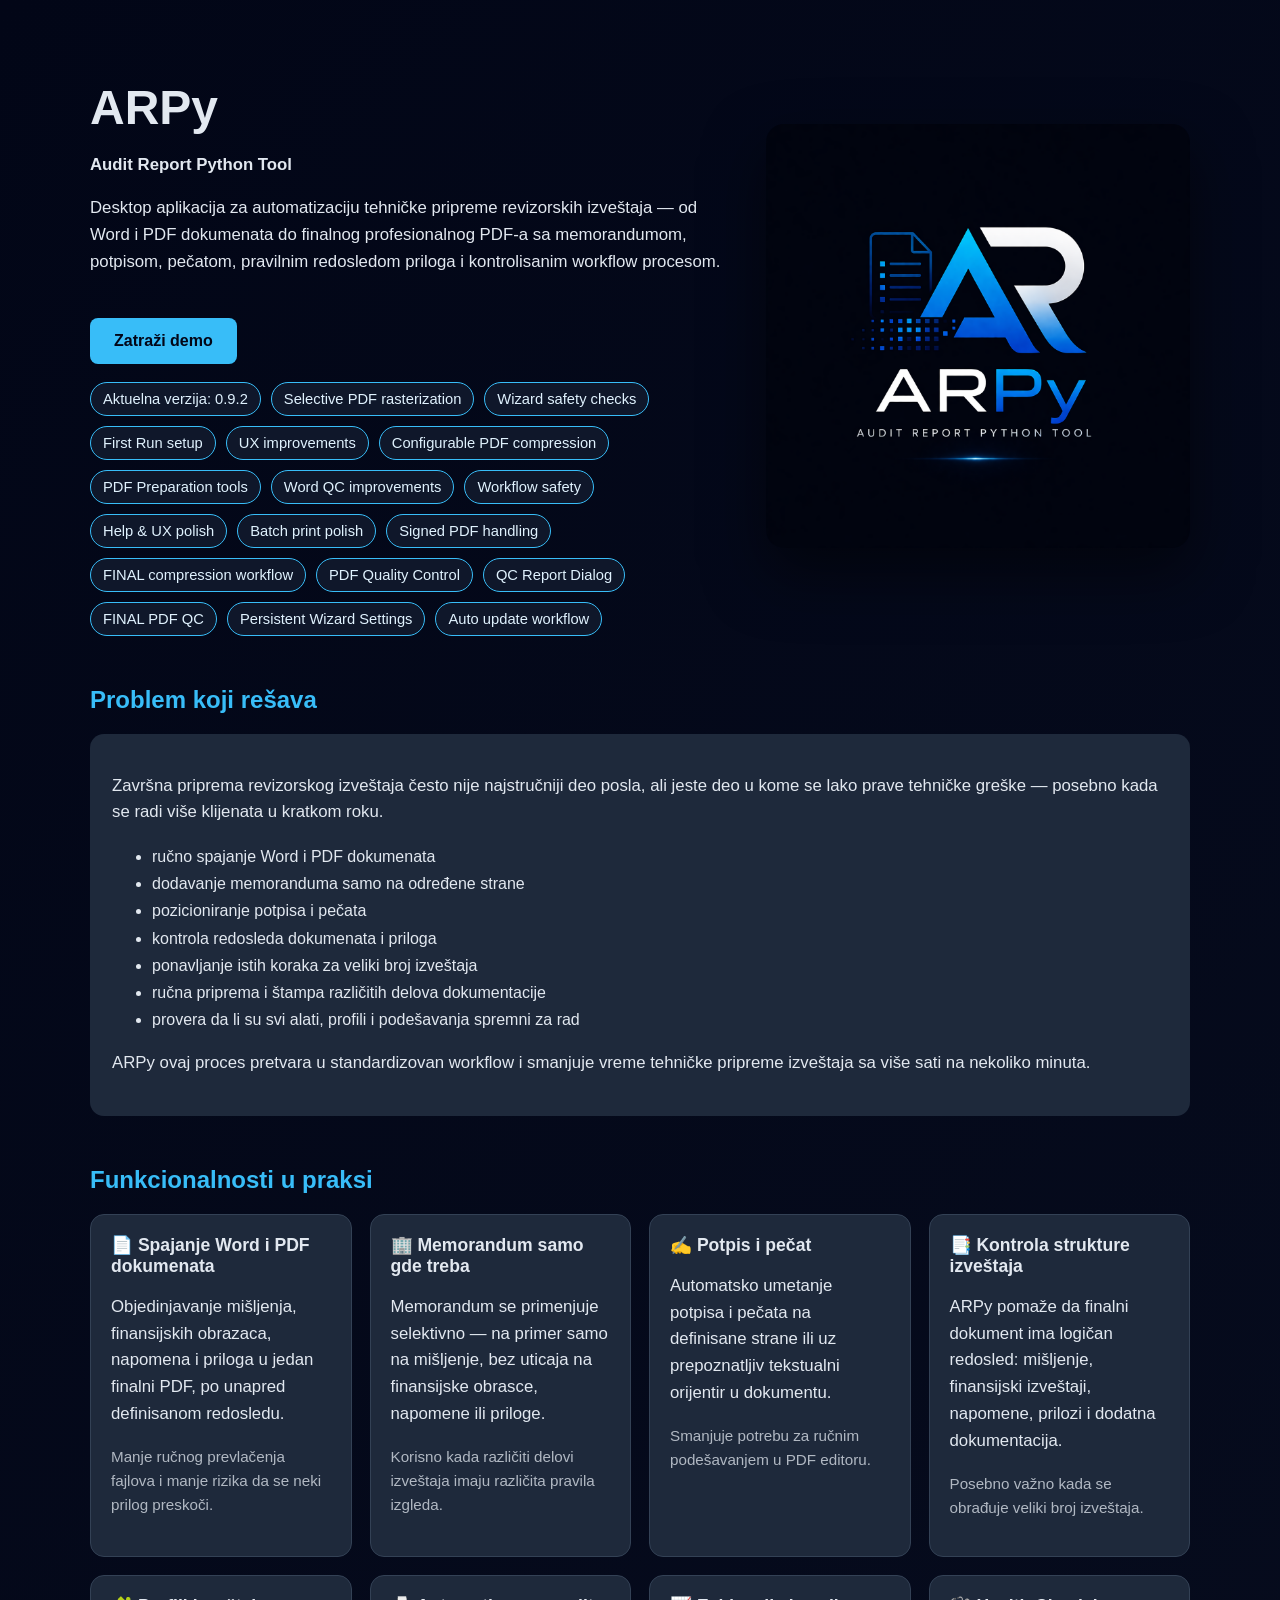
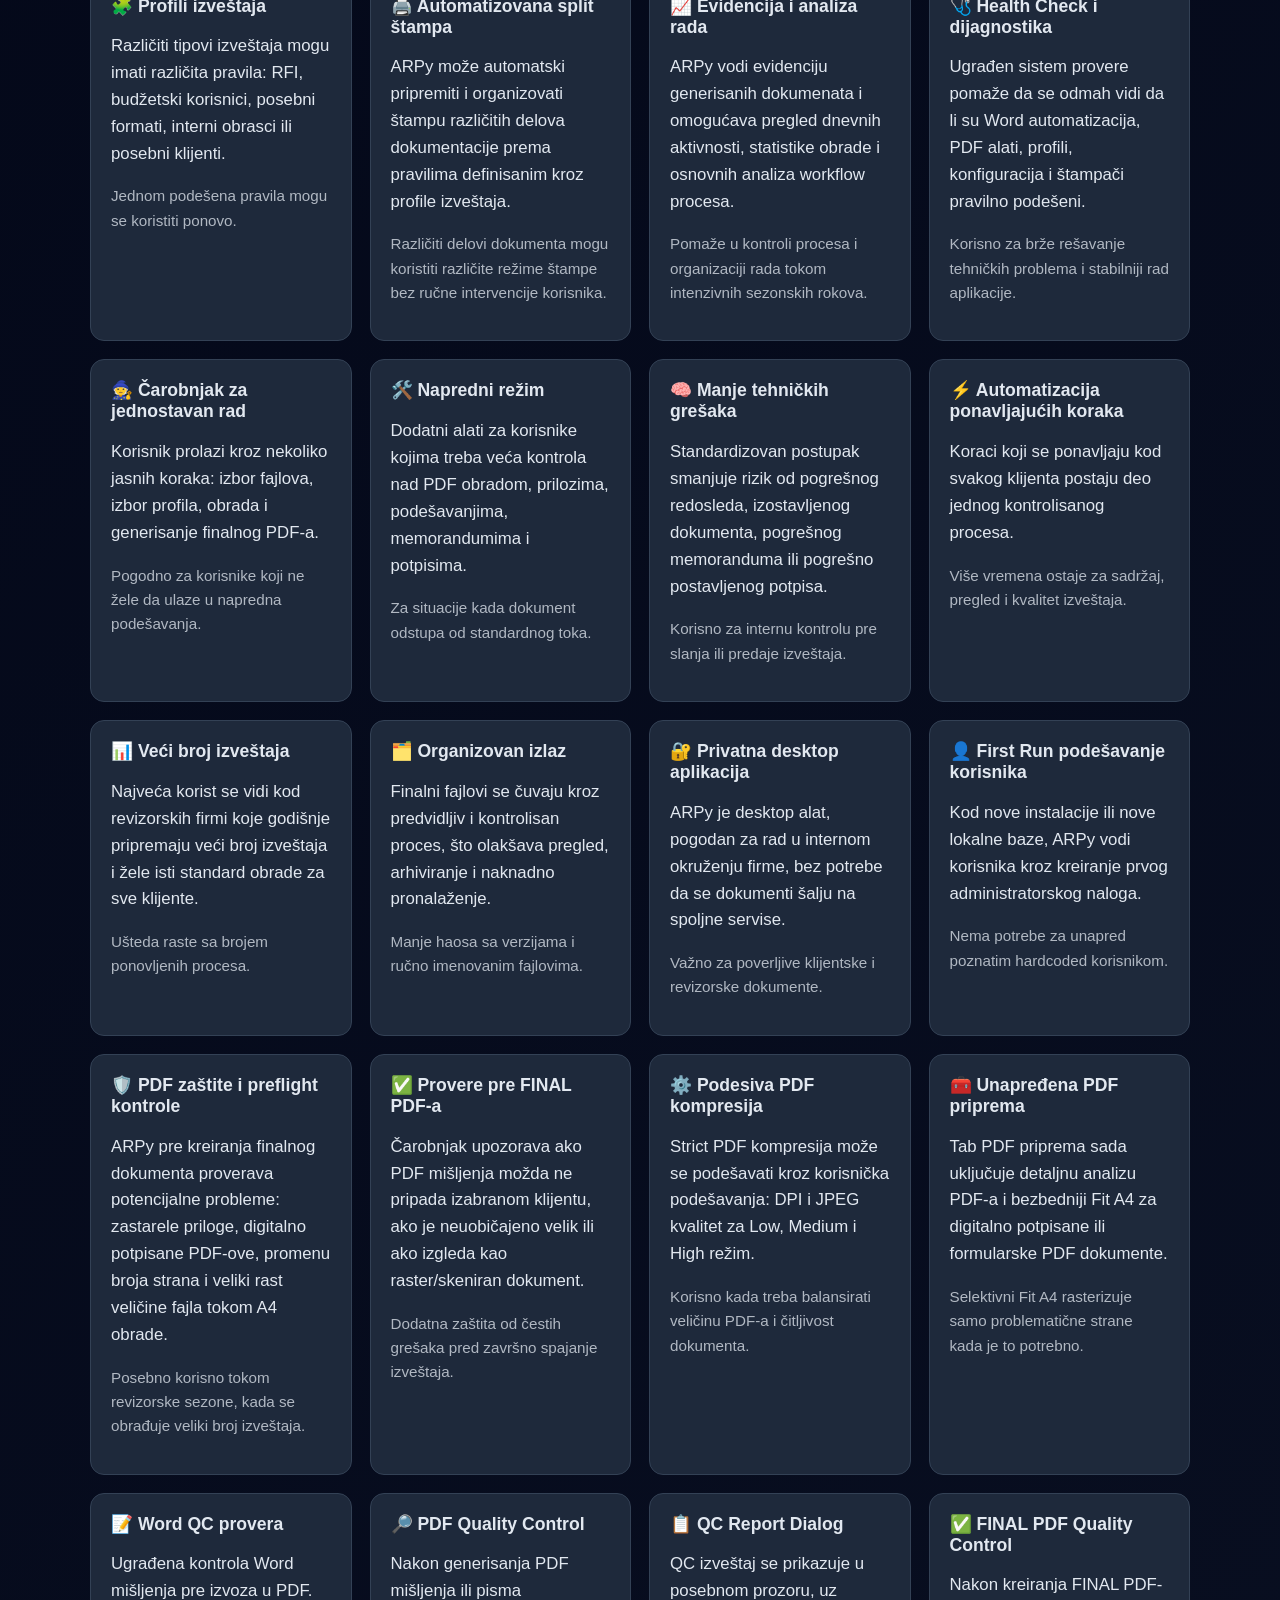
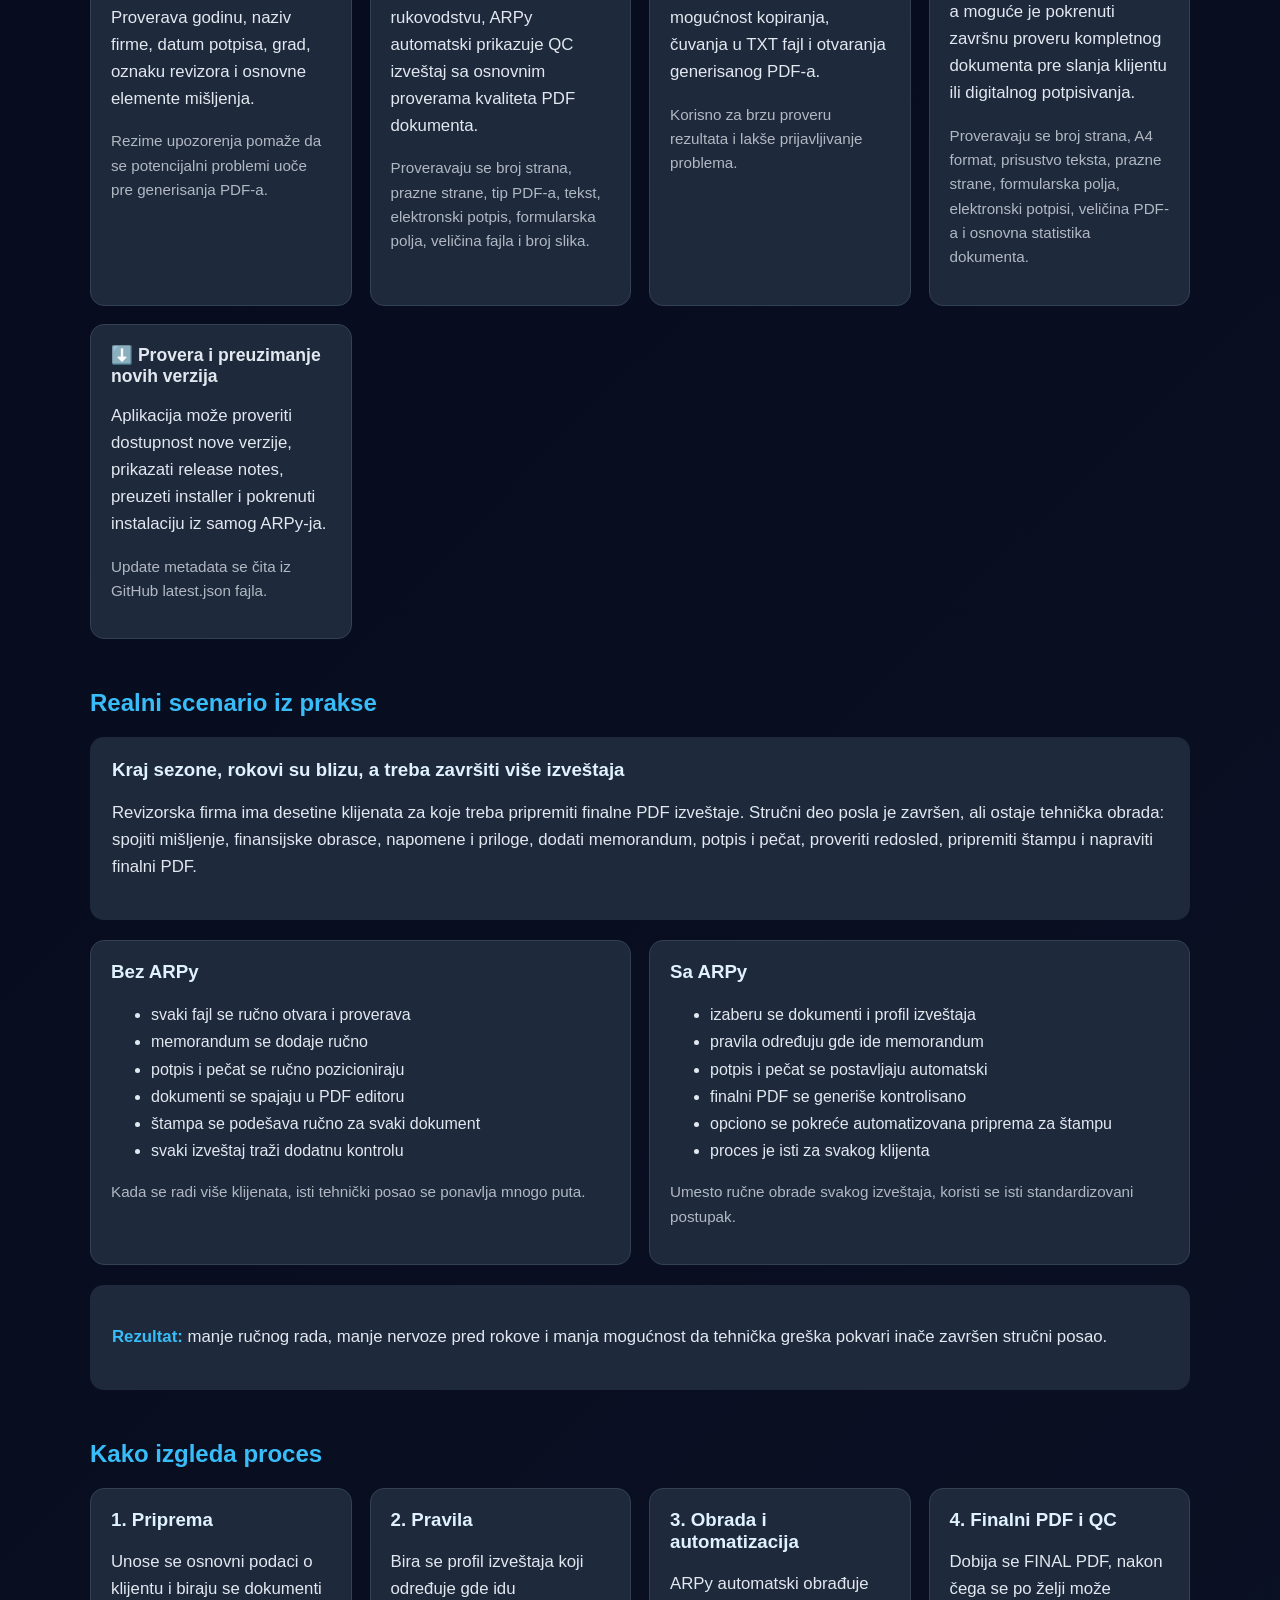
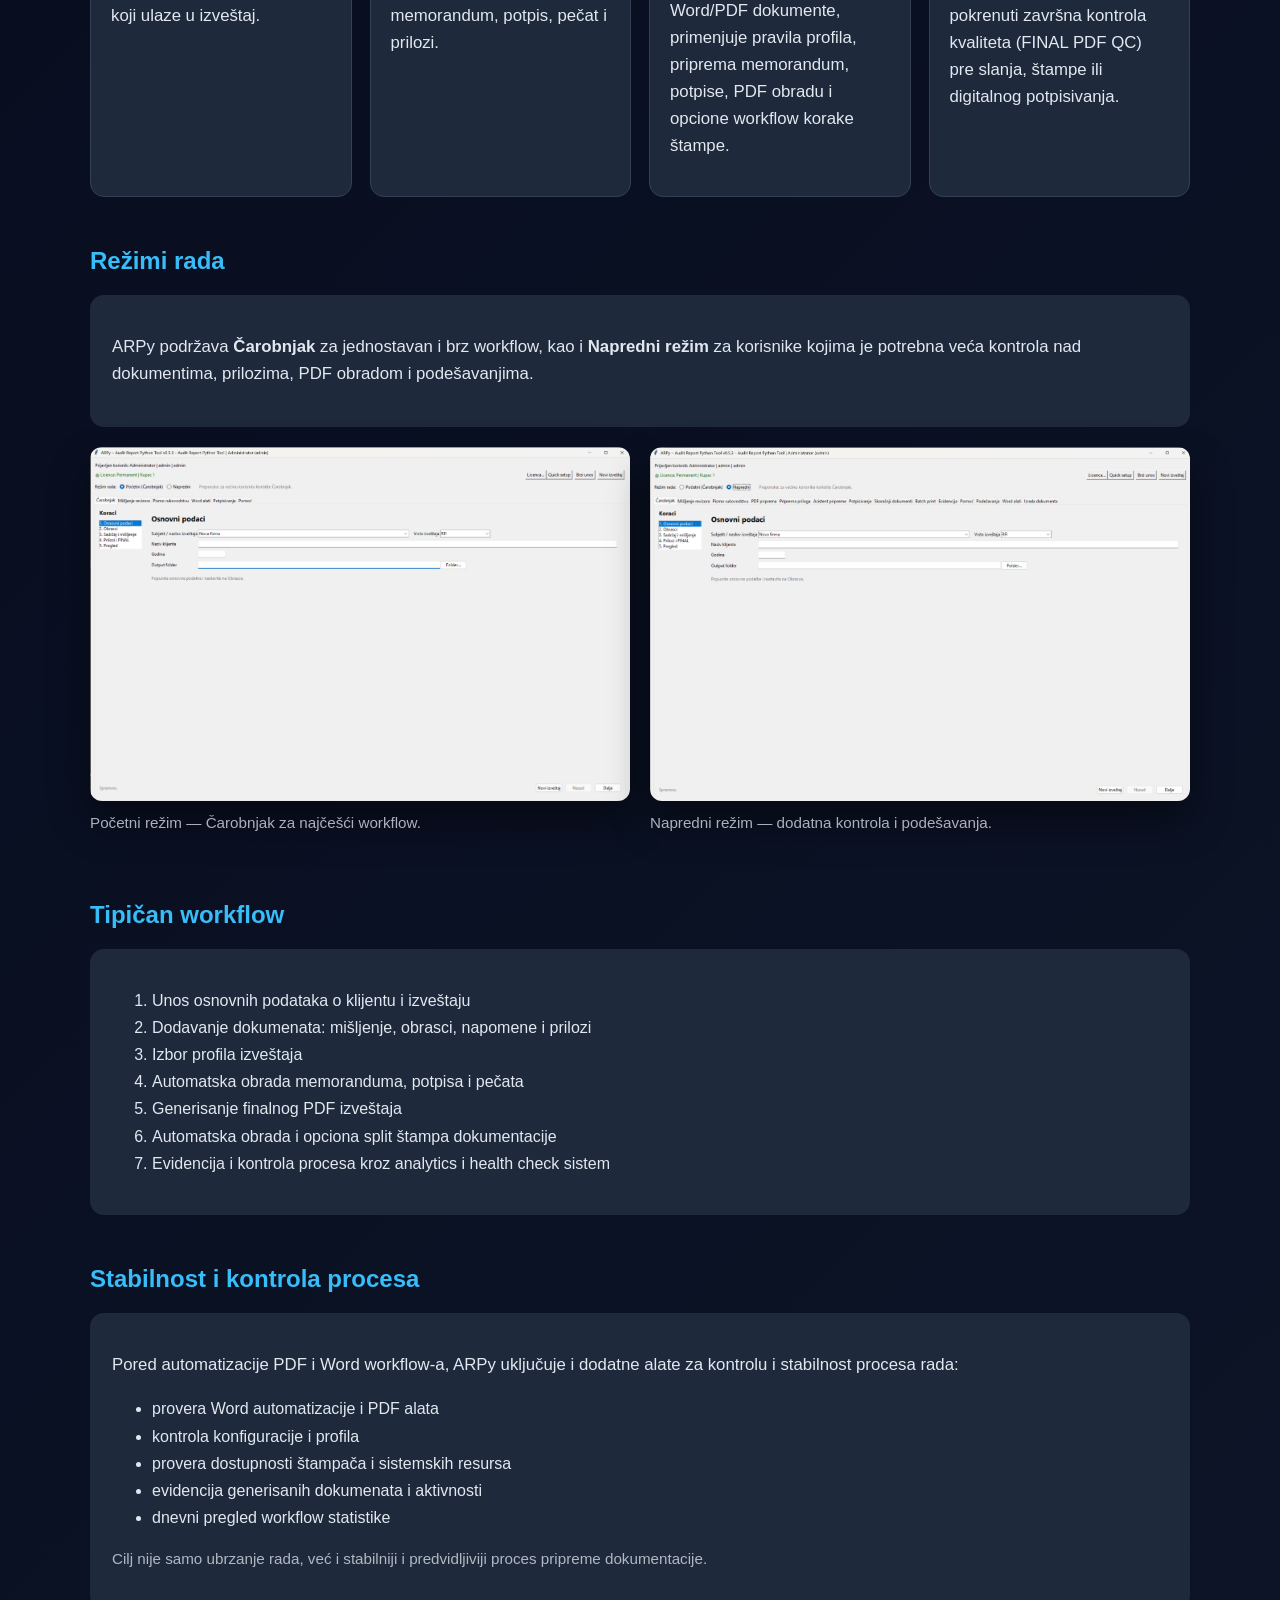
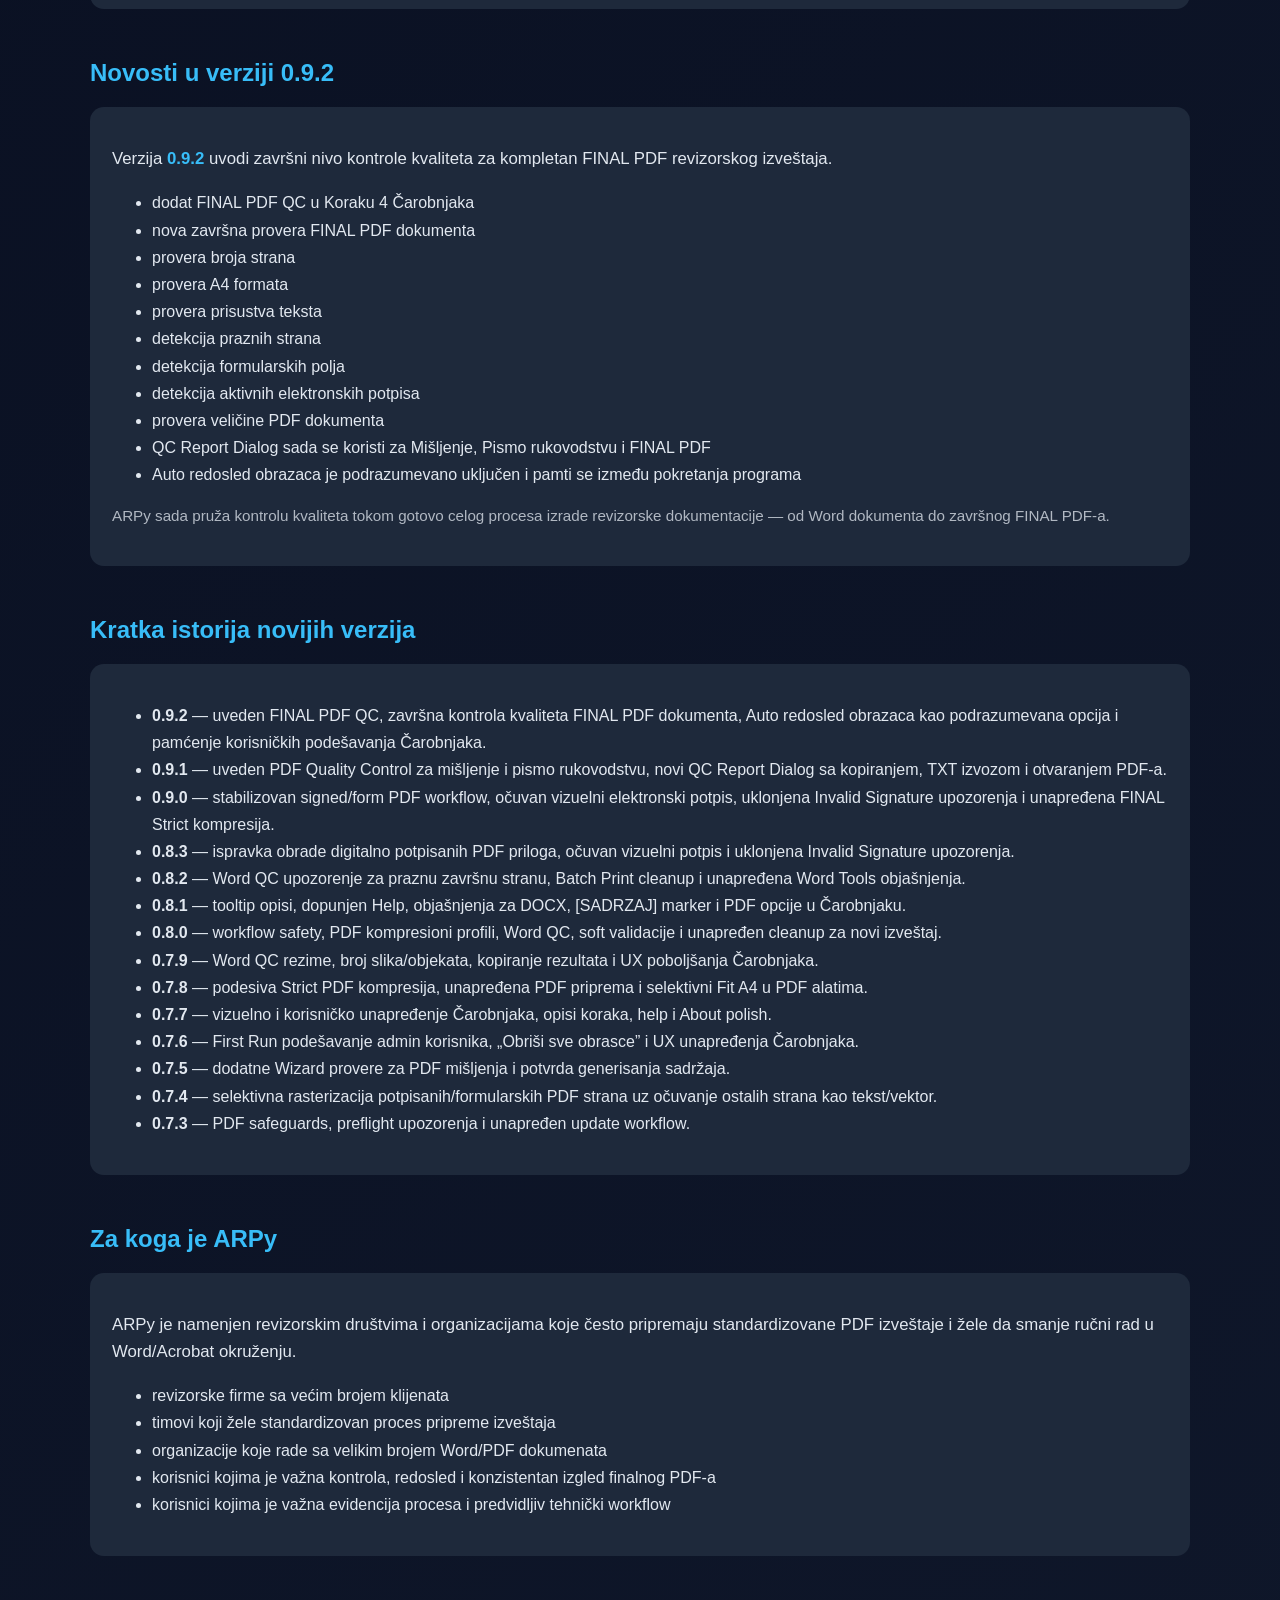
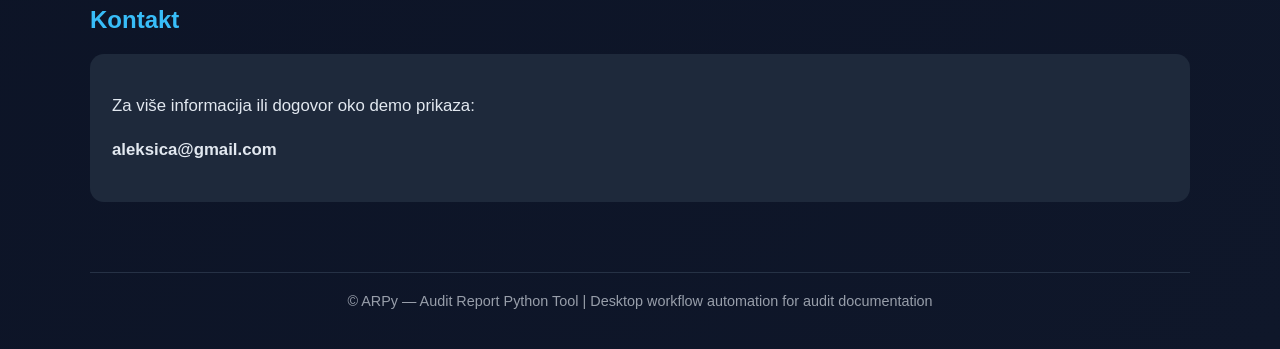
==== commit b8dafab8: "Update index.html to v.0.9.2" ====
--- a/index.html
+++ b/index.html
@@ -184,7 +184,7 @@
       <a href="#kontakt" class="cta">Zatraži demo</a>
 
       <div class="badge-row">
-        <span class="badge">Aktuelna verzija: 0.9.1</span>
+       <span class="badge">Aktuelna verzija: 0.9.2</span>
         <span class="badge">Selective PDF rasterization</span>
         <span class="badge">Wizard safety checks</span>
         <span class="badge">First Run setup</span>
@@ -198,7 +198,9 @@
         <span class="badge">Signed PDF handling</span>
         <span class="badge">FINAL compression workflow</span>
         <span class="badge">PDF Quality Control</span>
-      <span class="badge">QC Report Dialog</span>
+        <span class="badge">QC Report Dialog</span>
+        <span class="badge">FINAL PDF QC</span>
+        <span class="badge">Persistent Wizard Settings</span>
         <span class="badge">Auto update workflow</span>
       </div>
     </div>
@@ -456,6 +458,20 @@
   </p>
   <p class="note">
     Korisno za brzu proveru rezultata i lakše prijavljivanje problema.
+  </p>
+</div>
+
+    <div class="feature">
+  <strong>✅ FINAL PDF Quality Control</strong>
+  <p>
+    Nakon kreiranja FINAL PDF-a moguće je pokrenuti završnu proveru kompletnog
+    dokumenta pre slanja klijentu ili digitalnog potpisivanja.
+  </p>
+
+  <p class="note">
+    Proveravaju se broj strana, A4 format, prisustvo teksta,
+    prazne strane, formularska polja, elektronski potpisi,
+    veličina PDF-a i osnovna statistika dokumenta.
   </p>
 </div>
     
@@ -548,8 +564,12 @@
     </div>
 
     <div class="process-card">
-      <h3>4. Finalni PDF</h3>
-      <p>Dobija se gotov PDF dokument spreman za pregled, slanje, potpisivanje ili arhiviranje.</p>
+      <h3>4. Finalni PDF i QC</h3>
+
+<p>
+Dobija se FINAL PDF, nakon čega se po želji može pokrenuti završna
+kontrola kvaliteta (FINAL PDF QC) pre slanja, štampe ili digitalnog potpisivanja.
+</p>
     </div>
 
   </div>
@@ -611,31 +631,54 @@
     </p>
   </div>
 
-  <div class="box">
-  <p>
-    Verzija <span class="highlight">0.9.1</span> uvodi novi sloj kontrole kvaliteta
-    za PDF dokumente generisane iz Word-a.
-  </p>
-
-  <ul>
-    <li>dodat Opinion PDF QC nakon generisanja mišljenja revizora</li>
-    <li>dodat PDF QC nakon generisanja pisma rukovodstvu</li>
-    <li>uveden poseban QC Report Dialog za prikaz rezultata provere</li>
-    <li>QC izveštaj se može kopirati u Clipboard</li>
-    <li>QC izveštaj se može sačuvati kao TXT fajl</li>
-    <li>generisani PDF se može otvoriti direktno iz QC prozora</li>
-    <li>unapređena povratna informacija nakon Word → PDF obrade</li>
-  </ul>
-
-  <p class="note">
-    Fokus verzije 0.9.1 je da ARPy ne samo generiše dokumente,
-    već odmah pomaže korisniku da proveri kvalitet PDF rezultata pre daljeg rada.
-  </p>
+  <h2>Novosti u verziji 0.9.2</h2>
+
+<div class="box">
+
+<p>
+Verzija <span class="highlight">0.9.2</span> uvodi završni nivo kontrole kvaliteta
+za kompletan FINAL PDF revizorskog izveštaja.
+</p>
+
+<ul>
+
+<li>dodat FINAL PDF QC u Koraku 4 Čarobnjaka</li>
+
+<li>nova završna provera FINAL PDF dokumenta</li>
+
+<li>provera broja strana</li>
+
+<li>provera A4 formata</li>
+
+<li>provera prisustva teksta</li>
+
+<li>detekcija praznih strana</li>
+
+<li>detekcija formularskih polja</li>
+
+<li>detekcija aktivnih elektronskih potpisa</li>
+
+<li>provera veličine PDF dokumenta</li>
+
+<li>QC Report Dialog sada se koristi za Mišljenje, Pismo rukovodstvu i FINAL PDF</li>
+
+<li>Auto redosled obrazaca je podrazumevano uključen i pamti se između pokretanja programa</li>
+
+</ul>
+
+<p class="note">
+
+ARPy sada pruža kontrolu kvaliteta tokom gotovo celog procesa izrade
+revizorske dokumentacije — od Word dokumenta do završnog FINAL PDF-a.
+
+</p>
+
 </div>
   <h2>Kratka istorija novijih verzija</h2>
 
   <div class="box">
     <ul>
+      <li><strong>0.9.2</strong> — uveden FINAL PDF QC, završna kontrola kvaliteta FINAL PDF dokumenta, Auto redosled obrazaca kao podrazumevana opcija i pamćenje korisničkih podešavanja Čarobnjaka.</li>
       <li><strong>0.9.1</strong> — uveden PDF Quality Control za mišljenje i pismo rukovodstvu, novi QC Report Dialog sa kopiranjem, TXT izvozom i otvaranjem PDF-a.</li>
       <li><strong>0.9.0</strong> — stabilizovan signed/form PDF workflow, očuvan vizuelni elektronski potpis, uklonjena Invalid Signature upozorenja i unapređena FINAL Strict kompresija.</li>
       <li><strong>0.8.3</strong> — ispravka obrade digitalno potpisanih PDF priloga, očuvan vizuelni potpis i uklonjena Invalid Signature upozorenja.</li>
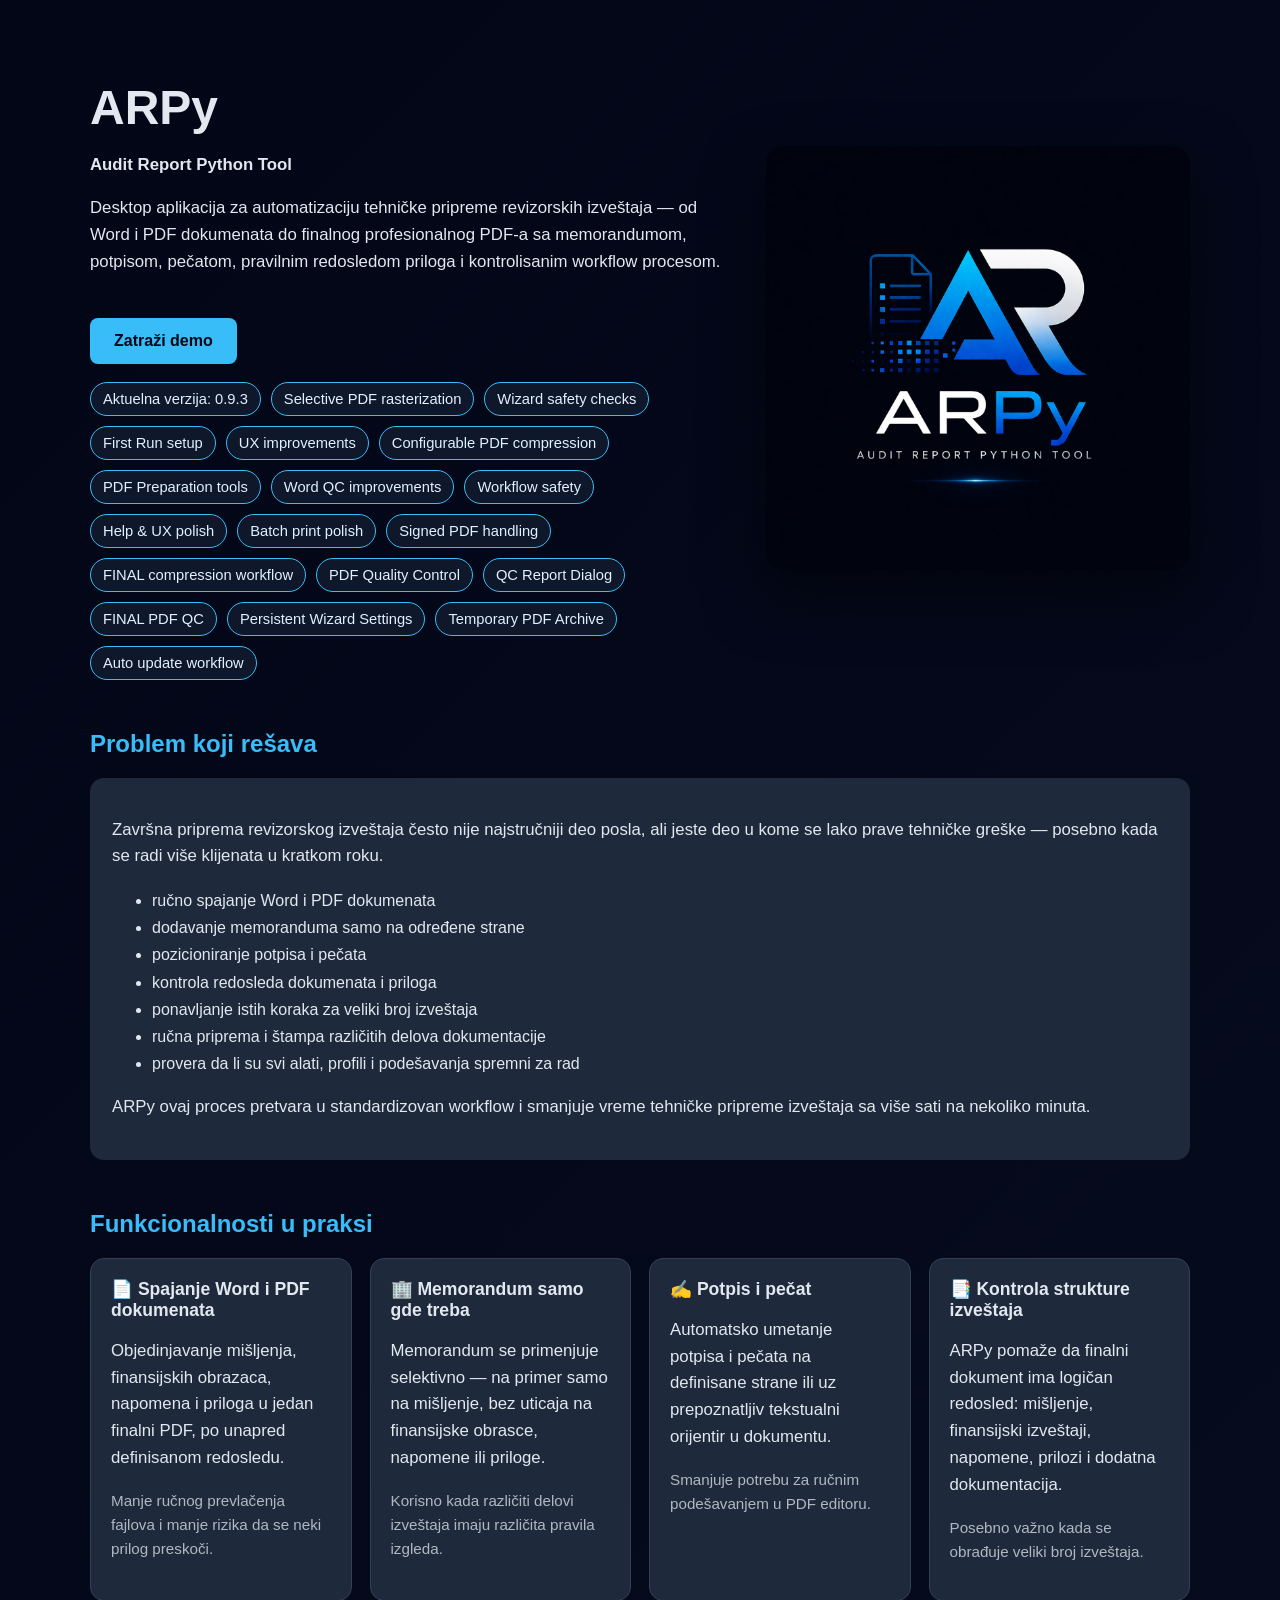
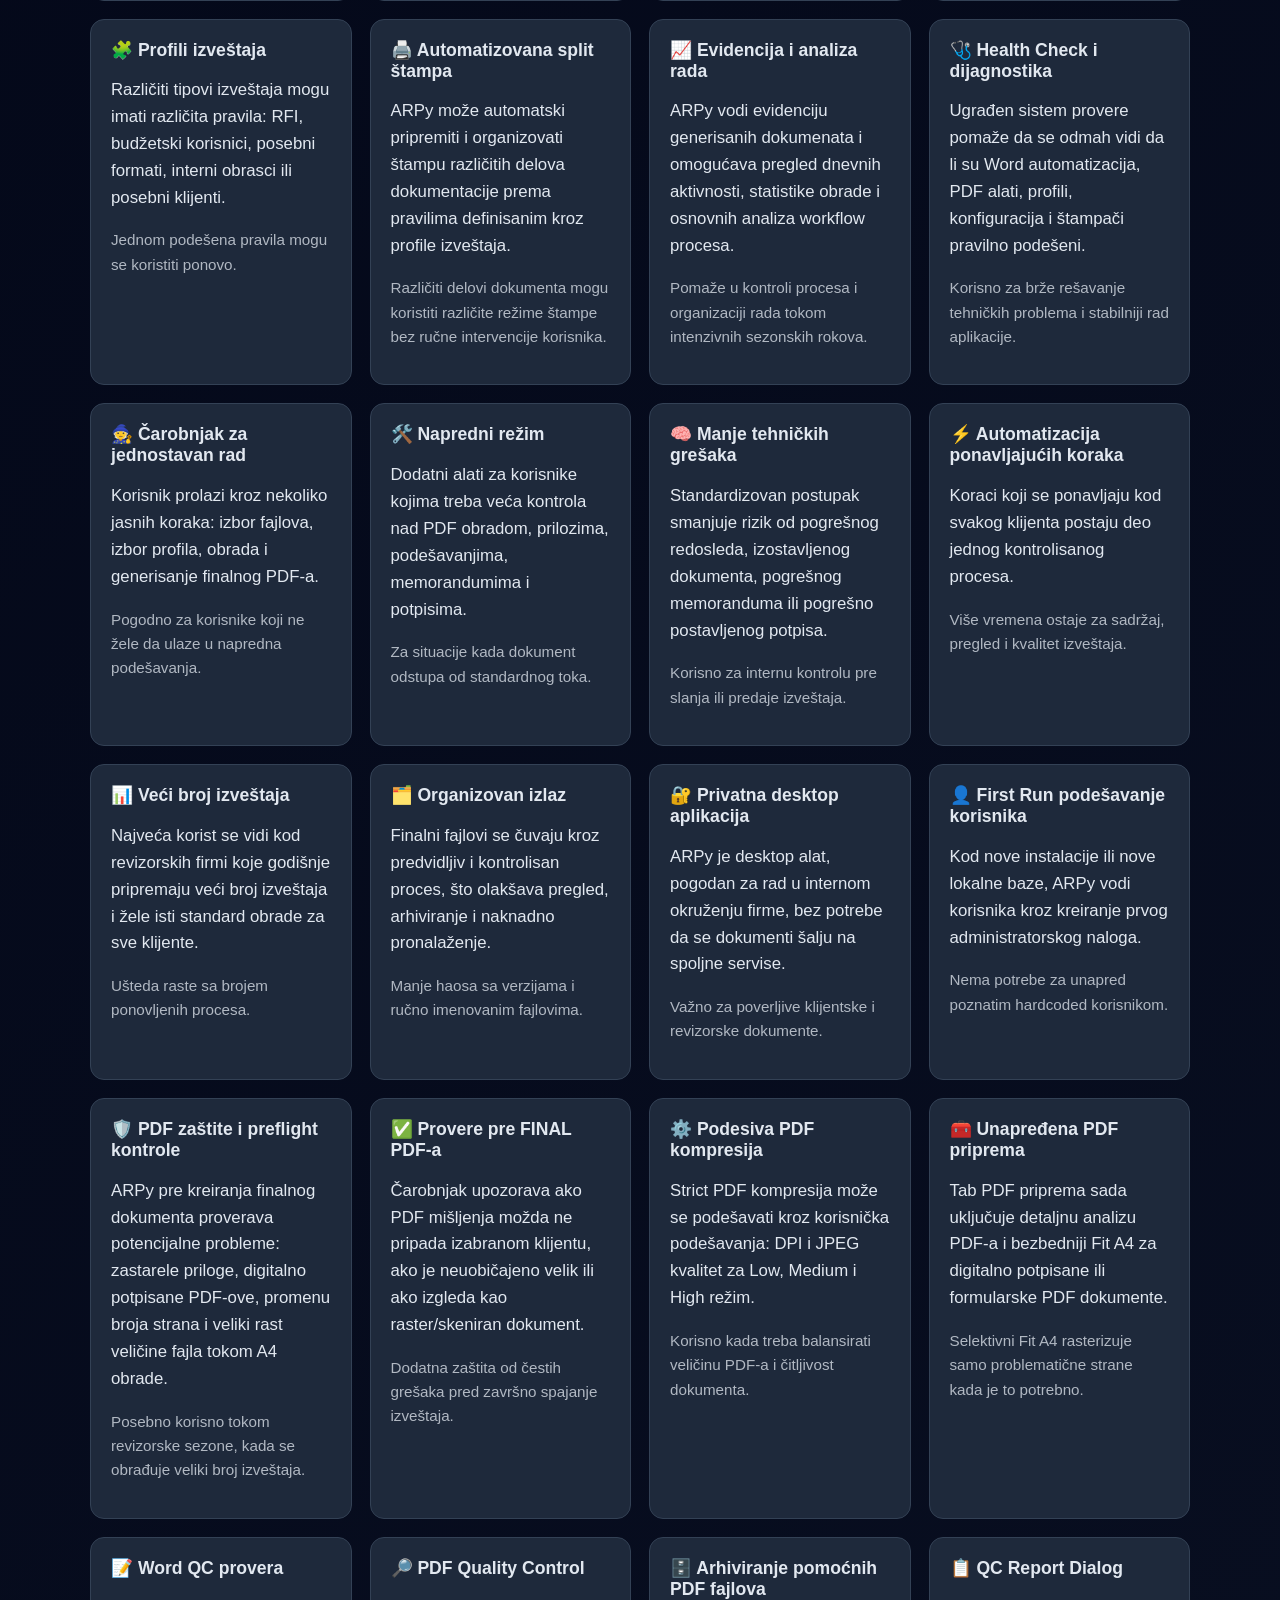
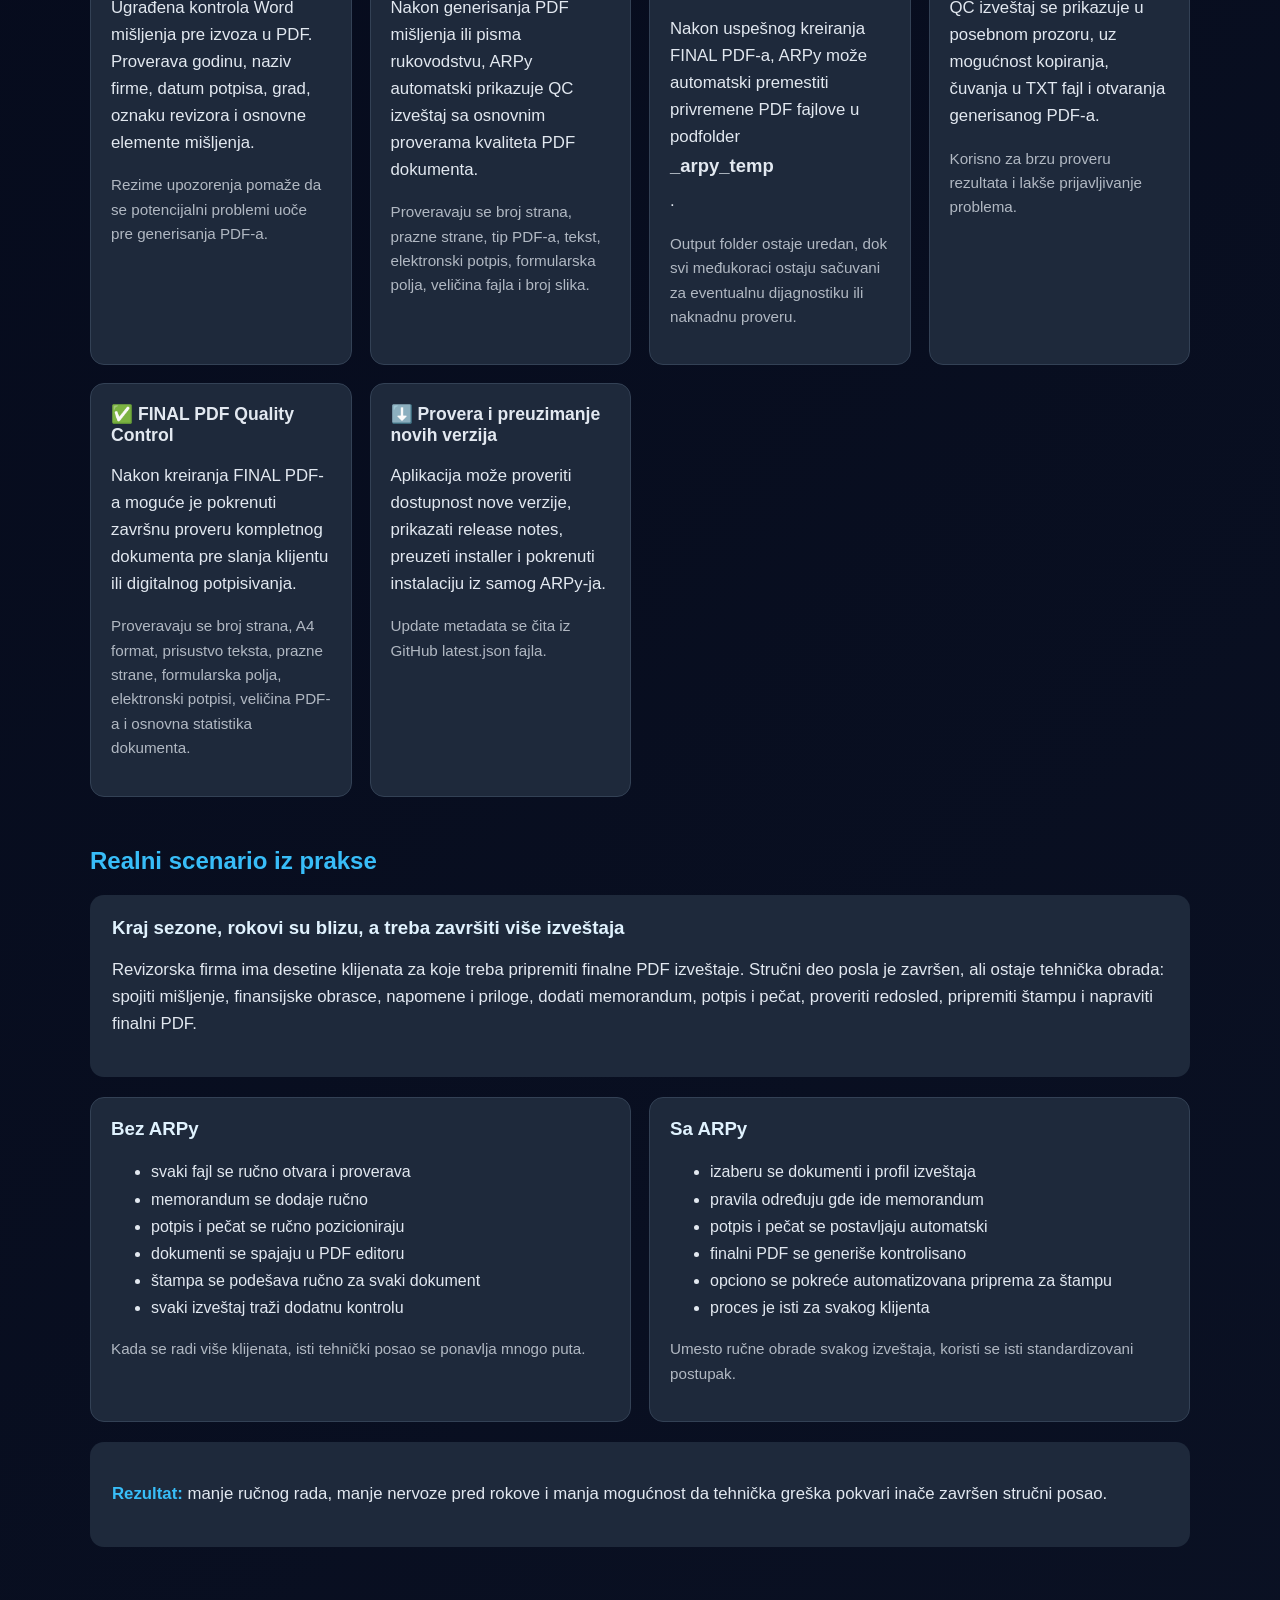
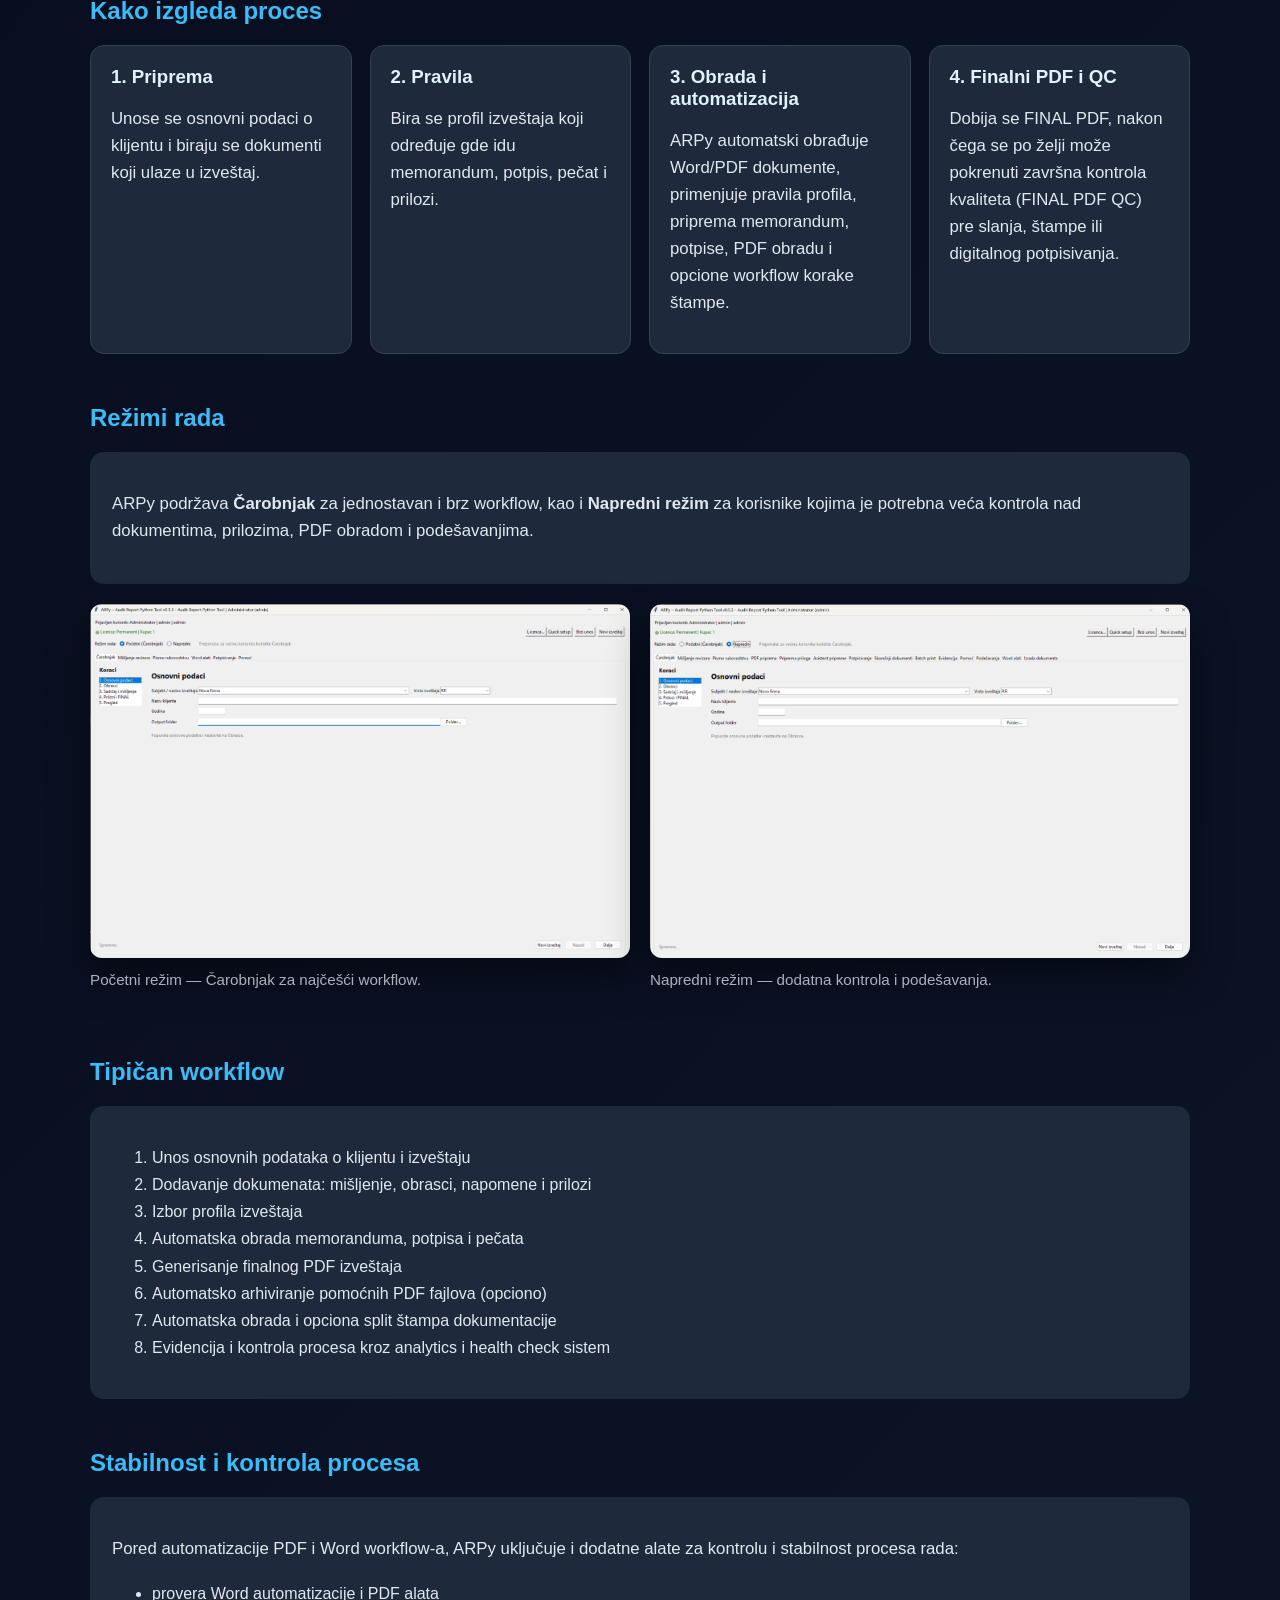
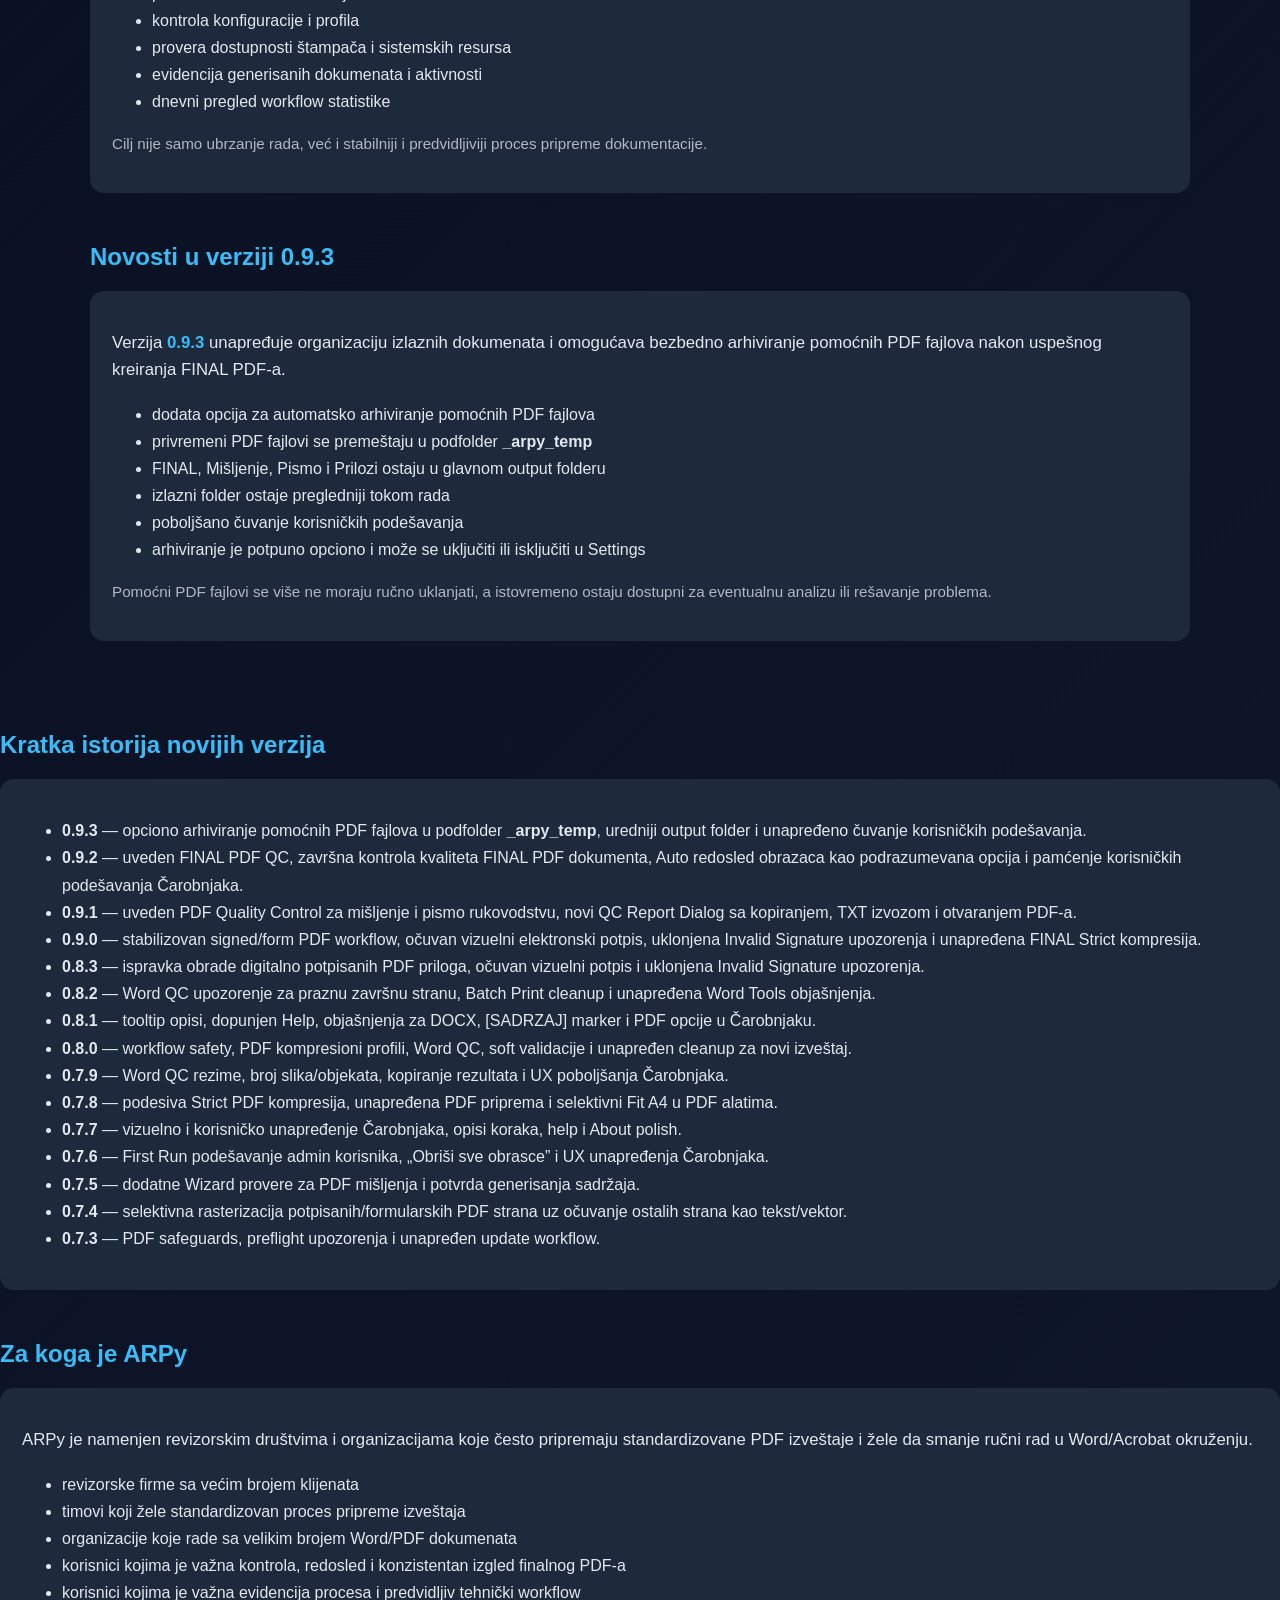
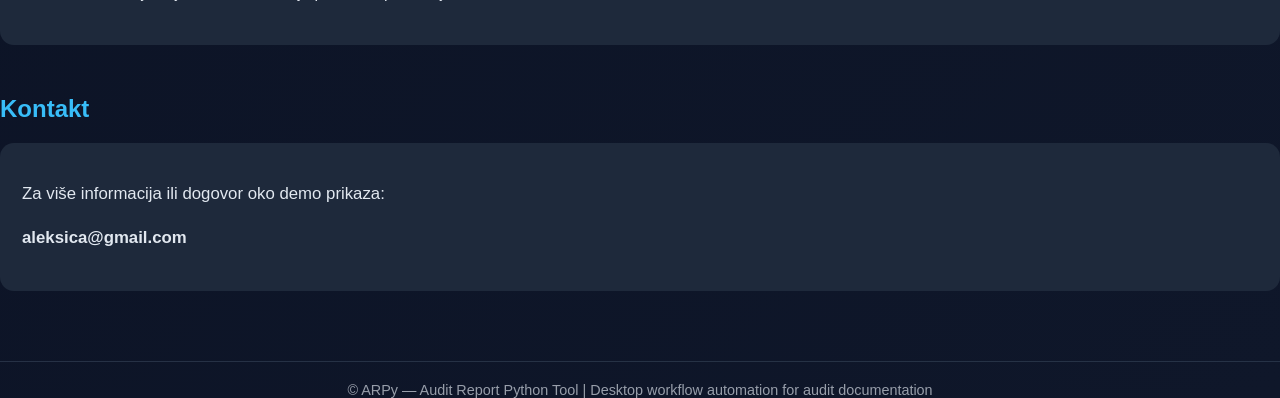
==== commit 57aac27a: "Update index.html to v.0.9.4" ====
--- a/index.html
+++ b/index.html
@@ -184,7 +184,7 @@
       <a href="#kontakt" class="cta">Zatraži demo</a>
 
       <div class="badge-row">
-       <span class="badge">Aktuelna verzija: 0.9.2</span>
+       <span class="badge">Aktuelna verzija: 0.9.3</span>
         <span class="badge">Selective PDF rasterization</span>
         <span class="badge">Wizard safety checks</span>
         <span class="badge">First Run setup</span>
@@ -201,6 +201,7 @@
         <span class="badge">QC Report Dialog</span>
         <span class="badge">FINAL PDF QC</span>
         <span class="badge">Persistent Wizard Settings</span>
+        <span class="badge">Temporary PDF Archive</span>
         <span class="badge">Auto update workflow</span>
       </div>
     </div>
@@ -450,6 +451,19 @@
   </p>
 </div>
 
+<div class="feature">
+  <strong>🗄️ Arhiviranje pomoćnih PDF fajlova</strong>
+  <p>
+    Nakon uspešnog kreiranja FINAL PDF-a, ARPy može automatski premestiti
+    privremene PDF fajlove u podfolder <strong>_arpy_temp</strong>.
+  </p>
+
+  <p class="note">
+    Output folder ostaje uredan, dok svi međukoraci ostaju sačuvani
+    za eventualnu dijagnostiku ili naknadnu proveru.
+  </p>
+</div>
+    
 <div class="feature">
   <strong>📋 QC Report Dialog</strong>
   <p>
@@ -605,6 +619,7 @@
       <li>Izbor profila izveštaja</li>
       <li>Automatska obrada memoranduma, potpisa i pečata</li>
       <li>Generisanje finalnog PDF izveštaja</li>
+      <li>Automatsko arhiviranje pomoćnih PDF fajlova (opciono)</li>
       <li>Automatska obrada i opciona split štampa dokumentacije</li>
       <li>Evidencija i kontrola procesa kroz analytics i health check sistem</li>
     </ol>
@@ -631,53 +646,47 @@
     </p>
   </div>
 
-  <h2>Novosti u verziji 0.9.2</h2>
+  <h2>Novosti u verziji 0.9.3</h2>
 
 <div class="box">
 
 <p>
-Verzija <span class="highlight">0.9.2</span> uvodi završni nivo kontrole kvaliteta
-za kompletan FINAL PDF revizorskog izveštaja.
+Verzija <span class="highlight">0.9.3</span> unapređuje organizaciju izlaznih
+dokumenata i omogućava bezbedno arhiviranje pomoćnih PDF fajlova nakon
+uspešnog kreiranja FINAL PDF-a.
 </p>
 
 <ul>
 
-<li>dodat FINAL PDF QC u Koraku 4 Čarobnjaka</li>
-
-<li>nova završna provera FINAL PDF dokumenta</li>
-
-<li>provera broja strana</li>
-
-<li>provera A4 formata</li>
-
-<li>provera prisustva teksta</li>
-
-<li>detekcija praznih strana</li>
-
-<li>detekcija formularskih polja</li>
-
-<li>detekcija aktivnih elektronskih potpisa</li>
-
-<li>provera veličine PDF dokumenta</li>
-
-<li>QC Report Dialog sada se koristi za Mišljenje, Pismo rukovodstvu i FINAL PDF</li>
-
-<li>Auto redosled obrazaca je podrazumevano uključen i pamti se između pokretanja programa</li>
+<li>dodata opcija za automatsko arhiviranje pomoćnih PDF fajlova</li>
+
+<li>privremeni PDF fajlovi se premeštaju u podfolder <strong>_arpy_temp</strong></li>
+
+<li>FINAL, Mišljenje, Pismo i Prilozi ostaju u glavnom output folderu</li>
+
+<li>izlazni folder ostaje pregledniji tokom rada</li>
+
+<li>poboljšano čuvanje korisničkih podešavanja</li>
+
+<li>arhiviranje je potpuno opciono i može se uključiti ili isključiti u Settings</li>
 
 </ul>
 
 <p class="note">
 
-ARPy sada pruža kontrolu kvaliteta tokom gotovo celog procesa izrade
-revizorske dokumentacije — od Word dokumenta do završnog FINAL PDF-a.
+Pomoćni PDF fajlovi se više ne moraju ručno uklanjati, a istovremeno ostaju
+dostupni za eventualnu analizu ili rešavanje problema.
 
 </p>
+
+</div>
 
 </div>
   <h2>Kratka istorija novijih verzija</h2>
 
   <div class="box">
     <ul>
+      <li><strong>0.9.3</strong> — opciono arhiviranje pomoćnih PDF fajlova u podfolder <strong>_arpy_temp</strong>, uredniji output folder i unapređeno čuvanje korisničkih podešavanja.</li>
       <li><strong>0.9.2</strong> — uveden FINAL PDF QC, završna kontrola kvaliteta FINAL PDF dokumenta, Auto redosled obrazaca kao podrazumevana opcija i pamćenje korisničkih podešavanja Čarobnjaka.</li>
       <li><strong>0.9.1</strong> — uveden PDF Quality Control za mišljenje i pismo rukovodstvu, novi QC Report Dialog sa kopiranjem, TXT izvozom i otvaranjem PDF-a.</li>
       <li><strong>0.9.0</strong> — stabilizovan signed/form PDF workflow, očuvan vizuelni elektronski potpis, uklonjena Invalid Signature upozorenja i unapređena FINAL Strict kompresija.</li>
